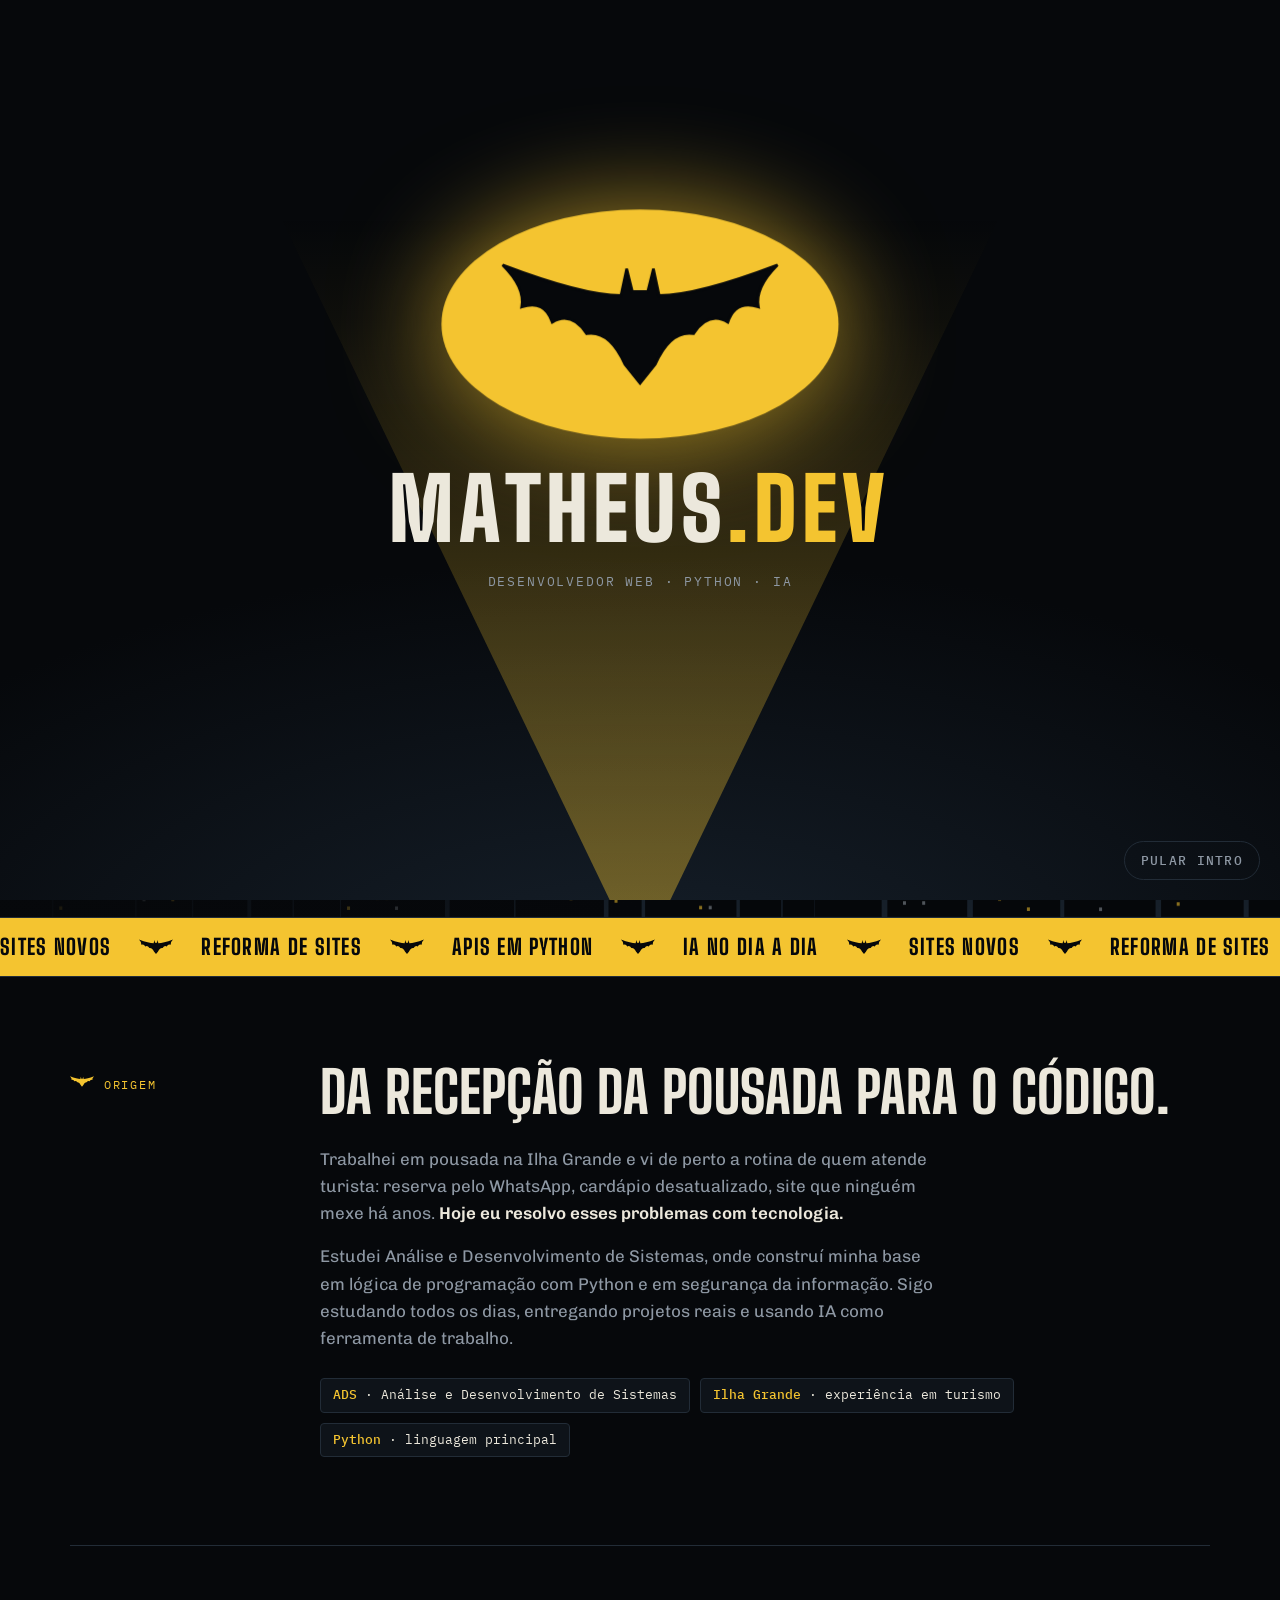
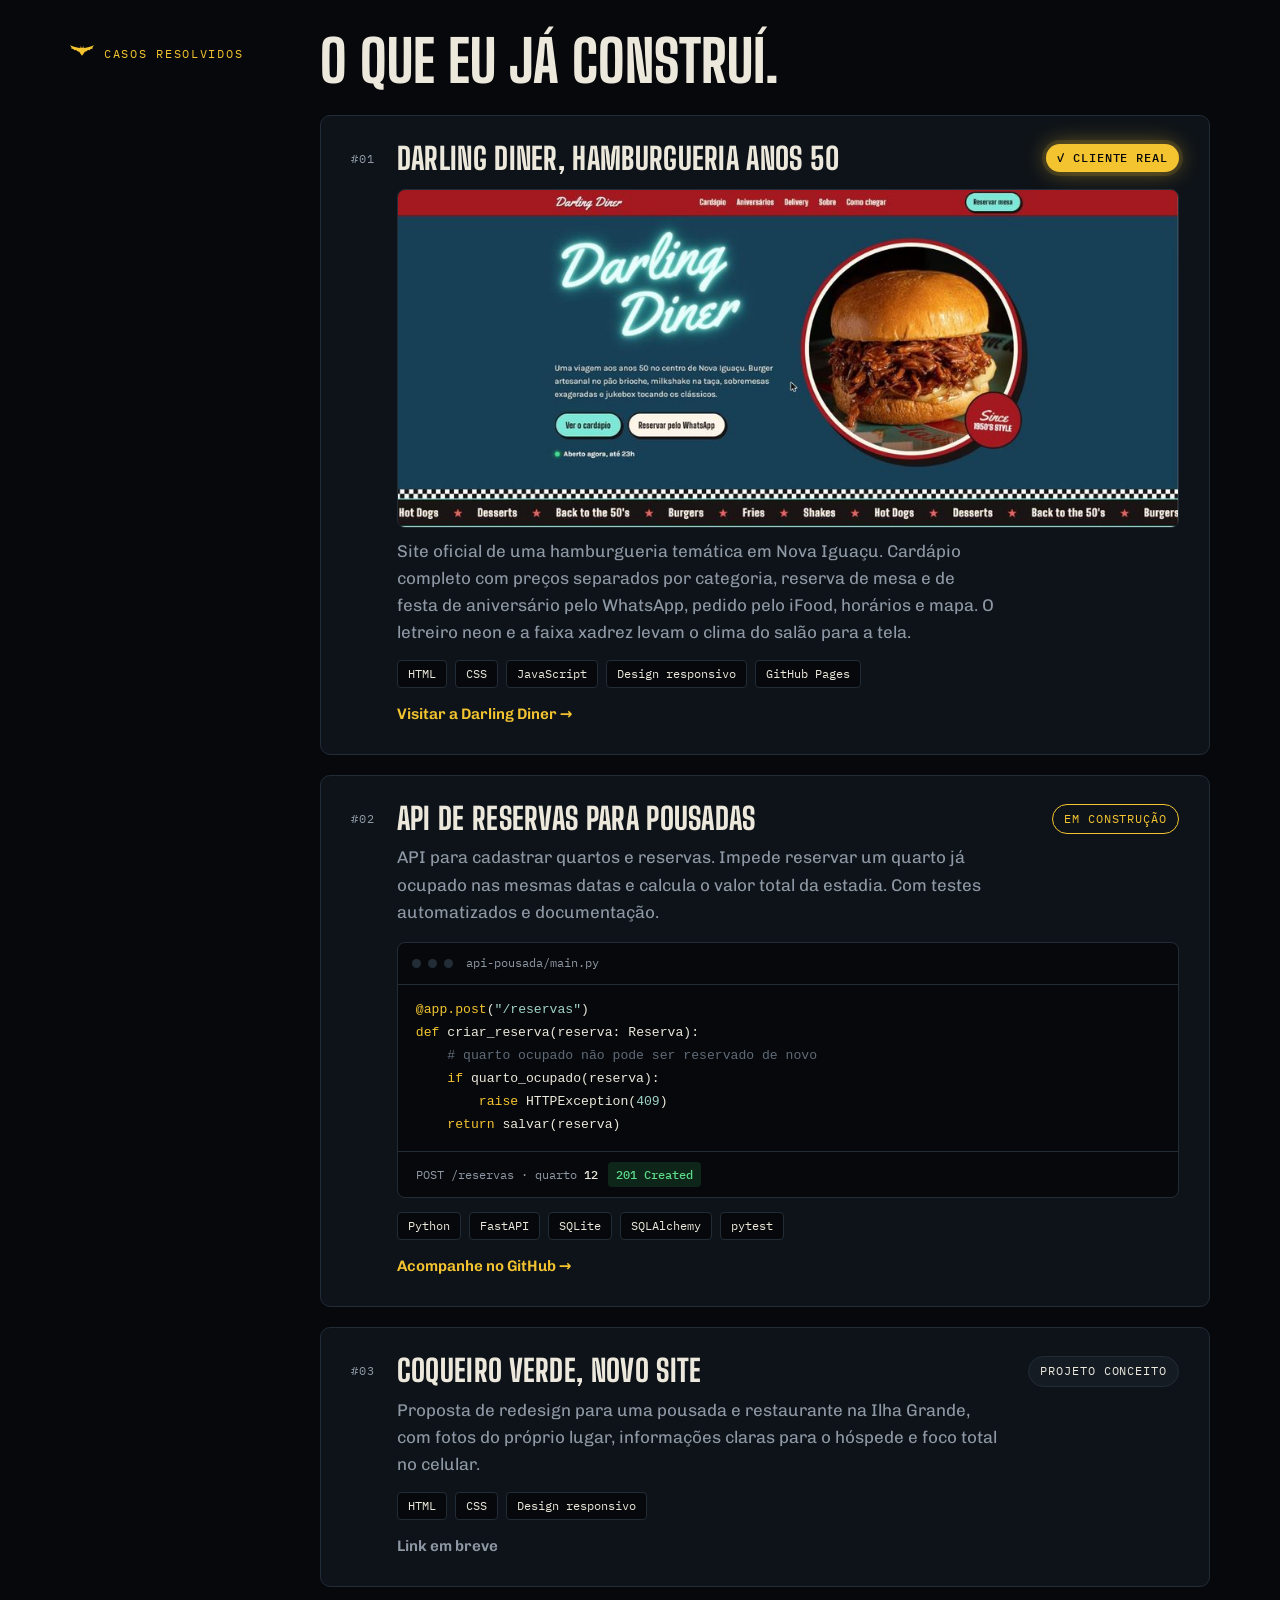
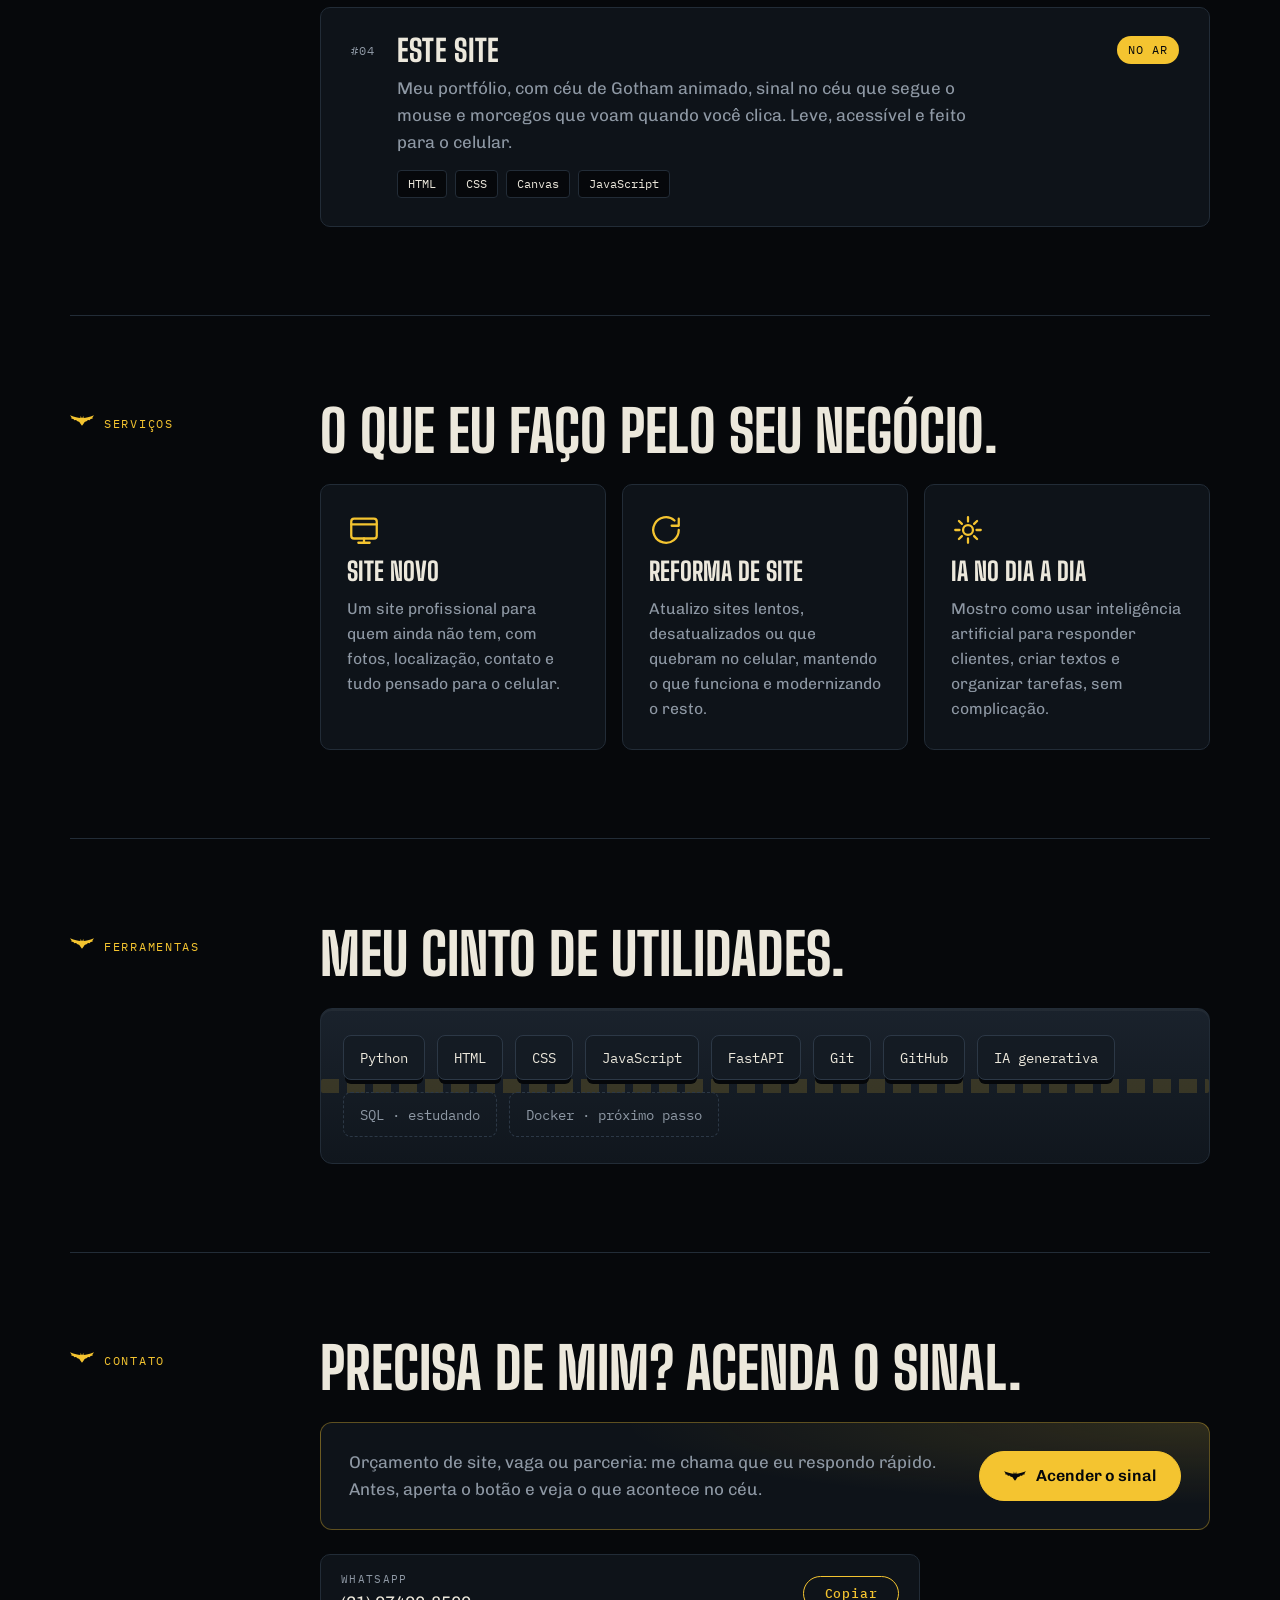
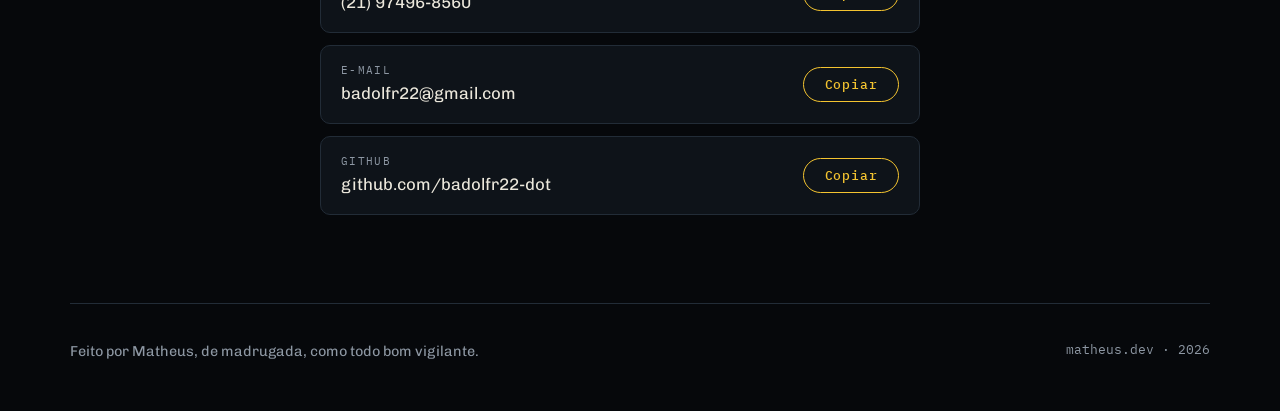
==== index.html @ 0fee5aeb "Novo caso no portfólio: Darling Diner (cliente real)" ====
<!doctype html>
<html lang="pt-BR">
<head>
<meta charset="utf-8">
<meta name="viewport" content="width=device-width,initial-scale=1,viewport-fit=cover">
<meta name="description" content="Matheus, desenvolvedor web: sites que trazem cliente, não só visita. Python, FastAPI e IA.">
<meta property="og:title" content="Matheus Dev">
<meta property="og:description" content="Gotham tem o Batman. Seu negócio tem o Matheus.">
<style>:root{padding-top:env(safe-area-inset-top,0px);padding-bottom:env(safe-area-inset-bottom,0px)}body{margin:0}img{max-width:100%}[hidden]{display:none!important}</style>
</head>
<body>
<title>Matheus Dev</title>
<meta name="claude:viewport-fit-sides" content="cover">
<link rel="preconnect" href="https://fonts.googleapis.com">
<link rel="preconnect" href="https://fonts.gstatic.com" crossorigin>
<link rel="stylesheet" href="https://fonts.googleapis.com/css2?family=Big+Shoulders+Display:wght@600;800;900&family=Chivo:wght@400;500;600&family=IBM+Plex+Mono:wght@400;500&display=swap">
<style>
/* Layout: noite de Gotham. Hero com céu vivo (skyline + sinal no céu) e dossiê com foto; seções com rótulo à esquerda; um único tema escuro, de propósito */
:root{
  --night:#06080B; --steel:#0E1319; --plate:#141B23; --line:#222C37;
  --ink:#ECE8DC; --muted:#8E98A4; --signal:#F4C430; --signal-deep:#B8891A; --signal-soft:rgba(244,196,48,.12);
  --display:"Big Shoulders Display","Oswald","Arial Narrow",Impact,sans-serif;
  --body:"Chivo","Segoe UI",system-ui,-apple-system,sans-serif;
  --mono:"IBM Plex Mono",ui-monospace,Menlo,Consolas,monospace;
  color-scheme:dark;
}
*{box-sizing:border-box}
html{scroll-behavior:smooth;background:var(--night)}
body{background:var(--night);color:var(--ink);font-family:var(--body);font-size:1.0625rem;line-height:1.6;overflow-x:hidden}
body::before{content:"";position:fixed;inset:0 0 auto;height:env(safe-area-inset-top,0px);z-index:60;background:var(--night)}
.gut{padding-left:max(16px,env(safe-area-inset-left,0px));padding-right:max(16px,env(safe-area-inset-right,0px))}
.wrap{max-width:1140px;margin:0 auto}
a{color:var(--signal)}
a:focus-visible,button:focus-visible{outline:2px solid var(--signal);outline-offset:3px;border-radius:6px}
h1,h2,h3{font-family:var(--display);line-height:.95;text-wrap:balance;margin:0;text-transform:uppercase}
p{margin:0}
::selection{background:var(--signal);color:var(--night)}

/* ---------- intro ---------- */
#intro{position:fixed;inset:0;z-index:100;background:radial-gradient(120% 80% at 50% 110%,#16202B 0%,var(--night) 60%);display:grid;place-items:center;overflow:hidden;cursor:pointer}
.no-intro #intro{display:none}
#intro .beam{position:absolute;left:50%;bottom:-2vh;width:min(70vw,720px);height:78vh;transform:translateX(-50%);clip-path:polygon(47% 100%,53% 100%,100% 0,0 0);background:linear-gradient(to top,rgba(244,196,48,.42),rgba(244,196,48,.04) 85%,transparent);opacity:0;animation:beamOn .9s .25s ease-out forwards}
#intro .stage{position:relative;display:grid;justify-items:center;gap:18px;transform:translateY(-6vh)}
#intro .sig{width:min(64vw,420px);height:auto;overflow:visible}
#intro .ring{fill:var(--signal);opacity:0;animation:flicker 1s 1.05s steps(1,end) forwards;filter:drop-shadow(0 0 28px rgba(244,196,48,.7))}
#intro .bat{fill:transparent;stroke:var(--signal);stroke-width:1.4;stroke-dasharray:900;stroke-dashoffset:900;animation:draw 1.1s .15s cubic-bezier(.6,.1,.3,1) forwards,batFill .3s 1.25s forwards}
.intro-name{font-family:var(--display);font-weight:900;font-size:clamp(2.6rem,9vw,5.4rem);letter-spacing:.06em;line-height:1;display:flex}
.intro-name span{display:inline-block;opacity:0;transform:translateY(.4em);animation:up .5s cubic-bezier(.2,.8,.2,1) forwards;animation-delay:calc(1.8s + var(--i)*45ms)}
.intro-name span.y{color:var(--signal)}
.intro-sub{font-family:var(--mono);font-size:.82rem;letter-spacing:.14em;text-transform:uppercase;color:var(--muted);opacity:0;animation:fade .6s 2.5s forwards;text-align:center;padding-inline:16px}
#skip{position:absolute;right:max(20px,env(safe-area-inset-right,0px));bottom:calc(20px + env(safe-area-inset-bottom,0px));font:500 .8rem var(--mono);letter-spacing:.1em;text-transform:uppercase;background:transparent;color:var(--muted);border:1px solid var(--line);border-radius:999px;padding:10px 16px;cursor:pointer}
#skip:hover{color:var(--ink);border-color:var(--muted)}
#intro.out{animation:introOut .8s cubic-bezier(.7,0,.3,1) forwards;pointer-events:none}
#intro.out .sig{animation:zoomIn .8s cubic-bezier(.7,0,.3,1) forwards}
@keyframes beamOn{to{opacity:1}}
@keyframes draw{to{stroke-dashoffset:0}}
@keyframes batFill{to{fill:var(--night);stroke:var(--night)}}
@keyframes flicker{0%{opacity:.85}12%{opacity:.1}24%{opacity:.9}36%{opacity:.25}50%{opacity:1}100%{opacity:1}}
@keyframes up{to{opacity:1;transform:none}}
@keyframes fade{to{opacity:1}}
@keyframes introOut{to{opacity:0;visibility:hidden}}
@keyframes zoomIn{to{transform:scale(9);opacity:0}}

/* ---------- efeitos globais ---------- */
#fx{position:fixed;inset:0;width:100%;height:100%;pointer-events:none;z-index:40}
#torch{position:fixed;inset:0;pointer-events:none;z-index:1;background:radial-gradient(520px circle at var(--tx,50%) var(--ty,-20%),rgba(244,196,48,.07),transparent 60%);display:none}
@media (pointer:fine){#torch{display:block}}

/* ---------- topo ---------- */
.top{position:sticky;top:env(safe-area-inset-top,0px);z-index:50;background:rgba(6,8,11,.78);backdrop-filter:blur(10px);-webkit-backdrop-filter:blur(10px);border-bottom:1px solid var(--line)}
.top .wrap{display:flex;justify-content:space-between;align-items:center;gap:16px;padding-block:12px}
.brand{display:flex;align-items:center;gap:10px;color:var(--ink);text-decoration:none;font-family:var(--mono);font-weight:500;font-size:.95rem}
.brand img{width:36px;height:36px;border-radius:50%;object-fit:cover;border:2px solid var(--signal);filter:grayscale(.3) contrast(1.05)}
.brand b{color:var(--signal);font-weight:500}
.nav{display:flex;gap:22px;align-items:center}
.nav a{color:var(--muted);text-decoration:none;font-size:.92rem;position:relative}
.nav a:not(.pill)::after{content:"";position:absolute;left:0;right:0;bottom:-4px;height:2px;background:var(--signal);transform:scaleX(0);transform-origin:left;transition:transform .25s}
.nav a:not(.pill):hover{color:var(--ink)}
.nav a:not(.pill):hover::after{transform:scaleX(1)}
.pill{display:inline-flex;align-items:center;gap:8px;min-height:38px;padding:0 16px;border-radius:999px;background:var(--signal);color:var(--night)!important;font-weight:600;font-size:.9rem;text-decoration:none}
.pill svg{width:20px;height:auto}
@media (max-width:720px){.nav a:not(.pill){display:none}}

/* ---------- hero ---------- */
.hero{position:relative;overflow:hidden;border-bottom:1px solid var(--line)}
#sky{position:absolute;inset:0;width:100%;height:100%;display:block}
.hero::after{content:"";position:absolute;inset:0;background:linear-gradient(90deg,rgba(6,8,11,.88) 0%,rgba(6,8,11,.5) 36%,rgba(6,8,11,0) 50%);pointer-events:none}
.hero .wrap{position:relative;z-index:2;display:grid;grid-template-columns:1.2fr .8fr;gap:48px;align-items:center;padding-block:84px 120px}
.hero .wrap > *{min-width:0}
.eyebrow{font-family:var(--mono);font-size:.78rem;letter-spacing:.14em;text-transform:uppercase;color:var(--muted);display:flex;align-items:center;gap:12px;margin-bottom:22px}
.eyebrow::before{content:"";width:30px;height:2px;background:var(--signal)}
.hero h1{font-size:clamp(2.8rem,6.6vw,5.4rem);font-weight:900;letter-spacing:.005em}
.hero .sub{margin-top:18px;font-family:var(--display);font-weight:600;font-size:clamp(1.5rem,2.8vw,2.1rem);line-height:1.1;text-transform:uppercase;letter-spacing:.02em;color:var(--ink);padding-left:14px;border-left:3px solid var(--signal)}
.hero h1 .hl{color:var(--signal);display:inline-block;text-shadow:0 0 38px rgba(244,196,48,.35)}
.role{margin-top:22px;font-family:var(--mono);font-size:1rem;color:var(--ink);min-height:1.6em}
.role .c{color:var(--signal)}
.role .caret{display:inline-block;width:.55em;height:1.05em;background:var(--signal);vertical-align:-.15em;margin-left:2px;animation:blink 1s steps(1) infinite}
@keyframes blink{50%{opacity:0}}
.lead{margin-top:16px;max-width:34em;color:var(--muted);font-size:1.12rem}
.ctas{display:flex;gap:12px;margin-top:32px;flex-wrap:wrap}
.btn{position:relative;display:inline-flex;align-items:center;gap:10px;min-height:50px;padding:0 24px;border-radius:999px;font-weight:600;text-decoration:none;font-size:1rem;border:1.5px solid var(--ink);color:var(--ink);background:transparent;cursor:pointer;font-family:var(--body);overflow:hidden;transition:transform .2s,box-shadow .2s,border-color .2s}
.btn.primary{background:var(--signal);border-color:var(--signal);color:var(--night)}
.btn.primary:hover{box-shadow:0 0 0 6px var(--signal-soft),0 10px 30px -8px rgba(244,196,48,.6)}
.btn:hover{transform:translateY(-2px)}
.btn:not(.primary):hover{border-color:var(--signal);color:var(--signal)}
.btn svg{width:22px;height:auto}

/* dossiê */
.dossier{position:relative;justify-self:end;width:min(100%,380px)}
.dossier figure{margin:0;position:relative;border-radius:6px;overflow:hidden;aspect-ratio:4/5;max-width:100%;background:var(--steel);box-shadow:0 40px 80px -30px #000}
.dossier img{width:100%;height:100%;object-fit:cover;display:block;filter:grayscale(.9) contrast(1.15) brightness(.9);transition:filter .6s,transform .8s}
.dossier:hover img{filter:grayscale(0) contrast(1.05) brightness(1);transform:scale(1.03)}
.dossier figure::after{content:"";position:absolute;inset:0;background:repeating-linear-gradient(0deg,rgba(0,0,0,.18) 0 1px,transparent 1px 3px);mix-blend-mode:multiply;pointer-events:none}
.dossier .scan{position:absolute;left:0;right:0;height:22%;top:-22%;background:linear-gradient(to bottom,transparent,rgba(244,196,48,.22),transparent);animation:scan 4.5s 1s ease-in-out infinite;pointer-events:none;z-index:2}
@keyframes scan{0%{top:-22%}60%,100%{top:100%}}
.corner{position:absolute;width:26px;height:26px;border:2px solid var(--signal);z-index:3}
.corner.tl{top:-8px;left:-8px;border-right:0;border-bottom:0}
.corner.tr{top:-8px;right:-8px;border-left:0;border-bottom:0}
.corner.bl{bottom:-8px;left:-8px;border-right:0;border-top:0}
.corner.br{bottom:-8px;right:-8px;border-left:0;border-top:0}
.tagline{position:absolute;left:14px;right:14px;bottom:14px;z-index:3;display:flex;justify-content:space-between;gap:10px;font-family:var(--mono);font-size:.72rem;letter-spacing:.08em;text-transform:uppercase;color:var(--ink);background:rgba(6,8,11,.72);backdrop-filter:blur(6px);padding:9px 12px;border-radius:4px;border-left:2px solid var(--signal)}
.tagline b{color:var(--signal);font-weight:500}
.dot{width:8px;height:8px;border-radius:50%;background:#3BD16F;box-shadow:0 0 0 4px rgba(59,209,111,.18);display:inline-block;margin-right:6px;animation:pulse 2s infinite}
@keyframes pulse{50%{box-shadow:0 0 0 7px rgba(59,209,111,0)}}

/* faixa */
.strip{border-bottom:1px solid var(--line);background:var(--signal);color:var(--night);overflow:hidden;white-space:nowrap}
.strip-track{display:inline-flex;gap:28px;padding-block:12px;animation:marq 32s linear infinite;font-family:var(--display);font-weight:800;font-size:1.35rem;letter-spacing:.06em;text-transform:uppercase}
.strip-track span{display:inline-flex;align-items:center;gap:28px}
.strip-track svg{width:34px;height:auto;fill:var(--night)}
@keyframes marq{to{transform:translateX(-50%)}}

/* ---------- seções ---------- */
section.block{position:relative;z-index:2}
section.block .wrap{display:grid;grid-template-columns:210px 1fr;gap:40px;padding-block:88px;border-bottom:1px solid var(--line)}
section.block .wrap > *{min-width:0}
.label{font-family:var(--mono);font-size:.76rem;letter-spacing:.14em;text-transform:uppercase;color:var(--signal);padding-top:10px;display:flex;align-items:flex-start;gap:10px}
.label svg{width:24px;height:auto;fill:var(--signal);flex:none;margin-top:1px}
.block h2{font-size:clamp(2.3rem,5vw,3.6rem);font-weight:800;margin-bottom:26px}
.prose{max-width:62ch;display:grid;gap:16px}
.prose p{color:var(--muted)}
.prose strong{color:var(--ink);font-weight:600}
.facts{display:flex;flex-wrap:wrap;gap:10px;margin-top:26px}
.facts span{font-family:var(--mono);font-size:.8rem;padding:6px 12px;border:1px solid var(--line);border-radius:4px;color:var(--ink);background:var(--steel)}
.facts span b{color:var(--signal);font-weight:500}

/* casos */
.projects{display:grid;gap:20px}
.proj{position:relative;display:grid;grid-template-columns:auto 1fr auto;gap:10px 22px;padding:28px 30px;background:var(--steel);border:1px solid var(--line);border-radius:10px;transform-style:preserve-3d;transition:border-color .3s,transform .25s ease-out;overflow:hidden;--mx:50%;--my:50%}
.proj::before{content:"";position:absolute;inset:0;background:radial-gradient(380px circle at var(--mx) var(--my),rgba(244,196,48,.1),transparent 60%);opacity:0;transition:opacity .3s;pointer-events:none}
.proj:hover{border-color:rgba(244,196,48,.45)}
.proj:hover::before{opacity:1}
.proj > *{min-width:0;position:relative}
.case{font-family:var(--mono);font-size:.74rem;color:var(--muted);letter-spacing:.08em;padding-top:6px}
.proj h3{font-size:1.9rem;font-weight:800;letter-spacing:.01em}
.proj p{color:var(--muted);grid-column:2/-1;max-width:60ch}
.status{font-family:var(--mono);font-size:.72rem;letter-spacing:.08em;text-transform:uppercase;padding:5px 11px;border-radius:999px;align-self:start;white-space:nowrap}
.status.live{background:var(--signal);color:var(--night)}
.status.wip{color:var(--signal);border:1px solid var(--signal)}
.status.concept{color:var(--ink);border:1px solid var(--line);background:var(--plate)}
.status.client{background:var(--signal);color:var(--night);box-shadow:0 0 0 4px var(--signal-soft),0 0 22px rgba(244,196,48,.45);font-weight:500}
.shot{grid-column:2/-1;position:relative;display:block;margin-top:6px;border-radius:8px;overflow:hidden;border:1px solid var(--line);aspect-ratio:960/416;max-width:100%;background:var(--night)}
.shot img{width:100%;height:100%;object-fit:cover;display:block;transition:transform .6s cubic-bezier(.2,.8,.2,1),filter .4s}
.shot:hover img{transform:scale(1.04);filter:brightness(.75)}
.shot-cta{position:absolute;right:12px;bottom:12px;font:500 .78rem var(--mono);letter-spacing:.06em;text-transform:uppercase;background:var(--signal);color:var(--night);padding:7px 12px;border-radius:999px;opacity:0;transform:translateY(6px);transition:opacity .3s,transform .3s}
.shot:hover .shot-cta,.shot:focus-visible .shot-cta{opacity:1;transform:none}
@media (hover:none){.shot-cta{opacity:1;transform:none}}
.tags{grid-column:2/-1;display:flex;flex-wrap:wrap;gap:8px;margin-top:4px}
.tags span{font-family:var(--mono);font-size:.76rem;color:var(--ink);border:1px solid var(--line);padding:3px 10px;border-radius:4px;background:var(--night)}
.proj .more{grid-column:2/-1;font-weight:600;font-size:.95rem;margin-top:4px;text-decoration:none;display:inline-flex;gap:8px;align-items:center;width:max-content;max-width:100%}
.proj a.more:hover{text-decoration:underline}

/* código */
.code{margin-top:6px;grid-column:2/-1;background:var(--night);border:1px solid var(--line);border-radius:8px;font-family:var(--mono);font-size:.82rem;line-height:1.75;overflow:hidden}
.code-bar{display:flex;align-items:center;gap:7px;padding:10px 14px;border-bottom:1px solid var(--line);color:var(--muted);font-size:.74rem}
.code-bar i{width:9px;height:9px;border-radius:50%;background:var(--line);display:block}
.code-bar span{margin-left:6px}
.code pre{margin:0;padding:14px 18px;overflow-x:auto;color:var(--ink)}
.k{color:var(--signal)} .s{color:#9FD3C7} .cm{color:#5F6B78}
.term{display:flex;gap:10px;align-items:center;flex-wrap:wrap;padding:10px 18px;border-top:1px solid var(--line);font-size:.78rem;color:var(--muted)}
.term .res{padding:2px 8px;border-radius:4px;font-weight:500;transition:background .3s,color .3s}
.term .res.ok{background:rgba(59,209,111,.15);color:#5EDB8A}
.term .res.no{background:rgba(240,90,70,.15);color:#FF8A73}

/* serviços */
.services{display:grid;grid-template-columns:repeat(3,1fr);gap:16px}
.svc{position:relative;padding:28px 26px;background:var(--steel);border:1px solid var(--line);border-radius:10px;display:grid;gap:12px;align-content:start;overflow:hidden;transition:transform .3s,border-color .3s}
.svc::after{content:"";position:absolute;left:0;bottom:0;height:3px;width:100%;background:var(--signal);transform:scaleX(0);transform-origin:left;transition:transform .4s cubic-bezier(.2,.8,.2,1)}
.svc:hover{transform:translateY(-4px);border-color:rgba(244,196,48,.35)}
.svc:hover::after{transform:scaleX(1)}
.svc h3{font-size:1.6rem;font-weight:800}
.svc p{color:var(--muted);font-size:.98rem}
.svc .ico{width:34px;height:34px;color:var(--signal)}

/* cinto */
.belt{position:relative;padding:26px 22px;border-radius:12px;background:linear-gradient(180deg,#1A222C,#10161D);border:1px solid var(--line);box-shadow:inset 0 2px 0 rgba(255,255,255,.04)}
.belt::before{content:"";position:absolute;left:0;right:0;top:50%;height:14px;transform:translateY(-50%);background:repeating-linear-gradient(90deg,rgba(244,196,48,.16) 0 18px,transparent 18px 26px);pointer-events:none;border-radius:2px}
.tools{position:relative;display:flex;flex-wrap:wrap;gap:12px}
.tools span{font-family:var(--mono);font-size:.9rem;padding:10px 16px;border-radius:8px;background:var(--plate);border:1px solid #2C3846;box-shadow:0 6px 0 -2px #05070A;transition:transform .2s,background .2s,color .2s;cursor:default}
.tools span:hover{transform:translateY(-3px);background:var(--signal);color:var(--night)}
.tools span.next{color:var(--muted);border-style:dashed;background:transparent;box-shadow:none}
.tools span.next:hover{background:transparent;color:var(--ink)}

/* contato */
.signal-box{display:grid;grid-template-columns:1fr auto;gap:24px;align-items:center;padding:26px 28px;margin-bottom:24px;border-radius:12px;border:1px solid rgba(244,196,48,.35);background:radial-gradient(120% 140% at 100% 0%,rgba(244,196,48,.14),transparent 55%),var(--steel)}
.signal-box > *{min-width:0}
.signal-box p{color:var(--muted)}
.contact-list{display:grid;gap:12px;max-width:600px}
.crow{display:flex;align-items:center;justify-content:space-between;gap:16px;padding:16px 20px;background:var(--steel);border:1px solid var(--line);border-radius:10px;flex-wrap:wrap;transition:border-color .25s}
.crow:hover{border-color:rgba(244,196,48,.4)}
.crow > div{min-width:0}
.crow small{display:block;font-family:var(--mono);font-size:.7rem;letter-spacing:.12em;text-transform:uppercase;color:var(--muted)}
.crow .val{font-size:1.05rem;color:var(--ink);text-decoration:none;word-break:break-word}
.crow a.val:hover{color:var(--signal)}
.copy{font:500 .8rem var(--mono);letter-spacing:.06em;background:transparent;color:var(--signal);border:1px solid var(--signal);border-radius:999px;padding:8px 14px;cursor:pointer;min-width:96px;transition:background .2s,color .2s}
.copy:hover{background:var(--signal);color:var(--night)}

footer .wrap{display:flex;justify-content:space-between;gap:16px;flex-wrap:wrap;padding-block:36px 48px;color:var(--muted);font-size:.9rem}
footer .wrap span{font-family:var(--mono);font-size:.8rem}

#toast{position:fixed;left:50%;bottom:calc(24px + env(safe-area-inset-bottom,0px));transform:translate(-50%,20px);opacity:0;z-index:70;background:var(--signal);color:var(--night);font-weight:600;padding:12px 20px;border-radius:999px;box-shadow:0 14px 40px -10px rgba(244,196,48,.6);transition:opacity .3s,transform .3s;pointer-events:none;max-width:calc(100vw - 32px);text-align:center}
#toast.show{opacity:1;transform:translate(-50%,0)}

/* revelação ao rolar (só para o que começa fora da tela) */
.rv{transition:opacity .8s cubic-bezier(.2,.8,.2,1),transform .8s cubic-bezier(.2,.8,.2,1);transition-delay:var(--d,0ms)}
.rv.wait{opacity:0;transform:translateY(34px)}

@media (max-width:900px){
  .hero .wrap{grid-template-columns:1fr;padding-block:56px 140px;gap:44px}
  .hero::after{background:linear-gradient(180deg,rgba(6,8,11,.82) 0%,rgba(6,8,11,.55) 55%,rgba(6,8,11,.2) 100%)}
  .dossier{justify-self:start;width:min(100%,340px)}
  section.block .wrap{grid-template-columns:1fr;gap:18px;padding-block:64px}
  .services{grid-template-columns:1fr}
}
@media (max-width:560px){
  .proj{grid-template-columns:1fr;padding:22px}
  .case,.proj p,.tags,.proj .more,.code,.shot{grid-column:1/-1}
  .status{justify-self:start}
  .signal-box{grid-template-columns:1fr}
  .brand span{display:none}
}
@media (prefers-reduced-motion:reduce){
  *,*::before,*::after{animation-duration:.01ms!important;animation-iteration-count:1!important;transition-duration:.01ms!important}
  html{scroll-behavior:auto}
  .strip-track{animation:none}
}
</style>

<div id="intro" aria-hidden="true">
  <div class="beam"></div>
  <div class="stage">
    <svg class="sig" viewBox="0 0 220 130"><ellipse class="ring" cx="110" cy="65" rx="104" ry="60"/><path class="bat" transform="translate(10 12)" d="M100 36 L104 36 L107 24 L110 38 Q130 38 172 22 Q160 34 162 44 Q150 40 146 52 Q136 46 128 58 Q116 56 108 74 L100 84 L92 74 Q84 56 72 58 Q64 46 54 52 Q50 40 38 44 Q40 34 28 22 Q70 38 90 38 L93 24 L96 36 Z"/></svg>
    <p class="intro-name"></p>
    <p class="intro-sub">Desenvolvedor web · Python · IA</p>
  </div>
  <button id="skip" type="button">Pular intro</button>
</div>
<script>
(function(){
  var skip = false;
  try { skip = matchMedia('(prefers-reduced-motion: reduce)').matches || sessionStorage.getItem('intro-visto') === '1'; } catch(e){}
  if (skip) document.documentElement.classList.add('no-intro');
  var name = document.querySelector('.intro-name'), txt = 'MATHEUS.DEV';
  for (var i = 0; i < txt.length; i++){ var s = document.createElement('span'); s.textContent = txt[i]; s.style.setProperty('--i', i); if (i >= 7) s.className = 'y'; name.appendChild(s); }
})();
</script>

<canvas id="fx" aria-hidden="true"></canvas>
<div id="torch" aria-hidden="true"></div>

<header class="top gut">
  <div class="wrap">
    <a class="brand" href="#inicio"><img src="[data-uri]" alt="Foto de perfil do Matheus"><span>matheus<b>.dev</b></span></a>
    <nav class="nav" aria-label="Seções">
      <a href="#sobre">Sobre</a>
      <a href="#projetos">Projetos</a>
      <a href="#servicos">Serviços</a>
      <a class="pill" href="#contato"><svg viewBox="28 20 144 66" aria-hidden="true"><path d="M100 36 L104 36 L107 24 L110 38 Q130 38 172 22 Q160 34 162 44 Q150 40 146 52 Q136 46 128 58 Q116 56 108 74 L100 84 L92 74 Q84 56 72 58 Q64 46 54 52 Q50 40 38 44 Q40 34 28 22 Q70 38 90 38 L93 24 L96 36 Z" fill="currentColor"/></svg>Contato</a>
    </nav>
  </div>
</header>

<main id="inicio">
  <div class="hero gut">
    <canvas id="sky" aria-hidden="true"></canvas>
    <div class="wrap">
      <div>
        <p class="eyebrow">Desenvolvedor web · Python · IA</p>
        <h1>Gotham tem o Batman. Seu negócio tem o <span class="hl">Matheus.</span></h1>
        <p class="sub">Sites que trazem cliente, não só visita.</p>
        <p class="role" aria-live="off"><span class="c">&gt;</span> <span id="role">sites para pousadas e restaurantes</span><span class="caret" aria-hidden="true"></span></p>
        <p class="lead">Sou o Matheus. Crio sites rápidos e marcantes para pousadas, restaurantes e comércios locais, e uso inteligência artificial para tirar do seu caminho o trabalho que toma seu tempo.</p>
        <div class="ctas">
          <a class="btn primary" href="#contato"><svg viewBox="28 20 144 66" aria-hidden="true"><path d="M100 36 L104 36 L107 24 L110 38 Q130 38 172 22 Q160 34 162 44 Q150 40 146 52 Q136 46 128 58 Q116 56 108 74 L100 84 L92 74 Q84 56 72 58 Q64 46 54 52 Q50 40 38 44 Q40 34 28 22 Q70 38 90 38 L93 24 L96 36 Z" fill="currentColor"/></svg>Quero um site</a>
          <a class="btn" href="#projetos">Ver projetos</a>
        </div>
      </div>
      <div class="dossier">
        <span class="corner tl"></span><span class="corner tr"></span><span class="corner bl"></span><span class="corner br"></span>
        <figure>
          <img src="[data-uri]" alt="Matheus sorrindo, de camisa branca da seleção brasileira, em pé na rua">
          <span class="scan" aria-hidden="true"></span>
          <figcaption class="tagline"><span><i class="dot" aria-hidden="true"></i>Disponível</span><b>Rio de Janeiro</b></figcaption>
        </figure>
      </div>
    </div>
  </div>

  <div class="strip" aria-hidden="true">
    <div class="strip-track">
      <span>Sites novos <svg viewBox="28 20 144 66"><path d="M100 36 L104 36 L107 24 L110 38 Q130 38 172 22 Q160 34 162 44 Q150 40 146 52 Q136 46 128 58 Q116 56 108 74 L100 84 L92 74 Q84 56 72 58 Q64 46 54 52 Q50 40 38 44 Q40 34 28 22 Q70 38 90 38 L93 24 L96 36 Z"/></svg> Reforma de sites <svg viewBox="28 20 144 66"><path d="M100 36 L104 36 L107 24 L110 38 Q130 38 172 22 Q160 34 162 44 Q150 40 146 52 Q136 46 128 58 Q116 56 108 74 L100 84 L92 74 Q84 56 72 58 Q64 46 54 52 Q50 40 38 44 Q40 34 28 22 Q70 38 90 38 L93 24 L96 36 Z"/></svg> APIs em Python <svg viewBox="28 20 144 66"><path d="M100 36 L104 36 L107 24 L110 38 Q130 38 172 22 Q160 34 162 44 Q150 40 146 52 Q136 46 128 58 Q116 56 108 74 L100 84 L92 74 Q84 56 72 58 Q64 46 54 52 Q50 40 38 44 Q40 34 28 22 Q70 38 90 38 L93 24 L96 36 Z"/></svg> IA no dia a dia <svg viewBox="28 20 144 66"><path d="M100 36 L104 36 L107 24 L110 38 Q130 38 172 22 Q160 34 162 44 Q150 40 146 52 Q136 46 128 58 Q116 56 108 74 L100 84 L92 74 Q84 56 72 58 Q64 46 54 52 Q50 40 38 44 Q40 34 28 22 Q70 38 90 38 L93 24 L96 36 Z"/></svg></span>
      <span>Sites novos <svg viewBox="28 20 144 66"><path d="M100 36 L104 36 L107 24 L110 38 Q130 38 172 22 Q160 34 162 44 Q150 40 146 52 Q136 46 128 58 Q116 56 108 74 L100 84 L92 74 Q84 56 72 58 Q64 46 54 52 Q50 40 38 44 Q40 34 28 22 Q70 38 90 38 L93 24 L96 36 Z"/></svg> Reforma de sites <svg viewBox="28 20 144 66"><path d="M100 36 L104 36 L107 24 L110 38 Q130 38 172 22 Q160 34 162 44 Q150 40 146 52 Q136 46 128 58 Q116 56 108 74 L100 84 L92 74 Q84 56 72 58 Q64 46 54 52 Q50 40 38 44 Q40 34 28 22 Q70 38 90 38 L93 24 L96 36 Z"/></svg> APIs em Python <svg viewBox="28 20 144 66"><path d="M100 36 L104 36 L107 24 L110 38 Q130 38 172 22 Q160 34 162 44 Q150 40 146 52 Q136 46 128 58 Q116 56 108 74 L100 84 L92 74 Q84 56 72 58 Q64 46 54 52 Q50 40 38 44 Q40 34 28 22 Q70 38 90 38 L93 24 L96 36 Z"/></svg> IA no dia a dia <svg viewBox="28 20 144 66"><path d="M100 36 L104 36 L107 24 L110 38 Q130 38 172 22 Q160 34 162 44 Q150 40 146 52 Q136 46 128 58 Q116 56 108 74 L100 84 L92 74 Q84 56 72 58 Q64 46 54 52 Q50 40 38 44 Q40 34 28 22 Q70 38 90 38 L93 24 L96 36 Z"/></svg></span>
    </div>
  </div>

  <section class="block gut" id="sobre">
    <div class="wrap">
      <p class="label"><svg viewBox="28 20 144 66" aria-hidden="true"><path d="M100 36 L104 36 L107 24 L110 38 Q130 38 172 22 Q160 34 162 44 Q150 40 146 52 Q136 46 128 58 Q116 56 108 74 L100 84 L92 74 Q84 56 72 58 Q64 46 54 52 Q50 40 38 44 Q40 34 28 22 Q70 38 90 38 L93 24 L96 36 Z"/></svg>Origem</p>
      <div>
        <h2 class="rv">Da recepção da pousada para o código.</h2>
        <div class="prose rv">
          <p>Trabalhei em pousada na Ilha Grande e vi de perto a rotina de quem atende turista: reserva pelo WhatsApp, cardápio desatualizado, site que ninguém mexe há anos. <strong>Hoje eu resolvo esses problemas com tecnologia.</strong></p>
          <p>Estudei Análise e Desenvolvimento de Sistemas, onde construí minha base em lógica de programação com Python e em segurança da informação. Sigo estudando todos os dias, entregando projetos reais e usando IA como ferramenta de trabalho.</p>
        </div>
        <div class="facts rv">
          <span><b>ADS</b> · Análise e Desenvolvimento de Sistemas</span>
          <span><b>Ilha Grande</b> · experiência em turismo</span>
          <span><b>Python</b> · linguagem principal</span>
        </div>
      </div>
    </div>
  </section>

  <section class="block gut" id="projetos">
    <div class="wrap">
      <p class="label"><svg viewBox="28 20 144 66" aria-hidden="true"><path d="M100 36 L104 36 L107 24 L110 38 Q130 38 172 22 Q160 34 162 44 Q150 40 146 52 Q136 46 128 58 Q116 56 108 74 L100 84 L92 74 Q84 56 72 58 Q64 46 54 52 Q50 40 38 44 Q40 34 28 22 Q70 38 90 38 L93 24 L96 36 Z"/></svg>Casos resolvidos</p>
      <div>
        <h2 class="rv">O que eu já construí.</h2>
        <div class="projects">
          <article class="proj rv">
            <span class="case">#01</span>
            <h3>Darling Diner, hamburgueria anos 50</h3>
            <span class="status client">✓ Cliente real</span>
            <a class="shot" href="https://badolfr22-dot.github.io/darling-diner/" target="_blank" rel="noopener" aria-label="Abrir o site da Darling Diner">
              <img src="[data-uri]" alt="Topo do site da Darling Diner, com o nome em letreiro neon e um hambúrguer artesanal" loading="lazy">
              <span class="shot-cta">Ver site no ar →</span>
            </a>
            <p>Site oficial de uma hamburgueria temática em Nova Iguaçu. Cardápio completo com preços separados por categoria, reserva de mesa e de festa de aniversário pelo WhatsApp, pedido pelo iFood, horários e mapa. O letreiro neon e a faixa xadrez levam o clima do salão para a tela.</p>
            <div class="tags"><span>HTML</span><span>CSS</span><span>JavaScript</span><span>Design responsivo</span><span>GitHub Pages</span></div>
            <a class="more" href="https://badolfr22-dot.github.io/darling-diner/" target="_blank" rel="noopener">Visitar a Darling Diner →</a>
          </article>

          <article class="proj rv">
            <span class="case">#02</span>
            <h3>API de Reservas para pousadas</h3>
            <span class="status wip">Em construção</span>
            <p>API para cadastrar quartos e reservas. Impede reservar um quarto já ocupado nas mesmas datas e calcula o valor total da estadia. Com testes automatizados e documentação.</p>
            <div class="code" role="img" aria-label="Trecho de código Python da API de reservas: se o quarto estiver ocupado, a API responde com erro 409">
              <div class="code-bar"><i></i><i></i><i></i><span>api-pousada/main.py</span></div>
<pre><span class="k">@app.post</span>(<span class="s">"/reservas"</span>)
<span class="k">def</span> criar_reserva(reserva: Reserva):
    <span class="cm"># quarto ocupado não pode ser reservado de novo</span>
    <span class="k">if</span> quarto_ocupado(reserva):
        <span class="k">raise</span> HTTPException(<span class="s">409</span>)
    <span class="k">return</span> salvar(reserva)</pre>
              <div class="term" aria-hidden="true"><span>POST /reservas · quarto <b id="q-num" style="color:var(--ink);font-weight:500">12</b></span><span class="res ok" id="q-res">201 Created</span></div>
            </div>
            <div class="tags"><span>Python</span><span>FastAPI</span><span>SQLite</span><span>SQLAlchemy</span><span>pytest</span></div>
            <a class="more" href="https://github.com/badolfr22-dot" target="_blank" rel="noopener">Acompanhe no GitHub →</a>
          </article>

          <article class="proj rv">
            <span class="case">#03</span>
            <h3>Coqueiro Verde, novo site</h3>
            <span class="status concept">Projeto conceito</span>
            <p>Proposta de redesign para uma pousada e restaurante na Ilha Grande, com fotos do próprio lugar, informações claras para o hóspede e foco total no celular.</p>
            <div class="tags"><span>HTML</span><span>CSS</span><span>Design responsivo</span></div>
            <span class="more" style="color:var(--muted)">Link em breve</span>
          </article>

          <article class="proj rv">
            <span class="case">#04</span>
            <h3>Este site</h3>
            <span class="status live">No ar</span>
            <p>Meu portfólio, com céu de Gotham animado, sinal no céu que segue o mouse e morcegos que voam quando você clica. Leve, acessível e feito para o celular.</p>
            <div class="tags"><span>HTML</span><span>CSS</span><span>Canvas</span><span>JavaScript</span></div>
          </article>
        </div>
      </div>
    </div>
  </section>

  <section class="block gut" id="servicos">
    <div class="wrap">
      <p class="label"><svg viewBox="28 20 144 66" aria-hidden="true"><path d="M100 36 L104 36 L107 24 L110 38 Q130 38 172 22 Q160 34 162 44 Q150 40 146 52 Q136 46 128 58 Q116 56 108 74 L100 84 L92 74 Q84 56 72 58 Q64 46 54 52 Q50 40 38 44 Q40 34 28 22 Q70 38 90 38 L93 24 L96 36 Z"/></svg>Serviços</p>
      <div>
        <h2 class="rv">O que eu faço pelo seu negócio.</h2>
        <div class="services">
          <div class="svc rv">
            <svg class="ico" viewBox="0 0 24 24" fill="none" stroke="currentColor" stroke-width="1.6" stroke-linecap="round" stroke-linejoin="round" aria-hidden="true"><rect x="3" y="4" width="18" height="14" rx="2"/><path d="M3 8h18M8 21h8M12 18v3"/></svg>
            <h3>Site novo</h3>
            <p>Um site profissional para quem ainda não tem, com fotos, localização, contato e tudo pensado para o celular.</p>
          </div>
          <div class="svc rv" style="--d:90ms">
            <svg class="ico" viewBox="0 0 24 24" fill="none" stroke="currentColor" stroke-width="1.6" stroke-linecap="round" stroke-linejoin="round" aria-hidden="true"><path d="M21 12a9 9 0 1 1-3-6.7"/><path d="M21 4v5h-5"/></svg>
            <h3>Reforma de site</h3>
            <p>Atualizo sites lentos, desatualizados ou que quebram no celular, mantendo o que funciona e modernizando o resto.</p>
          </div>
          <div class="svc rv" style="--d:180ms">
            <svg class="ico" viewBox="0 0 24 24" fill="none" stroke="currentColor" stroke-width="1.6" stroke-linecap="round" stroke-linejoin="round" aria-hidden="true"><path d="M12 3v3M12 18v3M3 12h3M18 12h3M5.6 5.6l2.1 2.1M16.3 16.3l2.1 2.1M5.6 18.4l2.1-2.1M16.3 7.7l2.1-2.1"/><circle cx="12" cy="12" r="3.5"/></svg>
            <h3>IA no dia a dia</h3>
            <p>Mostro como usar inteligência artificial para responder clientes, criar textos e organizar tarefas, sem complicação.</p>
          </div>
        </div>
      </div>
    </div>
  </section>

  <section class="block gut" id="ferramentas">
    <div class="wrap">
      <p class="label"><svg viewBox="28 20 144 66" aria-hidden="true"><path d="M100 36 L104 36 L107 24 L110 38 Q130 38 172 22 Q160 34 162 44 Q150 40 146 52 Q136 46 128 58 Q116 56 108 74 L100 84 L92 74 Q84 56 72 58 Q64 46 54 52 Q50 40 38 44 Q40 34 28 22 Q70 38 90 38 L93 24 L96 36 Z"/></svg>Ferramentas</p>
      <div>
        <h2 class="rv">Meu cinto de utilidades.</h2>
        <div class="belt rv">
          <div class="tools">
            <span>Python</span><span>HTML</span><span>CSS</span><span>JavaScript</span><span>FastAPI</span><span>Git</span><span>GitHub</span><span>IA generativa</span>
            <span class="next">SQL · estudando</span><span class="next">Docker · próximo passo</span>
          </div>
        </div>
      </div>
    </div>
  </section>

  <section class="block gut" id="contato">
    <div class="wrap">
      <p class="label"><svg viewBox="28 20 144 66" aria-hidden="true"><path d="M100 36 L104 36 L107 24 L110 38 Q130 38 172 22 Q160 34 162 44 Q150 40 146 52 Q136 46 128 58 Q116 56 108 74 L100 84 L92 74 Q84 56 72 58 Q64 46 54 52 Q50 40 38 44 Q40 34 28 22 Q70 38 90 38 L93 24 L96 36 Z"/></svg>Contato</p>
      <div>
        <h2 class="rv">Precisa de mim? Acenda o sinal.</h2>
        <div class="signal-box rv">
          <p>Orçamento de site, vaga ou parceria: me chama que eu respondo rápido. Antes, aperta o botão e veja o que acontece no céu.</p>
          <button class="btn primary" id="call" type="button"><svg viewBox="28 20 144 66" aria-hidden="true"><path d="M100 36 L104 36 L107 24 L110 38 Q130 38 172 22 Q160 34 162 44 Q150 40 146 52 Q136 46 128 58 Q116 56 108 74 L100 84 L92 74 Q84 56 72 58 Q64 46 54 52 Q50 40 38 44 Q40 34 28 22 Q70 38 90 38 L93 24 L96 36 Z" fill="currentColor"/></svg>Acender o sinal</button>
        </div>
        <div class="contact-list rv">
          <div class="crow">
            <div><small>WhatsApp</small><span class="val" id="c-whats">(21) 97496-8560</span></div>
            <button class="copy" type="button" data-target="c-whats">Copiar</button>
          </div>
          <div class="crow">
            <div><small>E-mail</small><span class="val" id="c-mail">badolfr22@gmail.com</span></div>
            <button class="copy" type="button" data-target="c-mail">Copiar</button>
          </div>
          <div class="crow">
            <div><small>GitHub</small><a class="val" id="c-gh" href="https://github.com/badolfr22-dot" target="_blank" rel="noopener">github.com/badolfr22-dot</a></div>
            <button class="copy" type="button" data-target="c-gh">Copiar</button>
          </div>
        </div>
      </div>
    </div>
  </section>
</main>

<footer class="gut">
  <div class="wrap">
    <p>Feito por Matheus, de madrugada, como todo bom vigilante.</p>
    <span>matheus.dev · 2026</span>
  </div>
</footer>

<div id="toast" role="status" aria-live="polite"></div>

<script>
(function(){
  var BAT = new Path2D('M100 36 L104 36 L107 24 L110 38 Q130 38 172 22 Q160 34 162 44 Q150 40 146 52 Q136 46 128 58 Q116 56 108 74 L100 84 L92 74 Q84 56 72 58 Q64 46 54 52 Q50 40 38 44 Q40 34 28 22 Q70 38 90 38 L93 24 L96 36 Z');
  var reduce = false;
  try { reduce = matchMedia('(prefers-reduced-motion: reduce)').matches; } catch(e){}
  var fine = false;
  try { fine = matchMedia('(pointer: fine)').matches; } catch(e){}
  var DPR = Math.min(window.devicePixelRatio || 1, 2);

  /* ---------- intro ---------- */
  var intro = document.getElementById('intro');
  var root = document.documentElement;
  var introDone = root.classList.contains('no-intro');
  function endIntro(){
    if (introDone) return;
    introDone = true;
    try { sessionStorage.setItem('intro-visto', '1'); } catch(e){}
    intro.classList.add('out');
    setTimeout(function(){ root.classList.add('no-intro'); flock(9); }, 800);
  }
  if (!introDone){
    var t = setTimeout(endIntro, 3500);
    intro.addEventListener('click', function(){ clearTimeout(t); endIntro(); });
    addEventListener('keydown', function(e){ if (e.key === 'Escape' || e.key === 'Enter' || e.key === ' ') { clearTimeout(t); endIntro(); } });
  }

  /* ---------- céu de Gotham ---------- */
  var hero = document.querySelector('.hero');
  var sky = document.getElementById('sky'), sc = sky.getContext('2d');
  var W = 0, H = 0, city = [], clouds = [], drops = [], beamFrom = {x:0,y:0};
  var sig = {x:0,y:0,tx:0,ty:0,r:80,boost:0};
  var mouse = {x:null,y:null};

  function rng(seed){ return function(){ seed |= 0; seed = seed + 0x6D2B79F5 | 0; var t = Math.imul(seed ^ seed >>> 15, 1 | seed); t = t + Math.imul(t ^ t >>> 7, 61 | t) ^ t; return ((t ^ t >>> 14) >>> 0) / 4294967296; }; }

  function buildSky(){
    var r = hero.getBoundingClientRect();
    W = r.width; H = r.height;
    sky.width = Math.round(W * DPR); sky.height = Math.round(H * DPR);
    sc.setTransform(DPR, 0, 0, DPR, 0, 0);
    var rand = rng(21), x = -10, k = Math.max(.65, Math.min(1.25, W / 1200));
    city = [];
    while (x < W + 20){
      var bw = (28 + rand() * 70) * k, bh = (50 + rand() * 190) * k * (H > 700 ? 1.1 : .85);
      var b = {x:x, w:bw, h:bh, spire: rand() < .22 ? (10 + rand() * 40) * k : 0, win:[]};
      for (var wy = 10; wy < bh - 8; wy += 11 * k) for (var wx = 6; wx < bw - 6; wx += 9 * k) if (rand() < .16) b.win.push({x:wx, y:wy, on: rand() < .85, f: rand()});
      city.push(b); x += bw + rand() * 6;
    }
    // prédio de onde sai o holofote
    var pick = city[Math.floor(city.length * (W < 700 ? .82 : .64))] || city[0];
    beamFrom = {x: pick.x + pick.w / 2, y: H - pick.h - pick.spire};
    // no desktop o sinal fica no vão entre o título e a foto; no celular, no alto à direita
    sig.r = W < 900 ? Math.max(40, Math.min(60, W * .11)) : Math.max(50, Math.min(68, W * .05));
    var bx = W < 900 ? W * .78 : W * .535, by = W < 900 ? sig.r * 1.1 : H * .13;
    sig.bx = bx; sig.by = by;
    if (!sig.x){ sig.x = sig.tx = bx; sig.y = sig.ty = by; }
    clouds = []; for (var c = 0; c < 6; c++) clouds.push({x: rand() * W, y: rand() * H * .45, r: (120 + rand() * 220) * k, v: (.05 + rand() * .12)});
    drops = []; var nd = reduce ? 0 : Math.round(W / 14); for (var d = 0; d < nd; d++) drops.push({x: rand() * W, y: rand() * H, l: 8 + rand() * 14, v: 6 + rand() * 6});
  }

  function drawSky(time){
    var g = sc.createLinearGradient(0, 0, 0, H);
    g.addColorStop(0, '#04060A'); g.addColorStop(.6, '#0C121A'); g.addColorStop(1, '#17202A');
    sc.fillStyle = g; sc.fillRect(0, 0, W, H);

    // nuvens
    for (var i = 0; i < clouds.length; i++){
      var c = clouds[i]; if (!reduce) { c.x += c.v; if (c.x - c.r > W) c.x = -c.r; }
      var cg = sc.createRadialGradient(c.x, c.y, 0, c.x, c.y, c.r);
      cg.addColorStop(0, 'rgba(70,84,100,.16)'); cg.addColorStop(1, 'rgba(70,84,100,0)');
      sc.fillStyle = cg; sc.fillRect(c.x - c.r, c.y - c.r, c.r * 2, c.r * 2);
    }

    // sinal segue o mouse
    if (mouse.x !== null){ sig.tx = sig.bx + (mouse.x - W / 2) * .12; sig.ty = sig.by + (mouse.y - H / 2) * .08; }
    else if (!reduce){ sig.tx = sig.bx + Math.sin(time / 2400) * 14; sig.ty = sig.by + Math.cos(time / 3100) * 8; }
    sig.x += (sig.tx - sig.x) * .06; sig.y += (sig.ty - sig.y) * .06;
    sig.boost *= .985;
    var flick = reduce ? 1 : (.9 + Math.sin(time / 90) * .03 + (Math.random() < .015 ? -.25 : 0));
    var power = Math.min(1, (.82 + sig.boost * .5) * flick);
    var rx = sig.r * (1 + sig.boost * .35), ry = rx * .58;

    // feixe
    var dx = sig.x - beamFrom.x, dy = sig.y - beamFrom.y, len = Math.hypot(dx, dy), nx = -dy / len, ny = dx / len;
    var bg = sc.createLinearGradient(beamFrom.x, beamFrom.y, sig.x, sig.y);
    bg.addColorStop(0, 'rgba(244,196,48,' + (.30 * power) + ')'); bg.addColorStop(1, 'rgba(244,196,48,' + (.06 * power) + ')');
    sc.fillStyle = bg; sc.beginPath();
    sc.moveTo(beamFrom.x - nx * 3, beamFrom.y - ny * 3); sc.lineTo(beamFrom.x + nx * 3, beamFrom.y + ny * 3);
    sc.lineTo(sig.x + nx * ry, sig.y + ny * ry); sc.lineTo(sig.x - nx * ry, sig.y - ny * ry); sc.closePath(); sc.fill();

    // halo + elipse
    var halo = sc.createRadialGradient(sig.x, sig.y, rx * .3, sig.x, sig.y, rx * 2.4);
    halo.addColorStop(0, 'rgba(244,196,48,' + (.22 * power) + ')'); halo.addColorStop(1, 'rgba(244,196,48,0)');
    sc.fillStyle = halo; sc.fillRect(sig.x - rx * 2.5, sig.y - rx * 2.5, rx * 5, rx * 5);
    var eg = sc.createRadialGradient(sig.x, sig.y, 0, sig.x, sig.y, rx);
    eg.addColorStop(0, 'rgba(255,214,90,' + (.85 * power) + ')'); eg.addColorStop(1, 'rgba(244,196,48,' + (.45 * power) + ')');
    sc.fillStyle = eg; sc.beginPath(); sc.ellipse(sig.x, sig.y, rx, ry, 0, 0, Math.PI * 2); sc.fill();
    var s = rx * 1.55 / 144;
    sc.save(); sc.translate(sig.x - 100 * s, sig.y - 53 * s); sc.scale(s, s);
    sc.fillStyle = 'rgba(6,8,11,' + (.55 + .4 * power) + ')'; sc.fill(BAT); sc.restore();

    // chuva
    if (drops.length){
      sc.strokeStyle = 'rgba(160,180,200,.16)'; sc.lineWidth = 1; sc.beginPath();
      for (var d = 0; d < drops.length; d++){ var p = drops[d]; p.y += p.v; p.x -= p.v * .25; if (p.y > H){ p.y = -p.l; p.x = Math.random() * (W + 60); } sc.moveTo(p.x, p.y); sc.lineTo(p.x - p.l * .25, p.y - p.l); }
      sc.stroke();
    }

    // cidade
    for (var b = 0; b < city.length; b++){
      var B = city[b], top = H - B.h;
      sc.fillStyle = '#05070A'; sc.fillRect(B.x, top, B.w, B.h);
      if (B.spire){ sc.beginPath(); sc.moveTo(B.x + B.w * .42, top); sc.lineTo(B.x + B.w / 2, top - B.spire); sc.lineTo(B.x + B.w * .58, top); sc.fill(); }
      for (var w = 0; w < B.win.length; w++){
        var wn = B.win[w];
        if (!reduce && Math.random() < .0006) wn.on = !wn.on;
        if (!wn.on) continue;
        sc.fillStyle = wn.f < .7 ? 'rgba(244,196,48,.55)' : 'rgba(220,230,240,.35)';
        sc.fillRect(B.x + wn.x, top + wn.y, 3, 4);
      }
    }
  }

  hero.addEventListener('pointermove', function(e){ var r = hero.getBoundingClientRect(); mouse.x = e.clientX - r.left; mouse.y = e.clientY - r.top; });
  hero.addEventListener('pointerleave', function(){ mouse.x = mouse.y = null; });

  /* ---------- morcegos ---------- */
  var fx = document.getElementById('fx'), fc = fx.getContext('2d'), FW = 0, FH = 0, bats = [];
  function sizeFx(){ FW = innerWidth; FH = innerHeight; fx.width = Math.round(FW * DPR); fx.height = Math.round(FH * DPR); fc.setTransform(DPR, 0, 0, DPR, 0, 0); }
  function drawFlyer(x, y, s, flap, a){
    var f = Math.sin(flap);
    fc.globalAlpha = a; fc.fillStyle = '#020305';
    fc.beginPath();
    fc.moveTo(x, y - s * .15);
    fc.quadraticCurveTo(x - s * .5, y - s * (.2 + .55 * f), x - s, y - s * .55 * f);
    fc.lineTo(x - s * .72, y + s * .1 - s * .2 * f); fc.lineTo(x - s * .5, y + s * .02);
    fc.lineTo(x - s * .28, y + s * .22); fc.lineTo(x, y + s * .3);
    fc.lineTo(x + s * .28, y + s * .22); fc.lineTo(x + s * .5, y + s * .02);
    fc.lineTo(x + s * .72, y + s * .1 - s * .2 * f);
    fc.lineTo(x + s, y - s * .55 * f);
    fc.quadraticCurveTo(x + s * .5, y - s * (.2 + .55 * f), x, y - s * .15);
    fc.fill();
    fc.strokeStyle = 'rgba(244,196,48,' + (.35 * a) + ')'; fc.lineWidth = 1; fc.stroke();
    fc.globalAlpha = 1;
  }
  function flock(n){
    if (reduce) return;
    var ltr = Math.random() < .5, y0 = FH * (.12 + Math.random() * .3);
    for (var i = 0; i < n; i++) bats.push({x: ltr ? -40 - i * 34 * Math.random() - i * 10 : FW + 40 + i * 30 * Math.random() + i * 10, y: y0 + (Math.random() - .5) * 120, vx: (ltr ? 1 : -1) * (2.6 + Math.random() * 2.2), vy: (Math.random() - .5) * .6, s: 9 + Math.random() * 10, p: Math.random() * 6, ps: .32 + Math.random() * .12, life: 1e9, a: .9});
  }
  function burst(x, y, n){
    if (reduce) return;
    for (var i = 0; i < n; i++){ var ang = -Math.PI / 2 + (Math.random() - .5) * 2.4, sp = 2.5 + Math.random() * 3.5;
      bats.push({x: x, y: y, vx: Math.cos(ang) * sp, vy: Math.sin(ang) * sp, s: 6 + Math.random() * 8, p: Math.random() * 6, ps: .4 + Math.random() * .15, life: 80 + Math.random() * 40, a: 1}); }
  }
  function drawFx(){
    fc.clearRect(0, 0, FW, FH);
    for (var i = bats.length - 1; i >= 0; i--){
      var b = bats[i]; b.x += b.vx; b.y += b.vy + Math.sin(b.p * .5) * .4; b.p += b.ps; b.life--;
      if (b.life < 40) b.a = Math.max(0, b.life / 40);
      if (b.life <= 0 || b.x < -120 || b.x > FW + 120 || b.y < -80 || b.y > FH + 80){ bats.splice(i, 1); continue; }
      drawFlyer(b.x, b.y, b.s, b.p, b.a);
    }
  }
  document.addEventListener('click', function(e){
    if (e.target.closest('a,button,#intro,input,.crow')) return;
    burst(e.clientX, e.clientY, 6);
  });

  /* ---------- laço ---------- */
  var heroVisible = true;
  try { new IntersectionObserver(function(en){ heroVisible = en[0].isIntersecting; }).observe(hero); } catch(e){}
  function loop(t){
    if (!document.hidden){ if (heroVisible) drawSky(t); if (bats.length) drawFx(); else if (fx._dirty !== false){ fc.clearRect(0, 0, FW, FH); } }
    requestAnimationFrame(loop);
  }
  buildSky(); sizeFx(); drawSky(0);
  if (!reduce) requestAnimationFrame(loop);
  var rz; addEventListener('resize', function(){ clearTimeout(rz); rz = setTimeout(function(){ buildSky(); sizeFx(); if (reduce) drawSky(0); }, 120); });
  if (!reduce) setInterval(function(){ if (!document.hidden && Math.random() < .6) flock(4 + Math.floor(Math.random() * 5)); }, 11000);

  /* ---------- lanterna ---------- */
  if (fine && !reduce){ var torch = document.getElementById('torch'); addEventListener('pointermove', function(e){ torch.style.setProperty('--tx', e.clientX + 'px'); torch.style.setProperty('--ty', e.clientY + 'px'); }, {passive:true}); }

  /* ---------- digitação do papel ---------- */
  var roles = ['sites para pousadas e restaurantes', 'APIs em Python com FastAPI', 'reforma de sites antigos', 'IA para ganhar tempo no dia a dia'];
  var roleEl = document.getElementById('role'), ri = 0;
  function typeNext(){
    var target = roles[ri = (ri + 1) % roles.length], cur = roleEl.textContent;
    var del = setInterval(function(){
      cur = cur.slice(0, -1); roleEl.textContent = cur;
      if (!cur){ clearInterval(del); var n = 0; var add = setInterval(function(){ roleEl.textContent = target.slice(0, ++n); if (n >= target.length){ clearInterval(add); setTimeout(typeNext, 2400); } }, 45); }
    }, 22);
  }
  if (!reduce) setTimeout(typeNext, 3000);

  /* ---------- terminal da API ---------- */
  var qn = document.getElementById('q-num'), qr = document.getElementById('q-res'), busy = false;
  if (!reduce) setInterval(function(){
    busy = !busy;
    qr.className = 'res ' + (busy ? 'no' : 'ok');
    qr.textContent = busy ? '409 Conflict · quarto ocupado' : '201 Created';
    if (!busy) qn.textContent = String(10 + Math.floor(Math.random() * 12));
  }, 2600);

  /* ---------- revelação ---------- */
  var rvs = document.querySelectorAll('.rv');
  if (!reduce && 'IntersectionObserver' in window){
    var io = new IntersectionObserver(function(en){ en.forEach(function(x){ if (x.isIntersecting){ x.target.classList.remove('wait'); io.unobserve(x.target); } }); }, {rootMargin: '0px 0px -8% 0px'});
    rvs.forEach(function(el){ if (el.getBoundingClientRect().top > innerHeight){ el.classList.add('wait'); io.observe(el); } });
  }

  /* ---------- cartões com inclinação ---------- */
  if (fine && !reduce) document.querySelectorAll('.proj').forEach(function(card){
    card.addEventListener('pointermove', function(e){
      var r = card.getBoundingClientRect(), px = (e.clientX - r.left) / r.width, py = (e.clientY - r.top) / r.height;
      card.style.transform = 'perspective(1000px) rotateX(' + ((.5 - py) * 4) + 'deg) rotateY(' + ((px - .5) * 5) + 'deg)';
      card.style.setProperty('--mx', px * 100 + '%'); card.style.setProperty('--my', py * 100 + '%');
    });
    card.addEventListener('pointerleave', function(){ card.style.transform = ''; });
  });

  /* ---------- acender o sinal ---------- */
  var toast = document.getElementById('toast'), tt;
  function say(msg){ toast.textContent = msg; toast.classList.add('show'); clearTimeout(tt); tt = setTimeout(function(){ toast.classList.remove('show'); }, 3200); }
  document.getElementById('call').addEventListener('click', function(e){
    sig.boost = 1.4;
    var r = e.currentTarget.getBoundingClientRect();
    burst(r.left + r.width / 2, r.top, 14); flock(12);
    say('Sinal aceso. Agora me chama no WhatsApp ou no e-mail.');
    if (reduce) drawSky(0);
  });

  /* ---------- copiar ---------- */
  document.querySelectorAll('.copy').forEach(function(btn){
    btn.addEventListener('click', function(){
      var el = document.getElementById(btn.dataset.target), text = el.textContent.trim();
      var done = function(){ btn.textContent = 'Copiado'; say('Copiado: ' + text); setTimeout(function(){ btn.textContent = 'Copiar'; }, 1500); };
      var fallback = function(){ var rg = document.createRange(); rg.selectNodeContents(el); var s = getSelection(); s.removeAllRanges(); s.addRange(rg); btn.textContent = 'Selecionado'; setTimeout(function(){ btn.textContent = 'Copiar'; }, 1500); };
      try { navigator.clipboard.writeText(text).then(done, fallback); } catch(e){ fallback(); }
    });
  });
})();
</script>

</body>
</html>
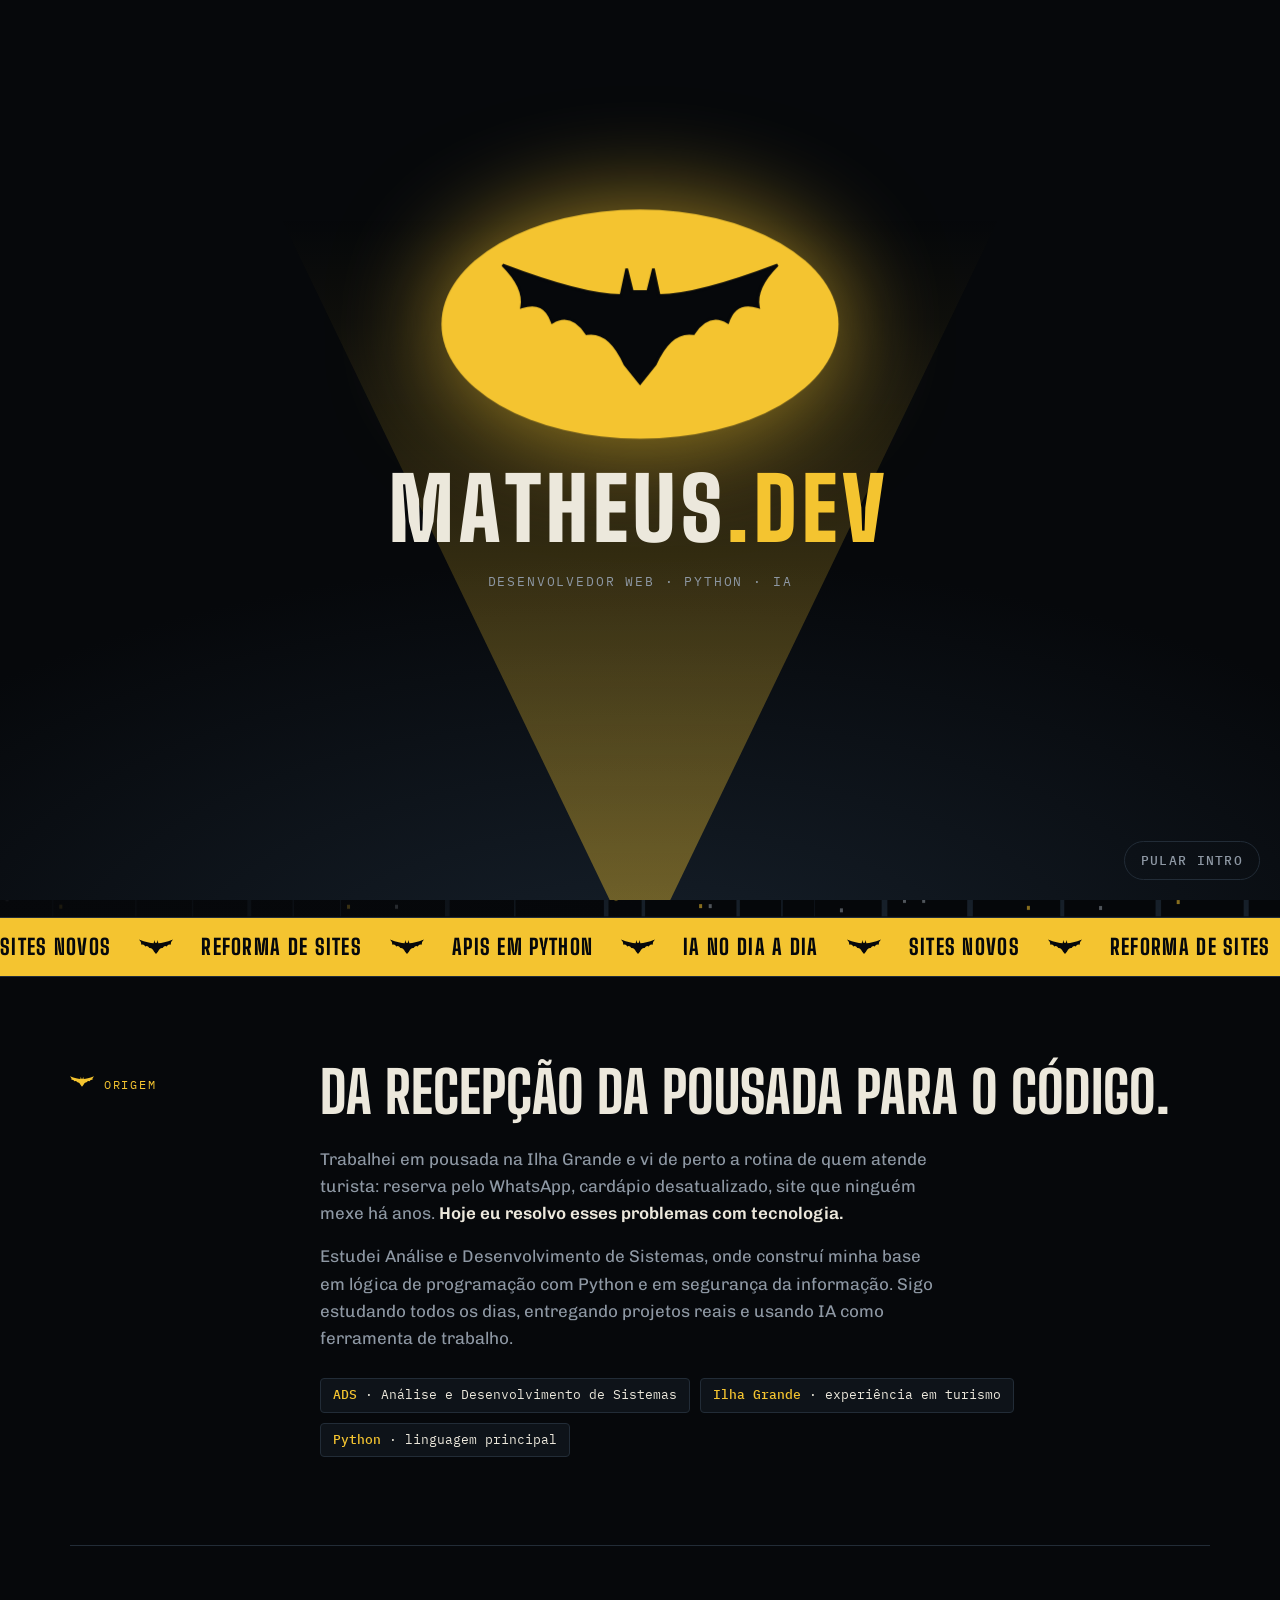
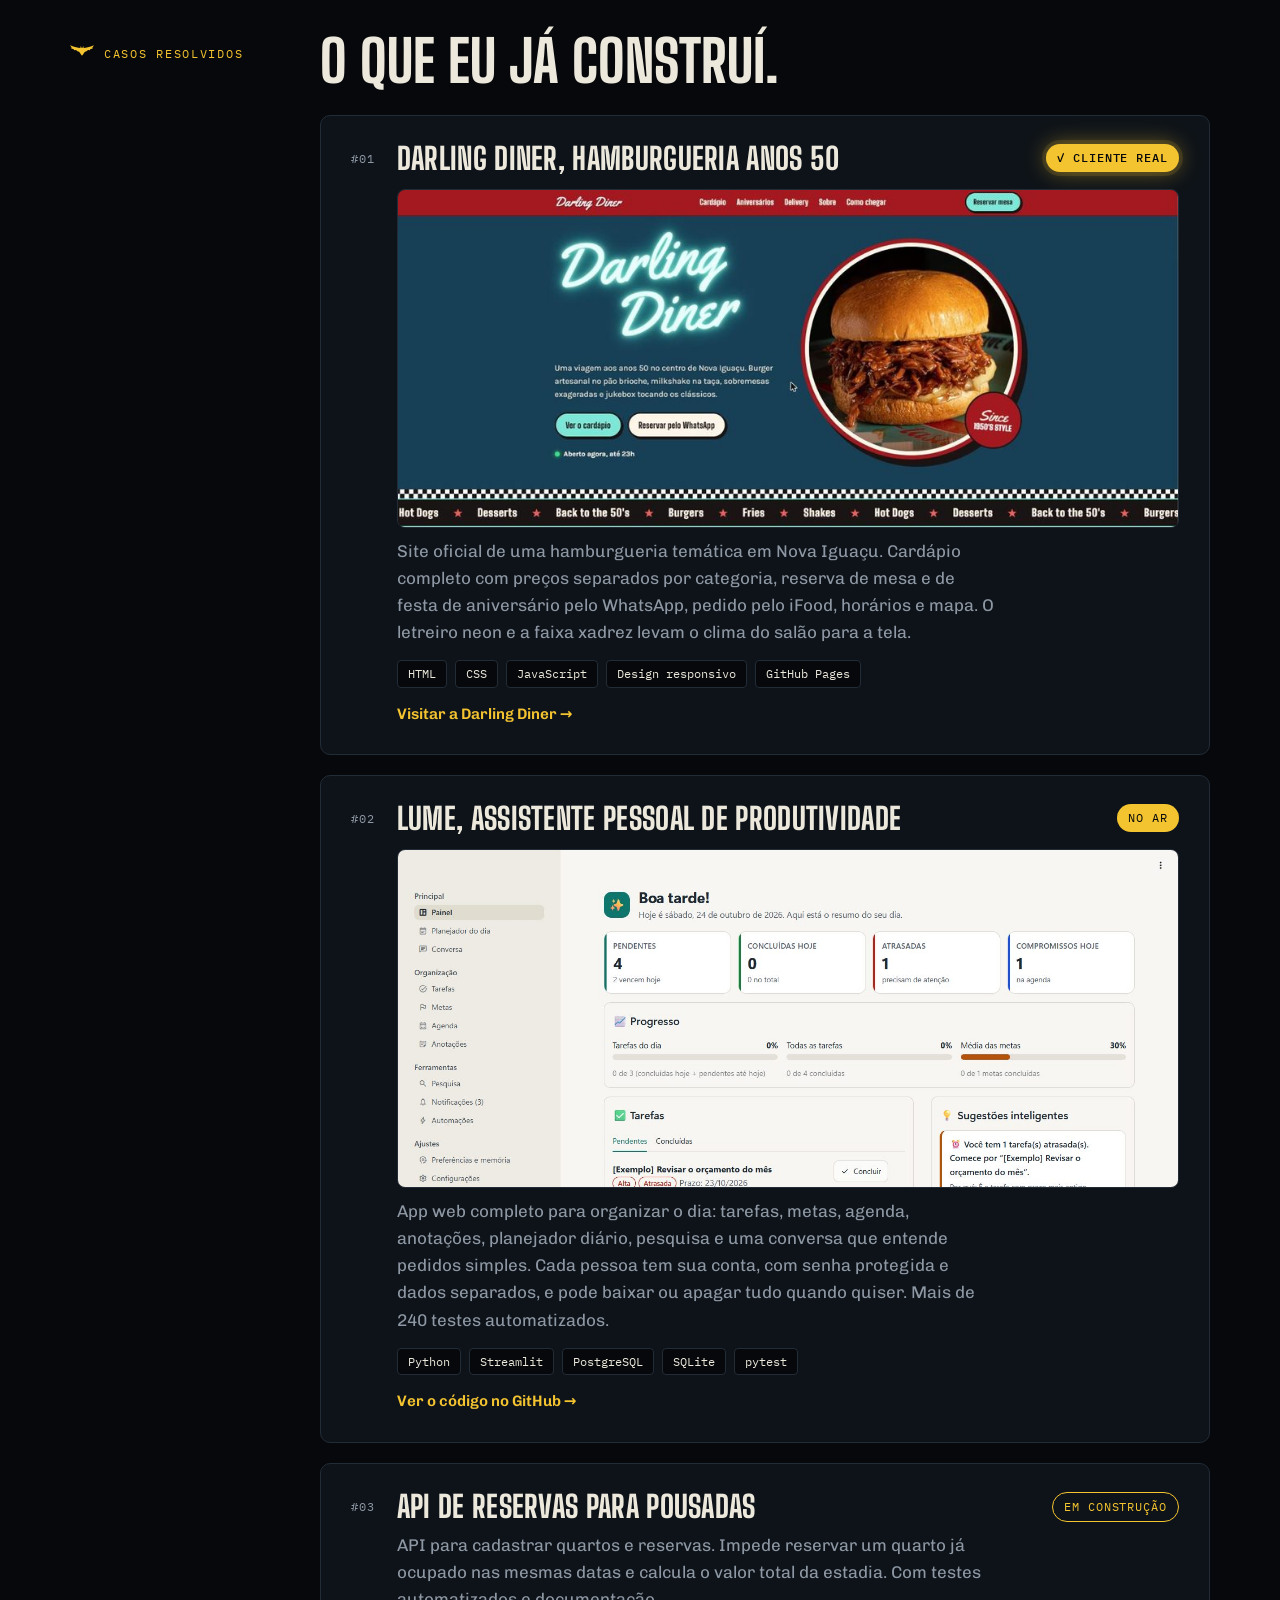
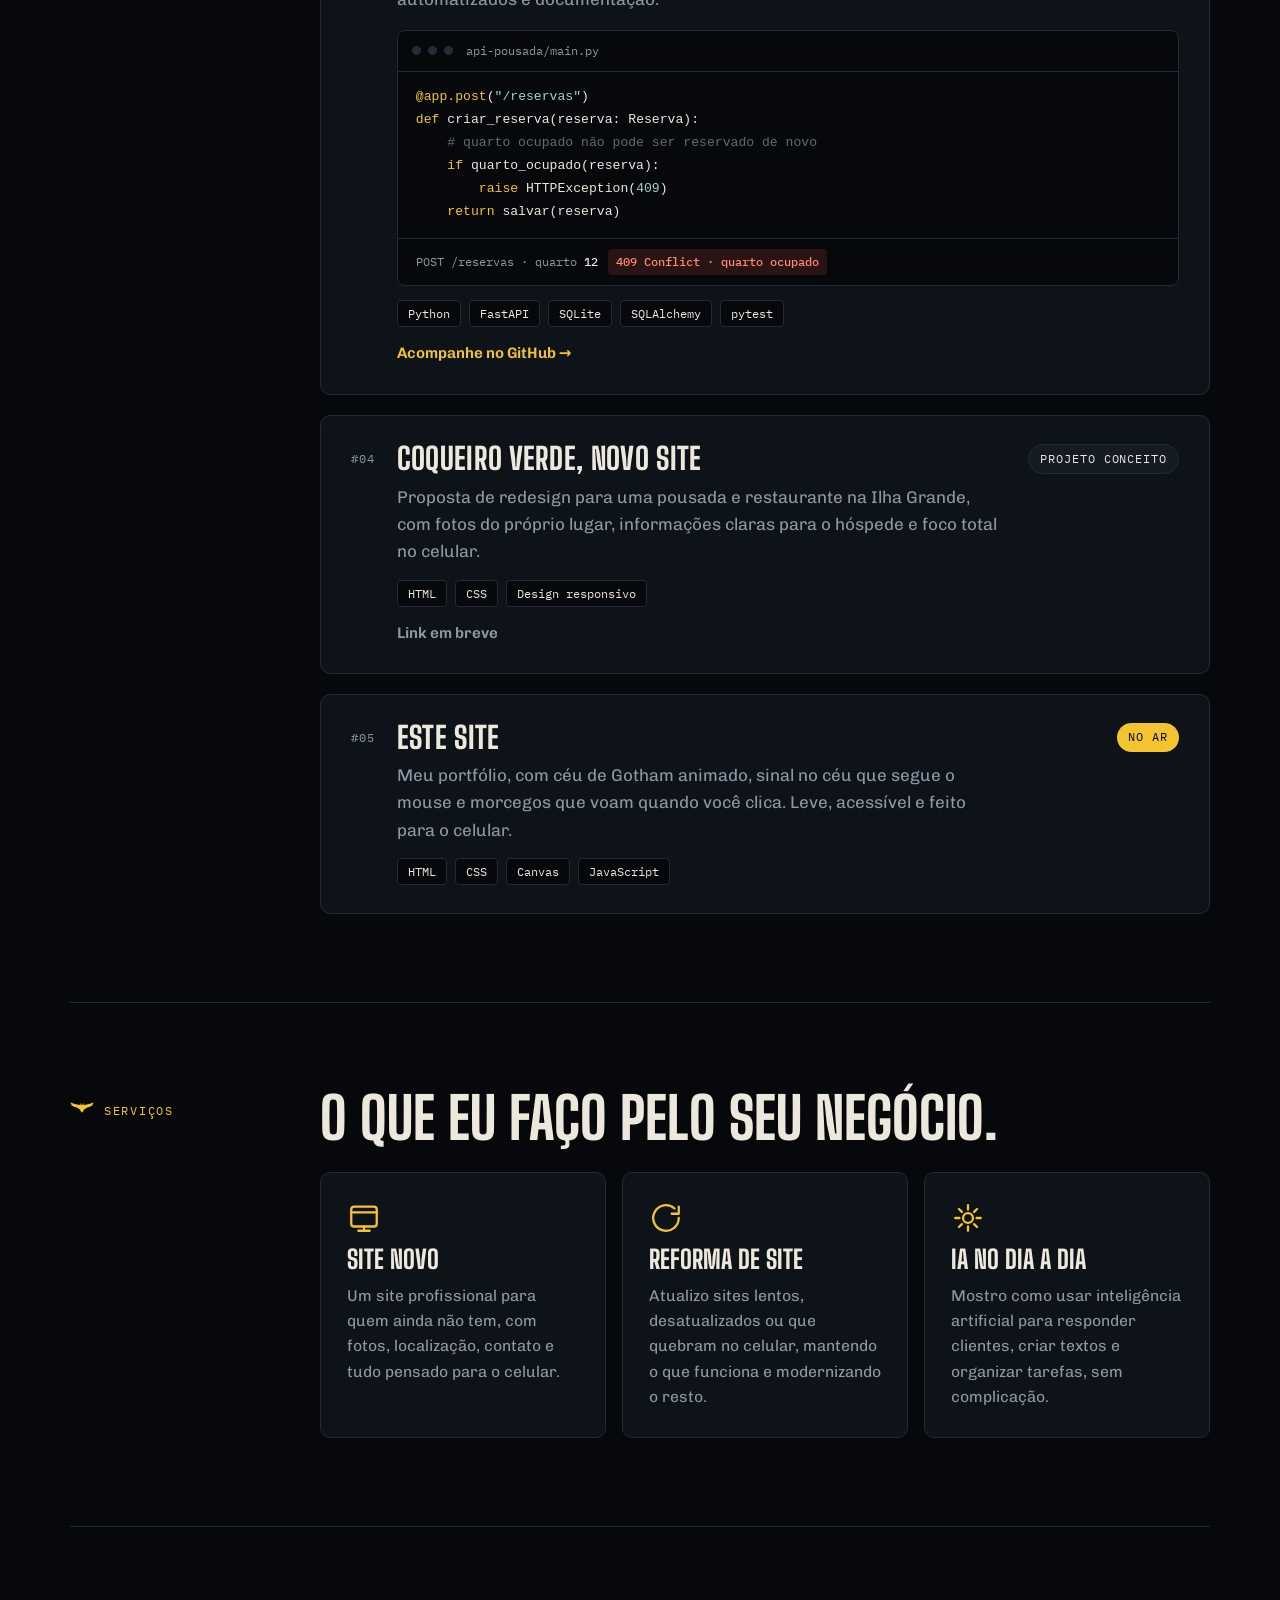
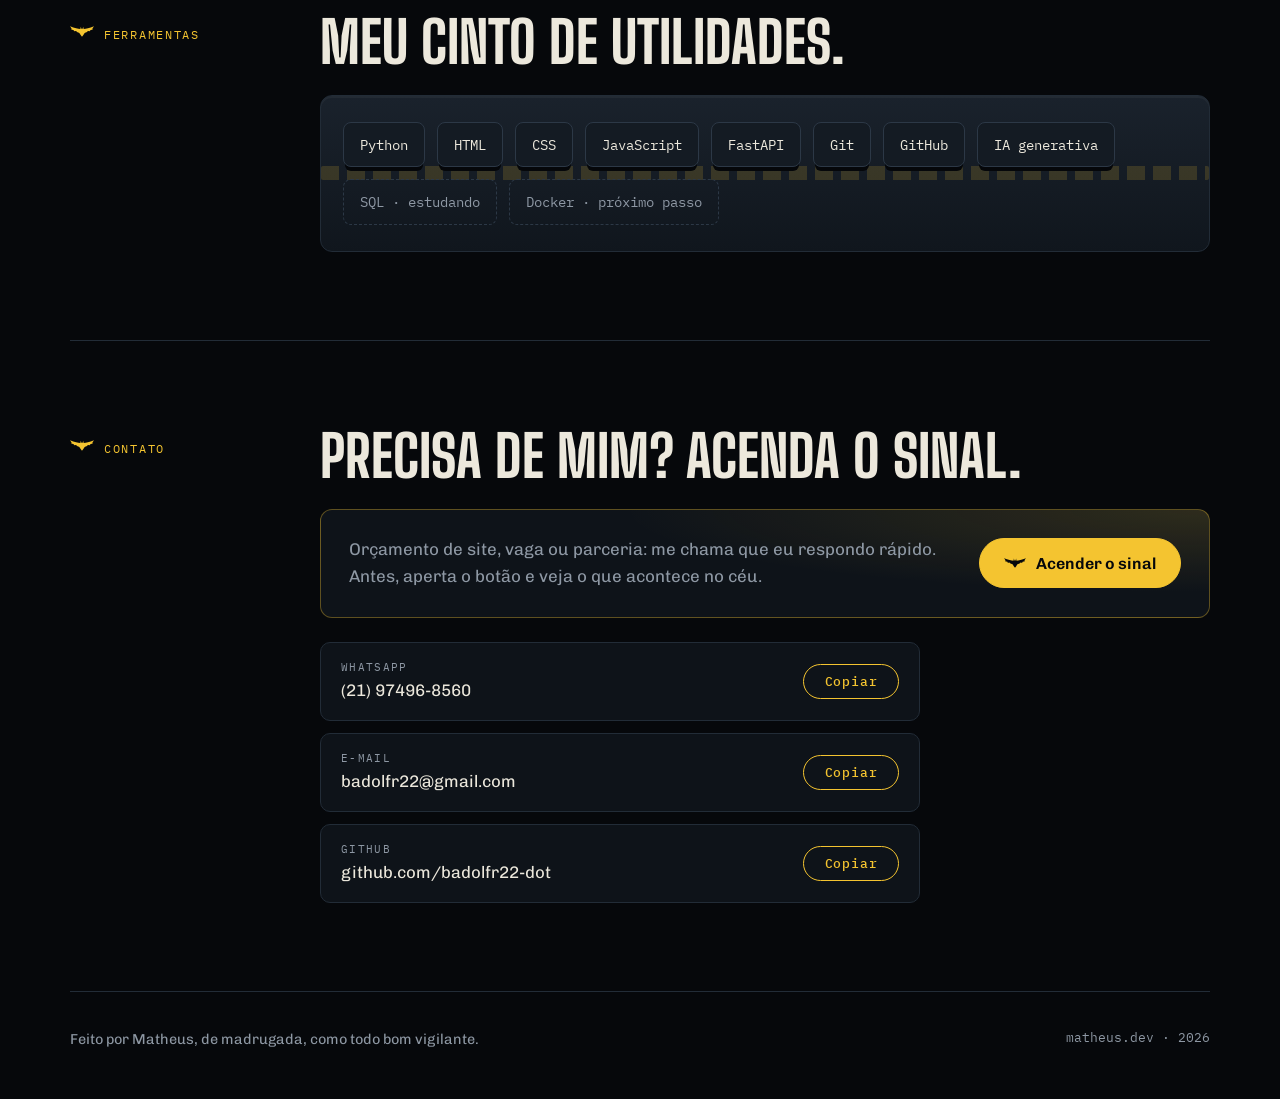
==== commit e7121990: "Adiciona o projeto Lume ao portfolio" ====
--- a/index.html
+++ b/index.html
@@ -352,6 +352,19 @@
 
           <article class="proj rv">
             <span class="case">#02</span>
+            <h3>Lume, assistente pessoal de produtividade</h3>
+            <span class="status live">No ar</span>
+            <a class="shot" href="https://lume-assistente.streamlit.app" target="_blank" rel="noopener" aria-label="Abrir o Lume">
+              <img src="[data-uri]" alt="Painel do Lume com tarefas pendentes, progresso do dia e sugestões" loading="lazy">
+              <span class="shot-cta">Ver app no ar →</span>
+            </a>
+            <p>App web completo para organizar o dia: tarefas, metas, agenda, anotações, planejador diário, pesquisa e uma conversa que entende pedidos simples. Cada pessoa tem sua conta, com senha protegida e dados separados, e pode baixar ou apagar tudo quando quiser. Mais de 240 testes automatizados.</p>
+            <div class="tags"><span>Python</span><span>Streamlit</span><span>PostgreSQL</span><span>SQLite</span><span>pytest</span></div>
+            <a class="more" href="https://github.com/badolfr22-dot/lume-assistente" target="_blank" rel="noopener">Ver o código no GitHub →</a>
+          </article>
+
+          <article class="proj rv">
+            <span class="case">#03</span>
             <h3>API de Reservas para pousadas</h3>
             <span class="status wip">Em construção</span>
             <p>API para cadastrar quartos e reservas. Impede reservar um quarto já ocupado nas mesmas datas e calcula o valor total da estadia. Com testes automatizados e documentação.</p>
@@ -370,7 +383,7 @@
           </article>
 
           <article class="proj rv">
-            <span class="case">#03</span>
+            <span class="case">#04</span>
             <h3>Coqueiro Verde, novo site</h3>
             <span class="status concept">Projeto conceito</span>
             <p>Proposta de redesign para uma pousada e restaurante na Ilha Grande, com fotos do próprio lugar, informações claras para o hóspede e foco total no celular.</p>
@@ -379,7 +392,7 @@
           </article>
 
           <article class="proj rv">
-            <span class="case">#04</span>
+            <span class="case">#05</span>
             <h3>Este site</h3>
             <span class="status live">No ar</span>
             <p>Meu portfólio, com céu de Gotham animado, sinal no céu que segue o mouse e morcegos que voam quando você clica. Leve, acessível e feito para o celular.</p>
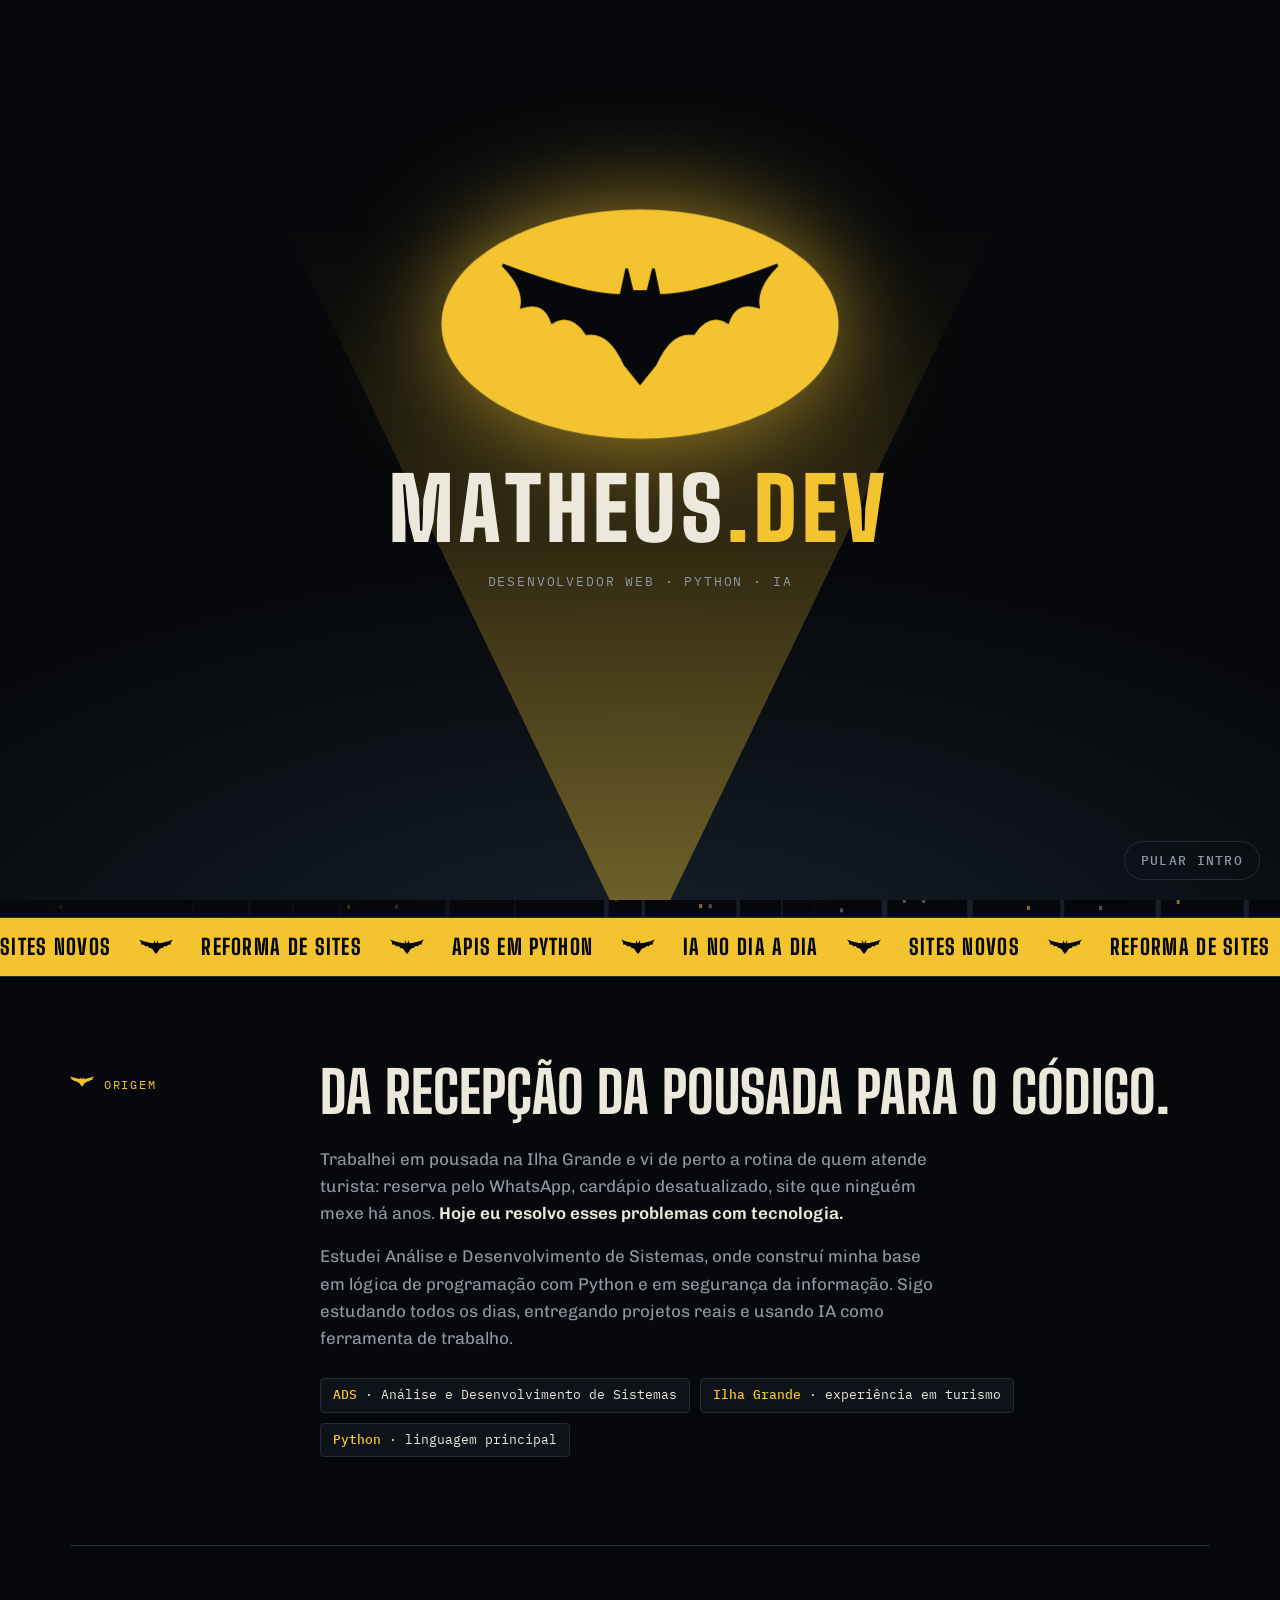
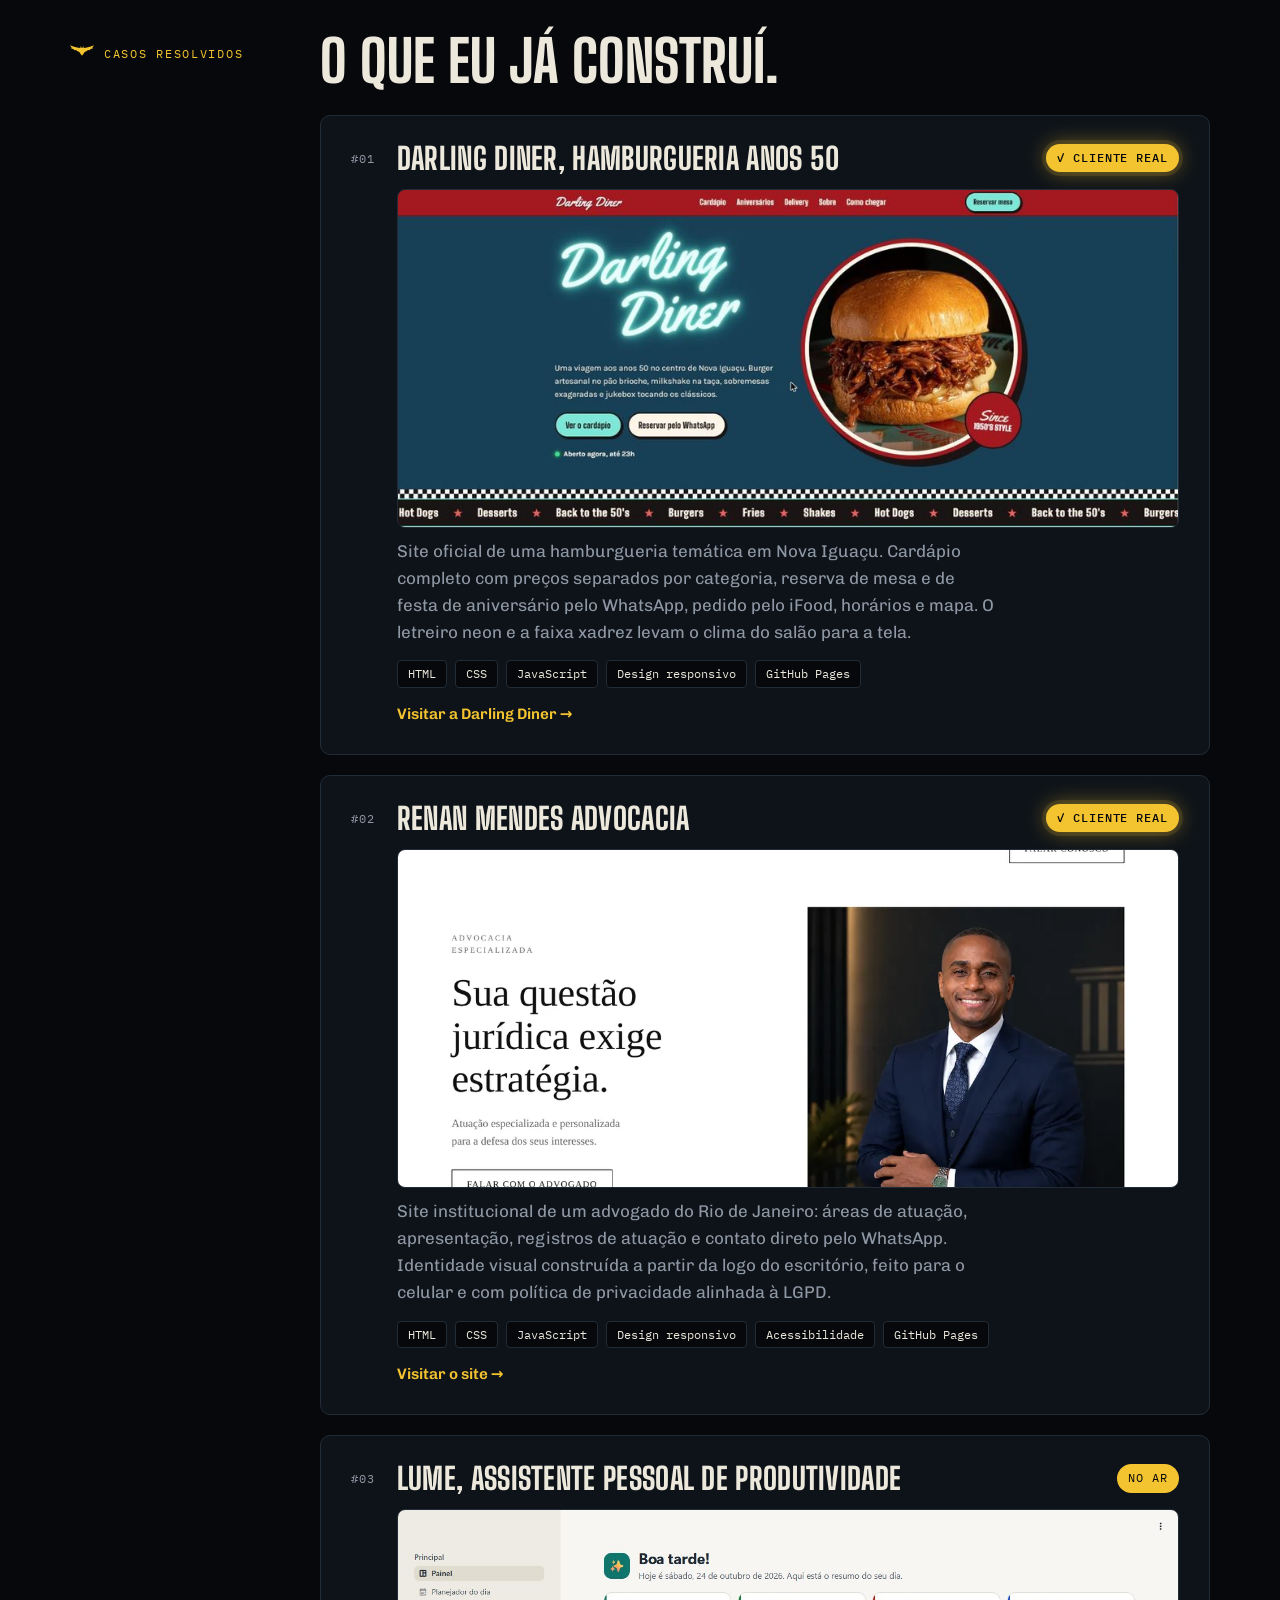
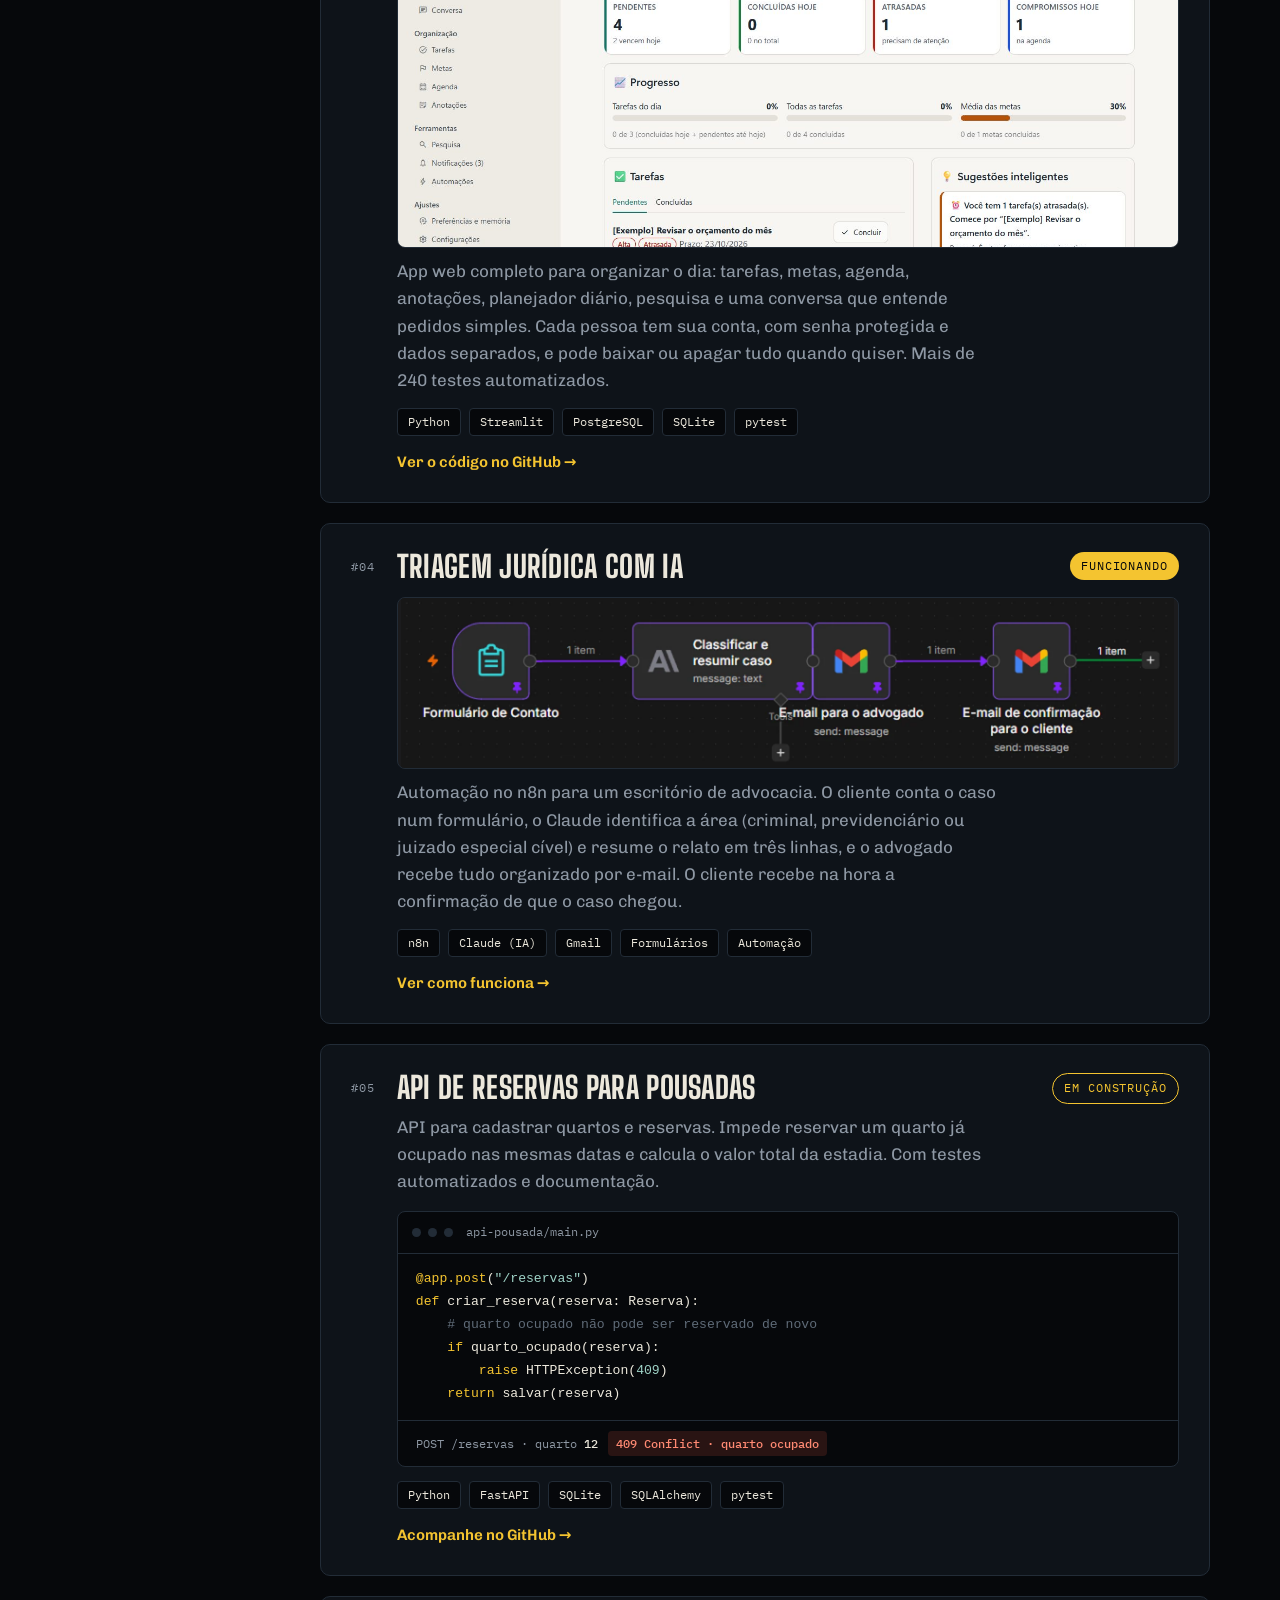
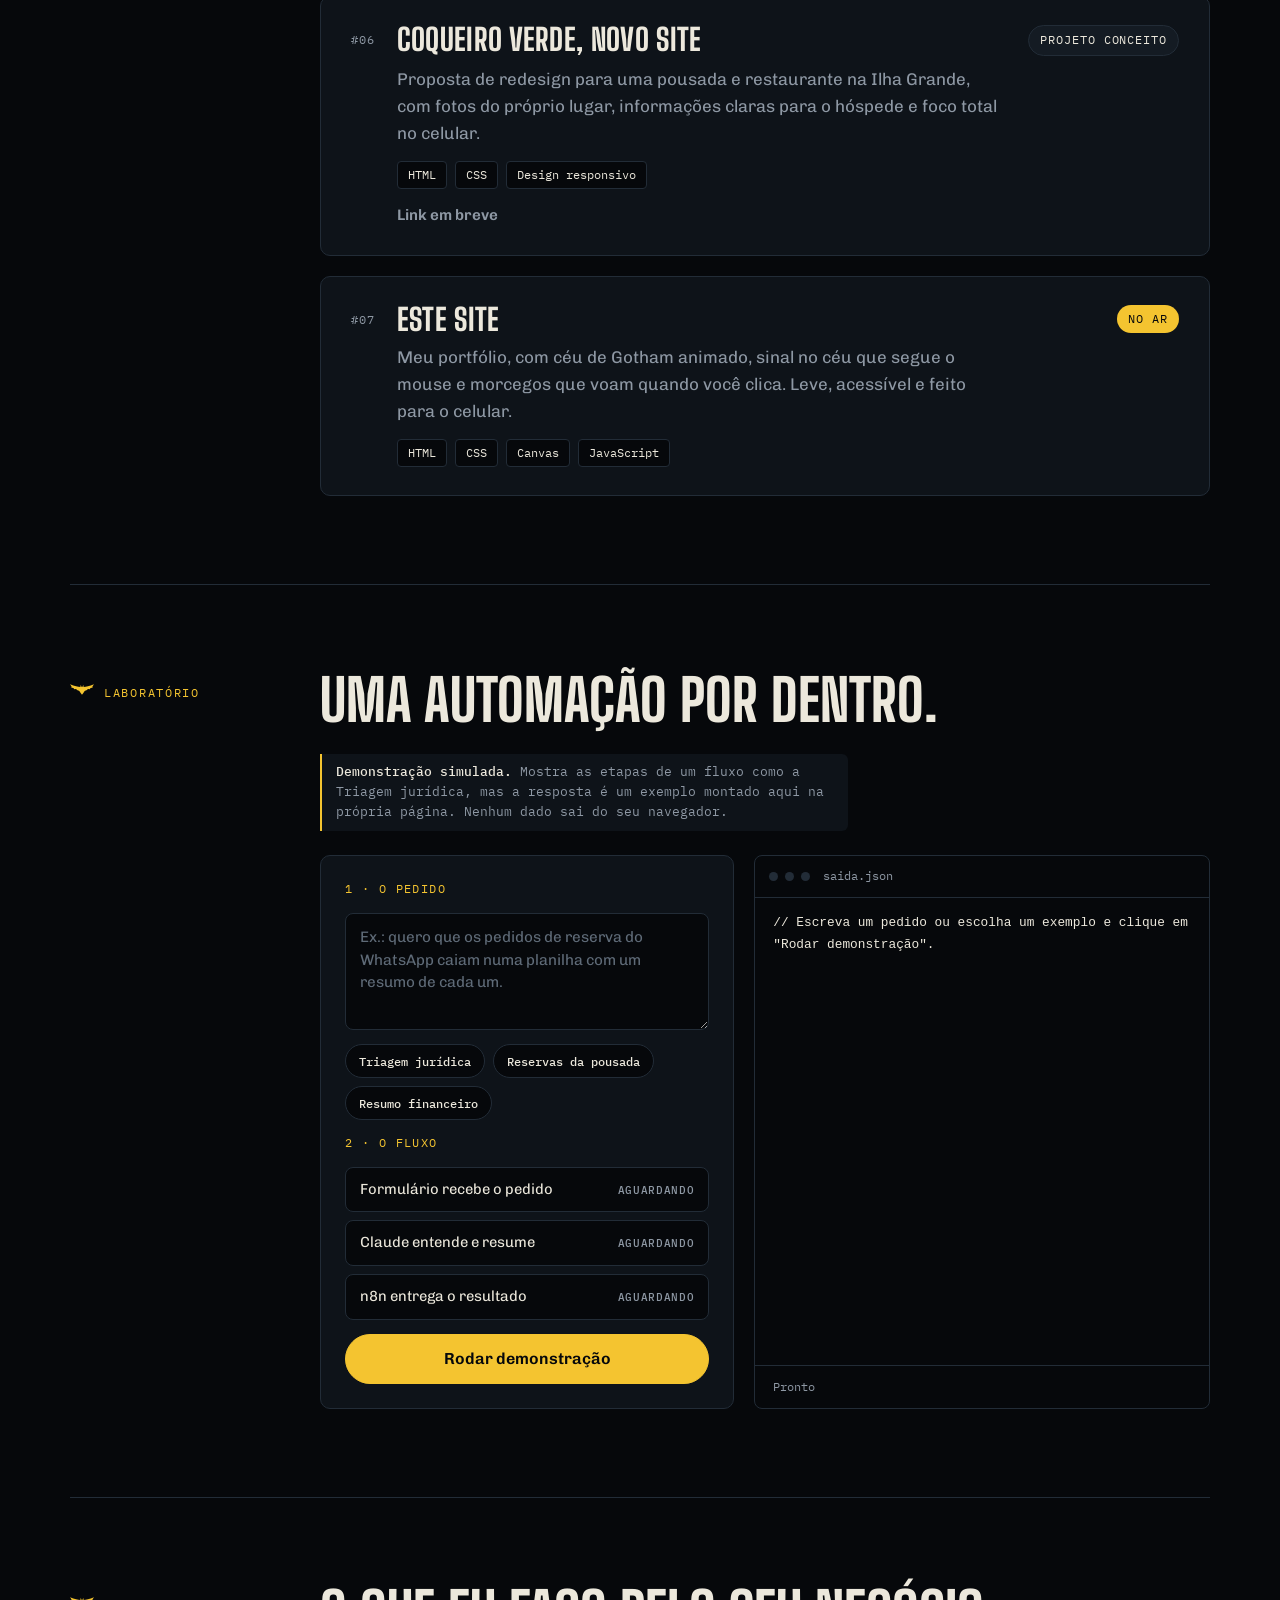
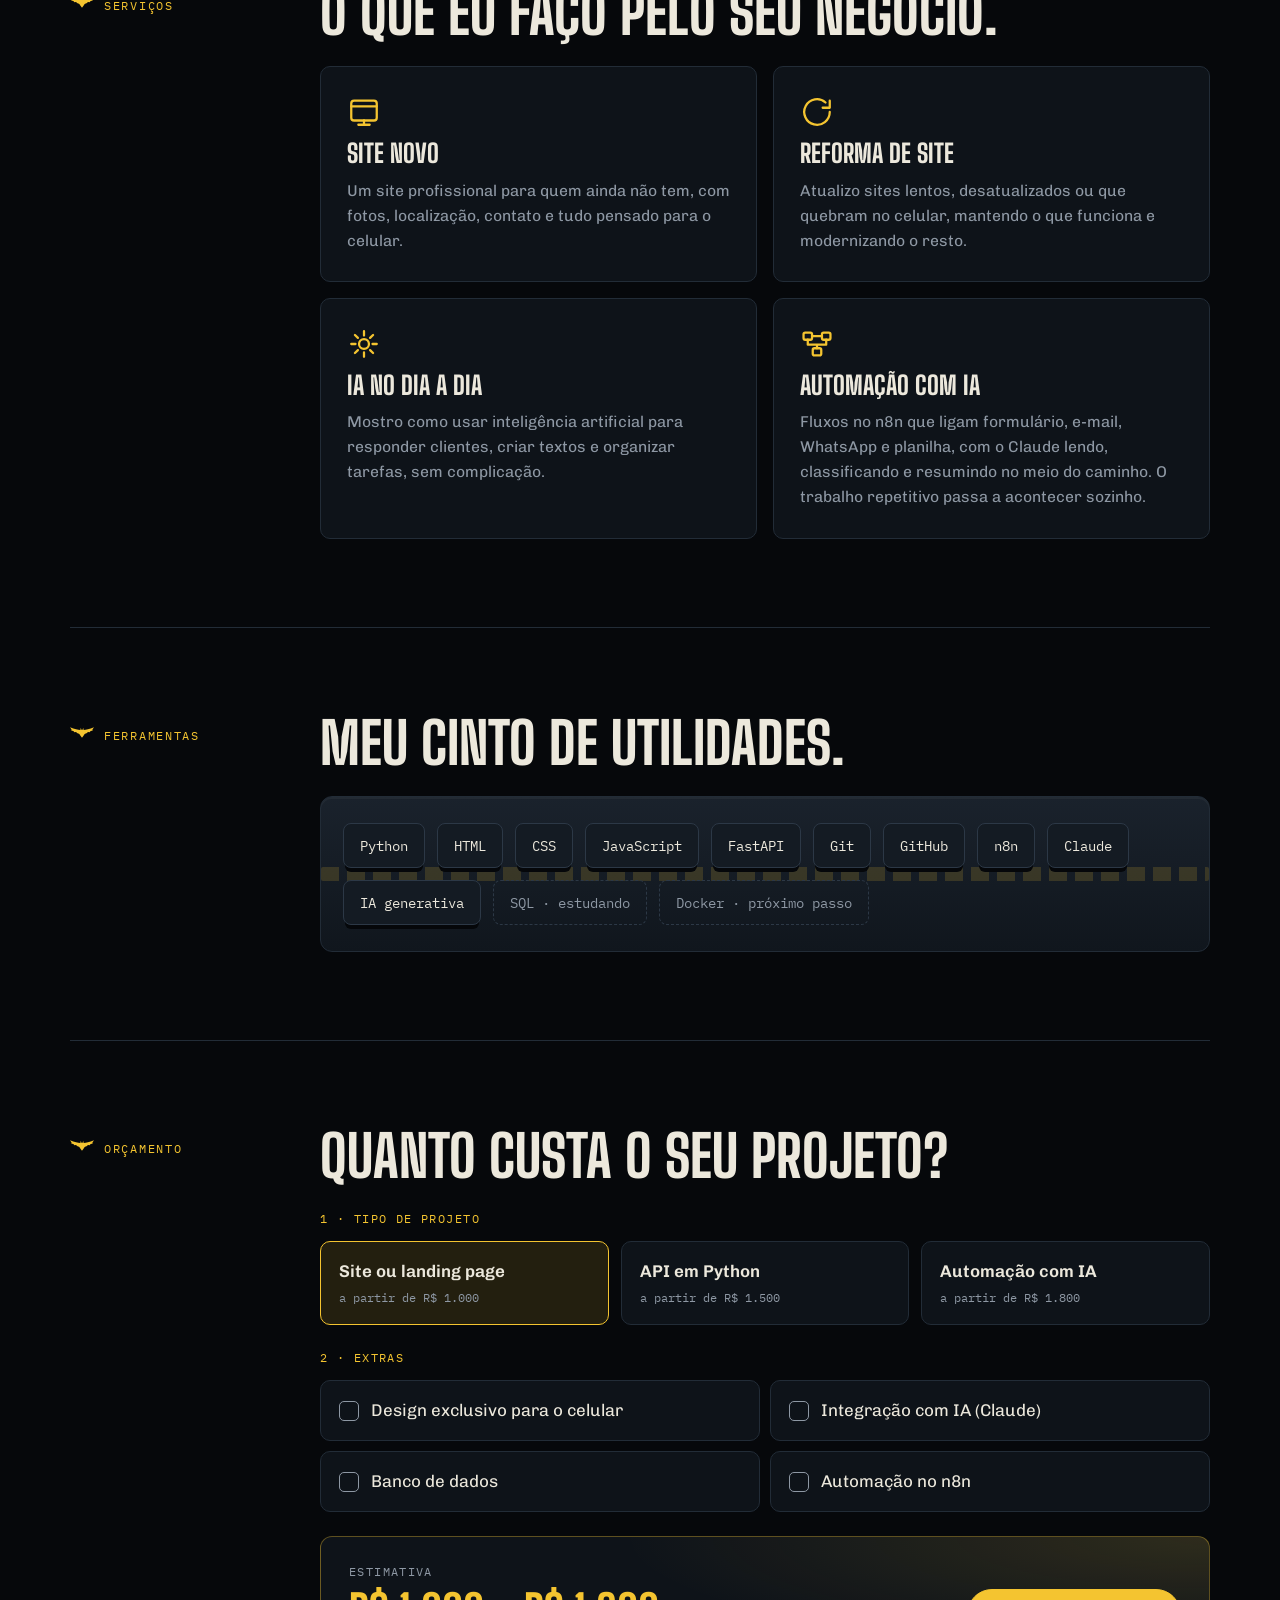
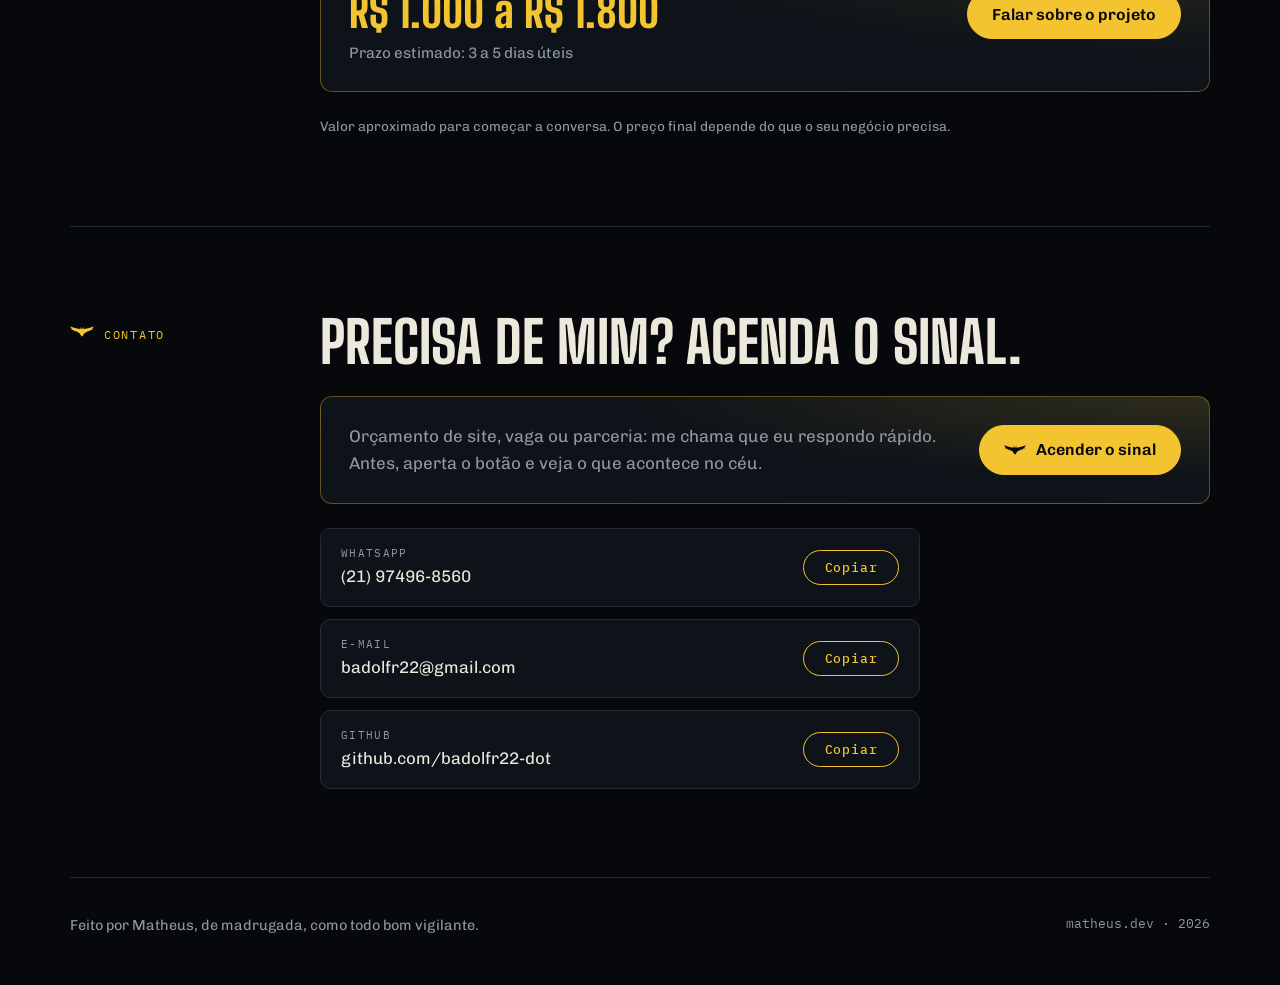
==== commit 85408462: "Portfólio: traz do Google Sites o laboratório de automação, o simulador de orçamento e o serviço de " ====
--- a/index.html
+++ b/index.html
@@ -183,7 +183,7 @@
 .term .res.no{background:rgba(240,90,70,.15);color:#FF8A73}
 
 /* serviços */
-.services{display:grid;grid-template-columns:repeat(3,1fr);gap:16px}
+.services{display:grid;grid-template-columns:repeat(2,1fr);gap:16px}
 .svc{position:relative;padding:28px 26px;background:var(--steel);border:1px solid var(--line);border-radius:10px;display:grid;gap:12px;align-content:start;overflow:hidden;transition:transform .3s,border-color .3s}
 .svc::after{content:"";position:absolute;left:0;bottom:0;height:3px;width:100%;background:var(--signal);transform:scaleX(0);transform-origin:left;transition:transform .4s cubic-bezier(.2,.8,.2,1)}
 .svc:hover{transform:translateY(-4px);border-color:rgba(244,196,48,.35)}
@@ -225,18 +225,74 @@
 .rv{transition:opacity .8s cubic-bezier(.2,.8,.2,1),transform .8s cubic-bezier(.2,.8,.2,1);transition-delay:var(--d,0ms)}
 .rv.wait{opacity:0;transform:translateY(34px)}
 
+/* laboratório */
+.note{font-family:var(--mono);font-size:.8rem;line-height:1.6;color:var(--muted);border-left:2px solid var(--signal);padding:8px 14px;margin-bottom:24px;max-width:66ch;background:var(--steel);border-radius:0 6px 6px 0}
+.note b{color:var(--ink);font-weight:500}
+.lab{display:grid;grid-template-columns:1fr 1.1fr;gap:20px;align-items:stretch}
+.lab > *{min-width:0}
+.panel{padding:24px;background:var(--steel);border:1px solid var(--line);border-radius:10px;display:grid;gap:14px;align-content:start}
+.mini{font-family:var(--mono);font-size:.74rem;letter-spacing:.12em;text-transform:uppercase;color:var(--signal);display:block}
+.panel textarea{width:100%;font:inherit;font-size:.95rem;line-height:1.5;color:var(--ink);background:var(--night);border:1px solid var(--line);border-radius:8px;padding:12px 14px;resize:vertical;min-height:110px}
+.panel textarea::placeholder{color:#5F6B78}
+.panel textarea:focus-visible{outline:2px solid var(--signal);outline-offset:2px}
+.chips{display:flex;flex-wrap:wrap;gap:8px}
+.chip{font:500 .78rem var(--mono);color:var(--ink);background:var(--night);border:1px solid var(--line);border-radius:999px;padding:8px 13px;cursor:pointer;transition:border-color .2s,color .2s}
+.chip:hover{border-color:var(--signal);color:var(--signal)}
+.steps{list-style:none;margin:0;padding:0;display:grid;gap:8px}
+.steps li{display:flex;justify-content:space-between;align-items:center;gap:10px;padding:10px 14px;border:1px solid var(--line);border-radius:8px;background:var(--night);font-size:.92rem;transition:border-color .3s,background .3s}
+.steps li b{font:500 .7rem var(--mono);letter-spacing:.06em;text-transform:uppercase;color:var(--muted);white-space:nowrap}
+.steps li.on{border-color:var(--signal);background:var(--signal-soft)}
+.steps li.on b{color:var(--signal)}
+.steps li.done b{color:#5EDB8A}
+.panel .btn{justify-content:center}
+.btn[disabled]{opacity:.55;cursor:wait;transform:none}
+.lab .code{margin-top:0;display:flex;flex-direction:column}
+.lab .code pre{flex:1;min-height:280px;white-space:pre-wrap;word-break:break-word;font-size:.8rem}
+
+/* orçamento */
+.calc{display:grid;gap:24px}
+.calc fieldset{border:0;margin:0;padding:0;display:grid;gap:12px;min-width:0}
+.calc legend{padding:0;margin-bottom:12px}
+.opts{display:grid;grid-template-columns:repeat(3,1fr);gap:12px}
+.extras{display:grid;grid-template-columns:repeat(2,1fr);gap:10px}
+.opt{position:relative;display:grid;gap:4px;padding:16px 18px;background:var(--steel);border:1px solid var(--line);border-radius:10px;cursor:pointer;transition:border-color .2s,background .2s}
+.opt > *{min-width:0}
+.opt input{position:absolute;opacity:0;pointer-events:none}
+.opt strong{font-weight:600}
+.opt small{font-family:var(--mono);font-size:.74rem;color:var(--muted)}
+.opt:hover{border-color:rgba(244,196,48,.45)}
+.opt:has(input:checked){border-color:var(--signal);background:var(--signal-soft)}
+.opt:has(input:focus-visible){outline:2px solid var(--signal);outline-offset:3px}
+.extras .opt{grid-template-columns:auto 1fr;align-items:center;gap:12px}
+.box{width:20px;height:20px;border:1.5px solid var(--muted);border-radius:5px;display:grid;place-items:center;transition:background .2s,border-color .2s}
+.opt:has(input:checked) .box{background:var(--signal);border-color:var(--signal)}
+.opt:has(input:checked) .box::after{content:"";width:9px;height:5px;border:2px solid var(--night);border-top:0;border-right:0;transform:translate(0,-1px) rotate(-45deg)}
+.est small{display:block;font-family:var(--mono);font-size:.72rem;letter-spacing:.12em;text-transform:uppercase;color:var(--muted)}
+.est strong{display:block;font-family:var(--display);font-weight:800;font-size:clamp(2rem,5vw,2.8rem);line-height:1.05;color:var(--signal);margin-top:6px}
+.est span{display:block;color:var(--muted);font-size:.95rem;margin-top:6px}
+.calc .signal-box{margin-bottom:0}
+.calc-foot{font-size:.85rem;color:var(--muted)}
+
+/* imagem do fluxo n8n */
+.shot--fluxo{aspect-ratio:1630/360;background:#1b1b1d}
+.shot--fluxo img{object-fit:contain}
+.shot--fluxo:hover img{transform:none;filter:none}
+
 @media (max-width:900px){
   .hero .wrap{grid-template-columns:1fr;padding-block:56px 140px;gap:44px}
   .hero::after{background:linear-gradient(180deg,rgba(6,8,11,.82) 0%,rgba(6,8,11,.55) 55%,rgba(6,8,11,.2) 100%)}
   .dossier{justify-self:start;width:min(100%,340px)}
   section.block .wrap{grid-template-columns:1fr;gap:18px;padding-block:64px}
   .services{grid-template-columns:1fr}
+  .lab{grid-template-columns:1fr}
+  .opts{grid-template-columns:1fr}
 }
 @media (max-width:560px){
   .proj{grid-template-columns:1fr;padding:22px}
   .case,.proj p,.tags,.proj .more,.code,.shot{grid-column:1/-1}
   .status{justify-self:start}
   .signal-box{grid-template-columns:1fr}
+  .extras{grid-template-columns:1fr}
   .brand span{display:none}
 }
 @media (prefers-reduced-motion:reduce){
@@ -274,7 +330,9 @@
     <nav class="nav" aria-label="Seções">
       <a href="#sobre">Sobre</a>
       <a href="#projetos">Projetos</a>
+      <a href="#laboratorio">Laboratório</a>
       <a href="#servicos">Serviços</a>
+      <a href="#orcamento">Orçamento</a>
       <a class="pill" href="#contato"><svg viewBox="28 20 144 66" aria-hidden="true"><path d="M100 36 L104 36 L107 24 L110 38 Q130 38 172 22 Q160 34 162 44 Q150 40 146 52 Q136 46 128 58 Q116 56 108 74 L100 84 L92 74 Q84 56 72 58 Q64 46 54 52 Q50 40 38 44 Q40 34 28 22 Q70 38 90 38 L93 24 L96 36 Z" fill="currentColor"/></svg>Contato</a>
     </nav>
   </div>
@@ -352,6 +410,22 @@
 
           <article class="proj rv">
             <span class="case">#02</span>
+            <h3>Renan Mendes Advocacia</h3>
+            <span class="status client">✓ Cliente real</span>
+            <a class="shot" href="renan-mendes-advocacia/" target="_blank" rel="noopener" aria-label="Abrir o site Renan Mendes Advocacia">
+              <picture>
+                <source srcset="img/renan-mendes-advocacia.webp" type="image/webp">
+                <img src="img/renan-mendes-advocacia.jpg" width="1200" height="712" alt="Página inicial do site Renan Mendes Advocacia" loading="lazy">
+              </picture>
+              <span class="shot-cta">Ver site no ar →</span>
+            </a>
+            <p>Site institucional de um advogado do Rio de Janeiro: áreas de atuação, apresentação, registros de atuação e contato direto pelo WhatsApp. Identidade visual construída a partir da logo do escritório, feito para o celular e com política de privacidade alinhada à LGPD.</p>
+            <div class="tags"><span>HTML</span><span>CSS</span><span>JavaScript</span><span>Design responsivo</span><span>Acessibilidade</span><span>GitHub Pages</span></div>
+            <a class="more" href="renan-mendes-advocacia/" target="_blank" rel="noopener">Visitar o site →</a>
+          </article>
+
+          <article class="proj rv">
+            <span class="case">#03</span>
             <h3>Lume, assistente pessoal de produtividade</h3>
             <span class="status live">No ar</span>
             <a class="shot" href="https://lume-assistente.streamlit.app" target="_blank" rel="noopener" aria-label="Abrir o Lume">
@@ -364,7 +438,22 @@
           </article>
 
           <article class="proj rv">
-            <span class="case">#03</span>
+            <span class="case">#04</span>
+            <h3>Triagem jurídica com IA</h3>
+            <span class="status live">Funcionando</span>
+            <a class="shot shot--fluxo" href="https://github.com/badolfr22-dot/badolfr22-dot.github.io/tree/main/projetos/triagem-juridica-n8n" target="_blank" rel="noopener" aria-label="Ver a documentação do fluxo de triagem jurídica no GitHub">
+              <picture>
+                <source srcset="img/triagem-juridica-n8n.webp" type="image/webp">
+                <img src="img/triagem-juridica-n8n.jpg" width="1630" height="360" alt="Fluxo no n8n: formulário de contato, classificação com o Claude e dois e-mails" loading="lazy">
+              </picture>
+            </a>
+            <p>Automação no n8n para um escritório de advocacia. O cliente conta o caso num formulário, o Claude identifica a área (criminal, previdenciário ou juizado especial cível) e resume o relato em três linhas, e o advogado recebe tudo organizado por e-mail. O cliente recebe na hora a confirmação de que o caso chegou.</p>
+            <div class="tags"><span>n8n</span><span>Claude (IA)</span><span>Gmail</span><span>Formulários</span><span>Automação</span></div>
+            <a class="more" href="https://github.com/badolfr22-dot/badolfr22-dot.github.io/tree/main/projetos/triagem-juridica-n8n" target="_blank" rel="noopener">Ver como funciona →</a>
+          </article>
+
+          <article class="proj rv">
+            <span class="case">#05</span>
             <h3>API de Reservas para pousadas</h3>
             <span class="status wip">Em construção</span>
             <p>API para cadastrar quartos e reservas. Impede reservar um quarto já ocupado nas mesmas datas e calcula o valor total da estadia. Com testes automatizados e documentação.</p>
@@ -383,7 +472,7 @@
           </article>
 
           <article class="proj rv">
-            <span class="case">#04</span>
+            <span class="case">#06</span>
             <h3>Coqueiro Verde, novo site</h3>
             <span class="status concept">Projeto conceito</span>
             <p>Proposta de redesign para uma pousada e restaurante na Ilha Grande, com fotos do próprio lugar, informações claras para o hóspede e foco total no celular.</p>
@@ -392,12 +481,45 @@
           </article>
 
           <article class="proj rv">
-            <span class="case">#05</span>
+            <span class="case">#07</span>
             <h3>Este site</h3>
             <span class="status live">No ar</span>
             <p>Meu portfólio, com céu de Gotham animado, sinal no céu que segue o mouse e morcegos que voam quando você clica. Leve, acessível e feito para o celular.</p>
             <div class="tags"><span>HTML</span><span>CSS</span><span>Canvas</span><span>JavaScript</span></div>
           </article>
+        </div>
+      </div>
+    </div>
+  </section>
+
+  <section class="block gut" id="laboratorio">
+    <div class="wrap">
+      <p class="label"><svg viewBox="28 20 144 66" aria-hidden="true"><path d="M100 36 L104 36 L107 24 L110 38 Q130 38 172 22 Q160 34 162 44 Q150 40 146 52 Q136 46 128 58 Q116 56 108 74 L100 84 L92 74 Q84 56 72 58 Q64 46 54 52 Q50 40 38 44 Q40 34 28 22 Q70 38 90 38 L93 24 L96 36 Z"/></svg>Laboratório</p>
+      <div>
+        <h2 class="rv">Uma automação por dentro.</h2>
+        <p class="note rv"><b>Demonstração simulada.</b> Mostra as etapas de um fluxo como a Triagem jurídica, mas a resposta é um exemplo montado aqui na própria página. Nenhum dado sai do seu navegador.</p>
+        <div class="lab rv">
+          <div class="panel">
+            <label class="mini" for="lab-text">1 · O pedido</label>
+            <textarea id="lab-text" rows="4" placeholder="Ex.: quero que os pedidos de reserva do WhatsApp caiam numa planilha com um resumo de cada um."></textarea>
+            <div class="chips">
+              <button class="chip" type="button" data-p="Quero que os casos que chegam pelo site do escritório sejam classificados por área e cheguem resumidos no meu e-mail.">Triagem jurídica</button>
+              <button class="chip" type="button" data-p="Quero que os pedidos de reserva da pousada que chegam pelo WhatsApp caiam numa planilha com datas e número de hóspedes.">Reservas da pousada</button>
+              <button class="chip" type="button" data-p="Quero receber toda segunda um resumo das vendas e pagamentos da semana, tirado da planilha financeira.">Resumo financeiro</button>
+            </div>
+            <p class="mini">2 · O fluxo</p>
+            <ol class="steps" aria-live="polite">
+              <li id="st1"><span>Formulário recebe o pedido</span><b>aguardando</b></li>
+              <li id="st2"><span>Claude entende e resume</span><b>aguardando</b></li>
+              <li id="st3"><span>n8n entrega o resultado</span><b>aguardando</b></li>
+            </ol>
+            <button class="btn primary" id="lab-run" type="button">Rodar demonstração</button>
+          </div>
+          <div class="code">
+            <div class="code-bar"><i></i><i></i><i></i><span>saida.json</span></div>
+<pre id="lab-json">// Escreva um pedido ou escolha um exemplo e clique em "Rodar demonstração".</pre>
+            <div class="term"><span id="lab-status">Pronto</span></div>
+          </div>
         </div>
       </div>
     </div>
@@ -424,6 +546,11 @@
             <h3>IA no dia a dia</h3>
             <p>Mostro como usar inteligência artificial para responder clientes, criar textos e organizar tarefas, sem complicação.</p>
           </div>
+          <div class="svc rv" style="--d:270ms">
+            <svg class="ico" viewBox="0 0 24 24" fill="none" stroke="currentColor" stroke-width="1.6" stroke-linecap="round" stroke-linejoin="round" aria-hidden="true"><rect x="2.5" y="4" width="6" height="5" rx="1.2"/><rect x="15.5" y="4" width="6" height="5" rx="1.2"/><rect x="9" y="15" width="6" height="5" rx="1.2"/><path d="M8.5 6.5h7M5.5 9v3.5h6.5V15M18.5 9v3.5H12"/></svg>
+            <h3>Automação com IA</h3>
+            <p>Fluxos no n8n que ligam formulário, e-mail, WhatsApp e planilha, com o Claude lendo, classificando e resumindo no meio do caminho. O trabalho repetitivo passa a acontecer sozinho.</p>
+          </div>
         </div>
       </div>
     </div>
@@ -436,10 +563,47 @@
         <h2 class="rv">Meu cinto de utilidades.</h2>
         <div class="belt rv">
           <div class="tools">
-            <span>Python</span><span>HTML</span><span>CSS</span><span>JavaScript</span><span>FastAPI</span><span>Git</span><span>GitHub</span><span>IA generativa</span>
+            <span>Python</span><span>HTML</span><span>CSS</span><span>JavaScript</span><span>FastAPI</span><span>Git</span><span>GitHub</span><span>n8n</span><span>Claude</span><span>IA generativa</span>
             <span class="next">SQL · estudando</span><span class="next">Docker · próximo passo</span>
           </div>
         </div>
+      </div>
+    </div>
+  </section>
+
+  <section class="block gut" id="orcamento">
+    <div class="wrap">
+      <p class="label"><svg viewBox="28 20 144 66" aria-hidden="true"><path d="M100 36 L104 36 L107 24 L110 38 Q130 38 172 22 Q160 34 162 44 Q150 40 146 52 Q136 46 128 58 Q116 56 108 74 L100 84 L92 74 Q84 56 72 58 Q64 46 54 52 Q50 40 38 44 Q40 34 28 22 Q70 38 90 38 L93 24 L96 36 Z"/></svg>Orçamento</p>
+      <div>
+        <h2 class="rv">Quanto custa o seu projeto?</h2>
+        <form class="calc rv" id="calc" onsubmit="return false">
+          <fieldset>
+            <legend class="mini">1 · Tipo de projeto</legend>
+            <div class="opts">
+              <label class="opt"><input type="radio" name="tipo" value="site" checked><strong>Site ou landing page</strong><small>a partir de R$ 1.000</small></label>
+              <label class="opt"><input type="radio" name="tipo" value="api"><strong>API em Python</strong><small>a partir de R$ 1.500</small></label>
+              <label class="opt"><input type="radio" name="tipo" value="auto"><strong>Automação com IA</strong><small>a partir de R$ 1.800</small></label>
+            </div>
+          </fieldset>
+          <fieldset>
+            <legend class="mini">2 · Extras</legend>
+            <div class="extras">
+              <label class="opt"><input type="checkbox" name="extra" value="design"><span class="box" aria-hidden="true"></span><span>Design exclusivo para o celular</span></label>
+              <label class="opt"><input type="checkbox" name="extra" value="ia"><span class="box" aria-hidden="true"></span><span>Integração com IA (Claude)</span></label>
+              <label class="opt"><input type="checkbox" name="extra" value="banco"><span class="box" aria-hidden="true"></span><span>Banco de dados</span></label>
+              <label class="opt"><input type="checkbox" name="extra" value="n8n"><span class="box" aria-hidden="true"></span><span>Automação no n8n</span></label>
+            </div>
+          </fieldset>
+          <div class="signal-box">
+            <div class="est" aria-live="polite">
+              <small>Estimativa</small>
+              <strong id="calc-price">R$ 1.000 a R$ 1.800</strong>
+              <span id="calc-time">Prazo estimado: 3 a 5 dias úteis</span>
+            </div>
+            <a class="btn primary" id="calc-wa" href="https://wa.me/5521974968560" target="_blank" rel="noopener">Falar sobre o projeto</a>
+          </div>
+          <p class="calc-foot">Valor aproximado para começar a conversa. O preço final depende do que o seu negócio precisa.</p>
+        </form>
       </div>
     </div>
   </section>
@@ -646,7 +810,7 @@
     }
   }
   document.addEventListener('click', function(e){
-    if (e.target.closest('a,button,#intro,input,.crow')) return;
+    if (e.target.closest('a,button,#intro,input,textarea,label,.crow')) return;
     burst(e.clientX, e.clientY, 6);
   });
 
@@ -713,6 +877,60 @@
     say('Sinal aceso. Agora me chama no WhatsApp ou no e-mail.');
     if (reduce) drawSky(0);
   });
+
+  /* ---------- laboratório (demonstração simulada) ---------- */
+  var labText = document.getElementById('lab-text'), labRun = document.getElementById('lab-run'), labOut = document.getElementById('lab-json'), labStatus = document.getElementById('lab-status');
+  document.querySelectorAll('.chip').forEach(function(c){ c.addEventListener('click', function(){ labText.value = c.dataset.p; }); });
+  var KINDS = [
+    {re:/advog|jur[ií]d|processo|inss|escrit[oó]rio/i, cat:'Jurídico', etapas:['Formulário recebe o relato do cliente','Claude classifica a área do direito e resume em 3 linhas','Advogado recebe o caso organizado por e-mail','Cliente recebe a confirmação na hora'], ferr:['n8n','Claude','Gmail']},
+    {re:/reserva|pousada|quarto|h[oó]spede|mesa/i, cat:'Reservas', etapas:['Mensagem do WhatsApp chega ao fluxo','Claude separa datas, nome e número de hóspedes','Pedido vira uma linha na planilha','Dono recebe um aviso com o resumo'], ferr:['n8n','Claude','WhatsApp','Google Sheets']},
+    {re:/financ|venda|pagamento|planilha|relat[oó]rio/i, cat:'Financeiro', etapas:['Agendamento dispara toda segunda','n8n lê a planilha da semana','Claude escreve o resumo em linguagem simples','Resumo chega por e-mail'], ferr:['n8n','Claude','Google Sheets','Gmail']}
+  ];
+  var OUTRO = {cat:'Atendimento', etapas:['Pedido chega por formulário ou mensagem','Claude entende o pedido e resume','Responsável recebe tudo organizado','Cliente recebe resposta automática'], ferr:['n8n','Claude','E-mail']};
+  function wait(ms){ return new Promise(function(r){ setTimeout(r, reduce ? 60 : ms); }); }
+  function step(i, st){ var li = document.getElementById('st' + i); li.className = st; li.querySelector('b').textContent = st === 'on' ? 'rodando' : st === 'done' ? 'ok' : 'aguardando'; }
+  labRun.addEventListener('click', function(){
+    var txt = labText.value.trim();
+    if (!txt){ labOut.textContent = '// Escreva um pedido ou escolha um exemplo acima.'; labText.focus(); return; }
+    var k = OUTRO; for (var i = 0; i < KINDS.length; i++) if (KINDS[i].re.test(txt)){ k = KINDS[i]; break; }
+    labRun.disabled = true; labStatus.textContent = 'Rodando...'; labOut.textContent = '// processando...';
+    step(1, ''); step(2, ''); step(3, '');
+    var t0 = Date.now();
+    step(1, 'on');
+    wait(700).then(function(){ step(1, 'done'); step(2, 'on'); return wait(1100); })
+    .then(function(){ step(2, 'done'); step(3, 'on'); return wait(600); })
+    .then(function(){
+      step(3, 'done');
+      labOut.textContent = JSON.stringify({
+        simulacao: true,
+        categoria: k.cat,
+        pedido: txt.length > 140 ? txt.slice(0, 137).trim() + '...' : txt,
+        etapas: k.etapas,
+        ferramentas: k.ferr,
+        observacao: 'Exemplo montado na página. Num projeto real, o Claude escreve o resumo e o n8n executa cada etapa.'
+      }, null, 2);
+      labStatus.textContent = 'Concluído em ' + ((Date.now() - t0) / 1000).toFixed(1).replace('.', ',') + ' s';
+      labRun.disabled = false;
+    });
+  });
+
+  /* ---------- orçamento ---------- */
+  var calc = document.getElementById('calc');
+  var BASE = {site:[1000,1800,3,5], api:[1500,2500,4,7], auto:[1800,3200,5,9]};
+  var EXTRA = {design:[400,700,1,2], ia:[600,1000,2,3], banco:[500,800,1,2], n8n:[400,700,1,2]};
+  var NOME = {site:'um site ou landing page', api:'uma API em Python', auto:'uma automação com IA'};
+  var EXN = {design:'design exclusivo', ia:'integração com IA', banco:'banco de dados', n8n:'automação no n8n'};
+  function brl(n){ return 'R$ ' + n.toLocaleString('pt-BR'); }
+  function calcUpdate(){
+    var tipo = calc.querySelector('input[name="tipo"]:checked').value, v = BASE[tipo].slice(), ex = [];
+    calc.querySelectorAll('input[name="extra"]:checked').forEach(function(el){ var e = EXTRA[el.value]; for (var j = 0; j < 4; j++) v[j] += e[j]; ex.push(EXN[el.value]); });
+    document.getElementById('calc-price').textContent = brl(v[0]) + ' a ' + brl(v[1]);
+    document.getElementById('calc-time').textContent = 'Prazo estimado: ' + v[2] + ' a ' + v[3] + ' dias úteis';
+    var msg = 'Olá, Matheus! Fiz a simulação no seu site: ' + NOME[tipo] + (ex.length ? ', com ' + ex.join(', ') : '') + '. Deu entre ' + brl(v[0]) + ' e ' + brl(v[1]) + '. Podemos conversar?';
+    document.getElementById('calc-wa').href = 'https://wa.me/5521974968560?text=' + encodeURIComponent(msg);
+  }
+  calc.addEventListener('change', calcUpdate);
+  calcUpdate();
 
   /* ---------- copiar ---------- */
   document.querySelectorAll('.copy').forEach(function(btn){
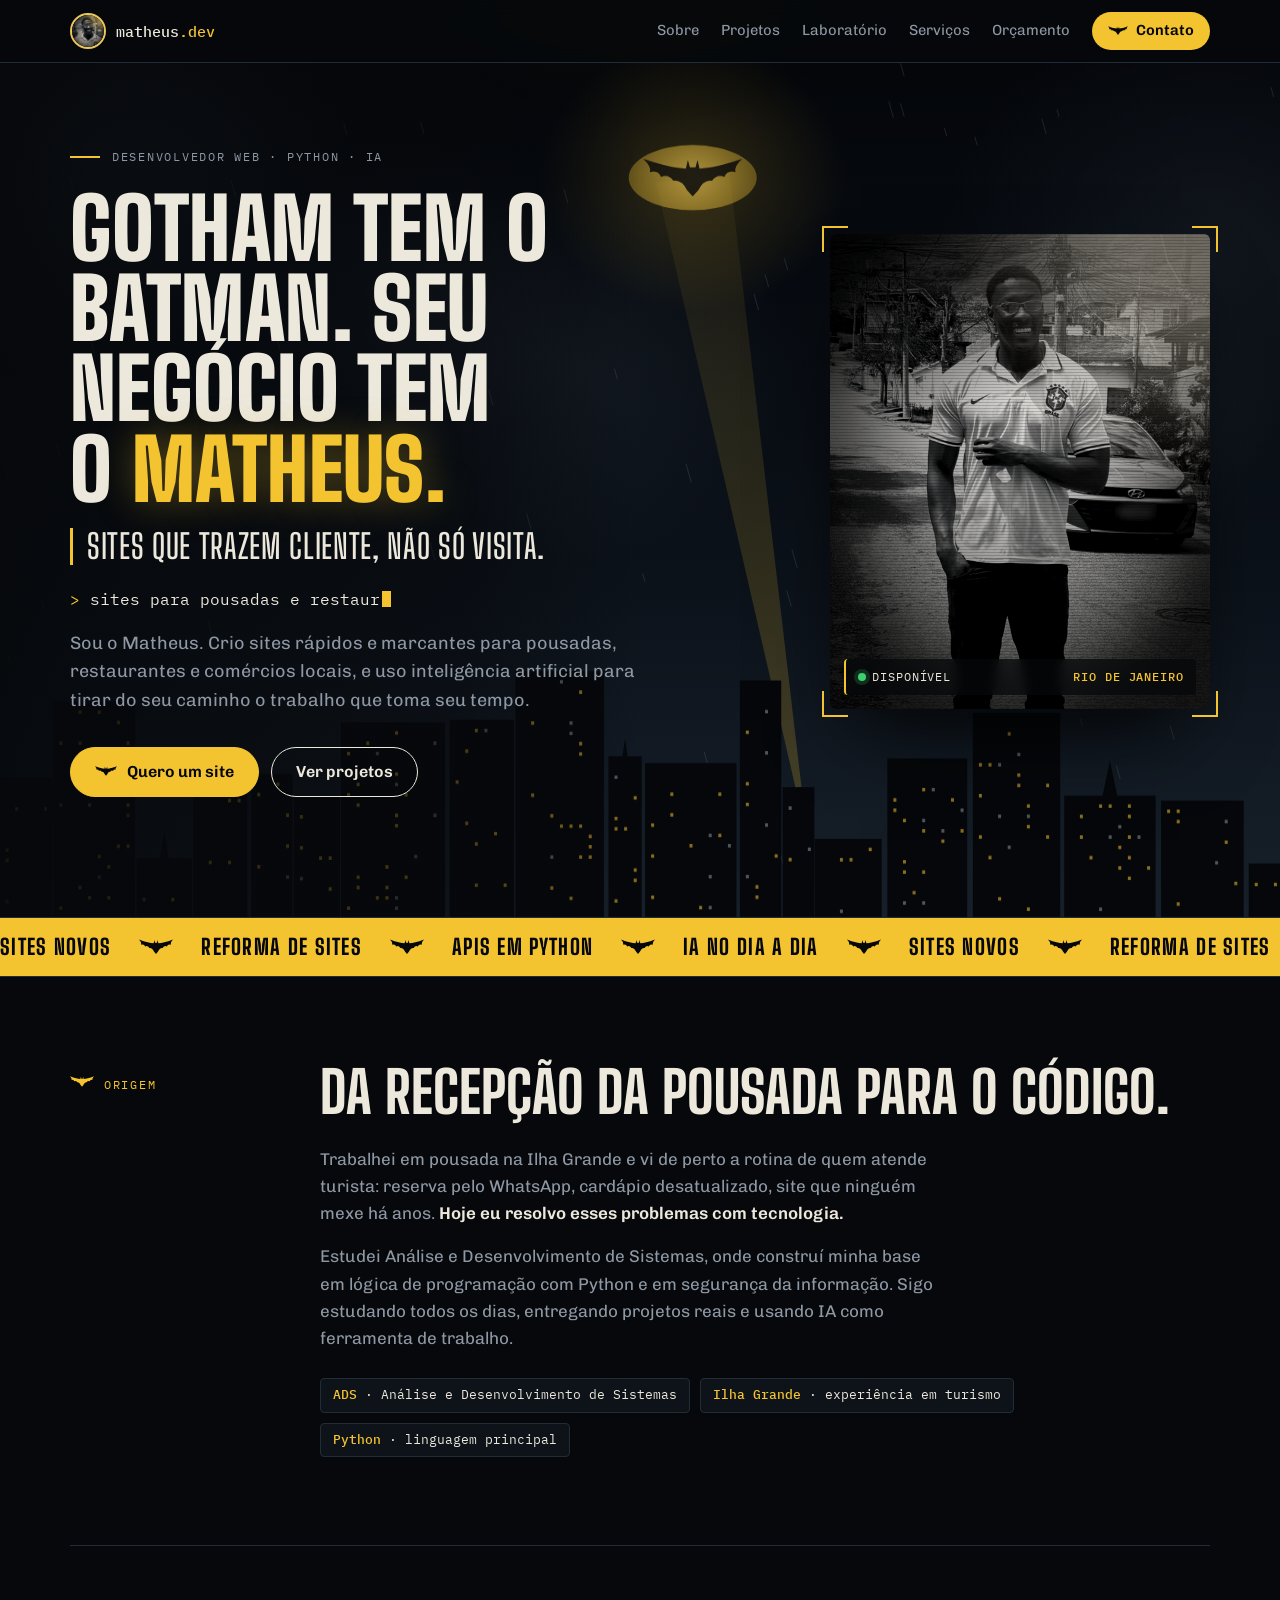
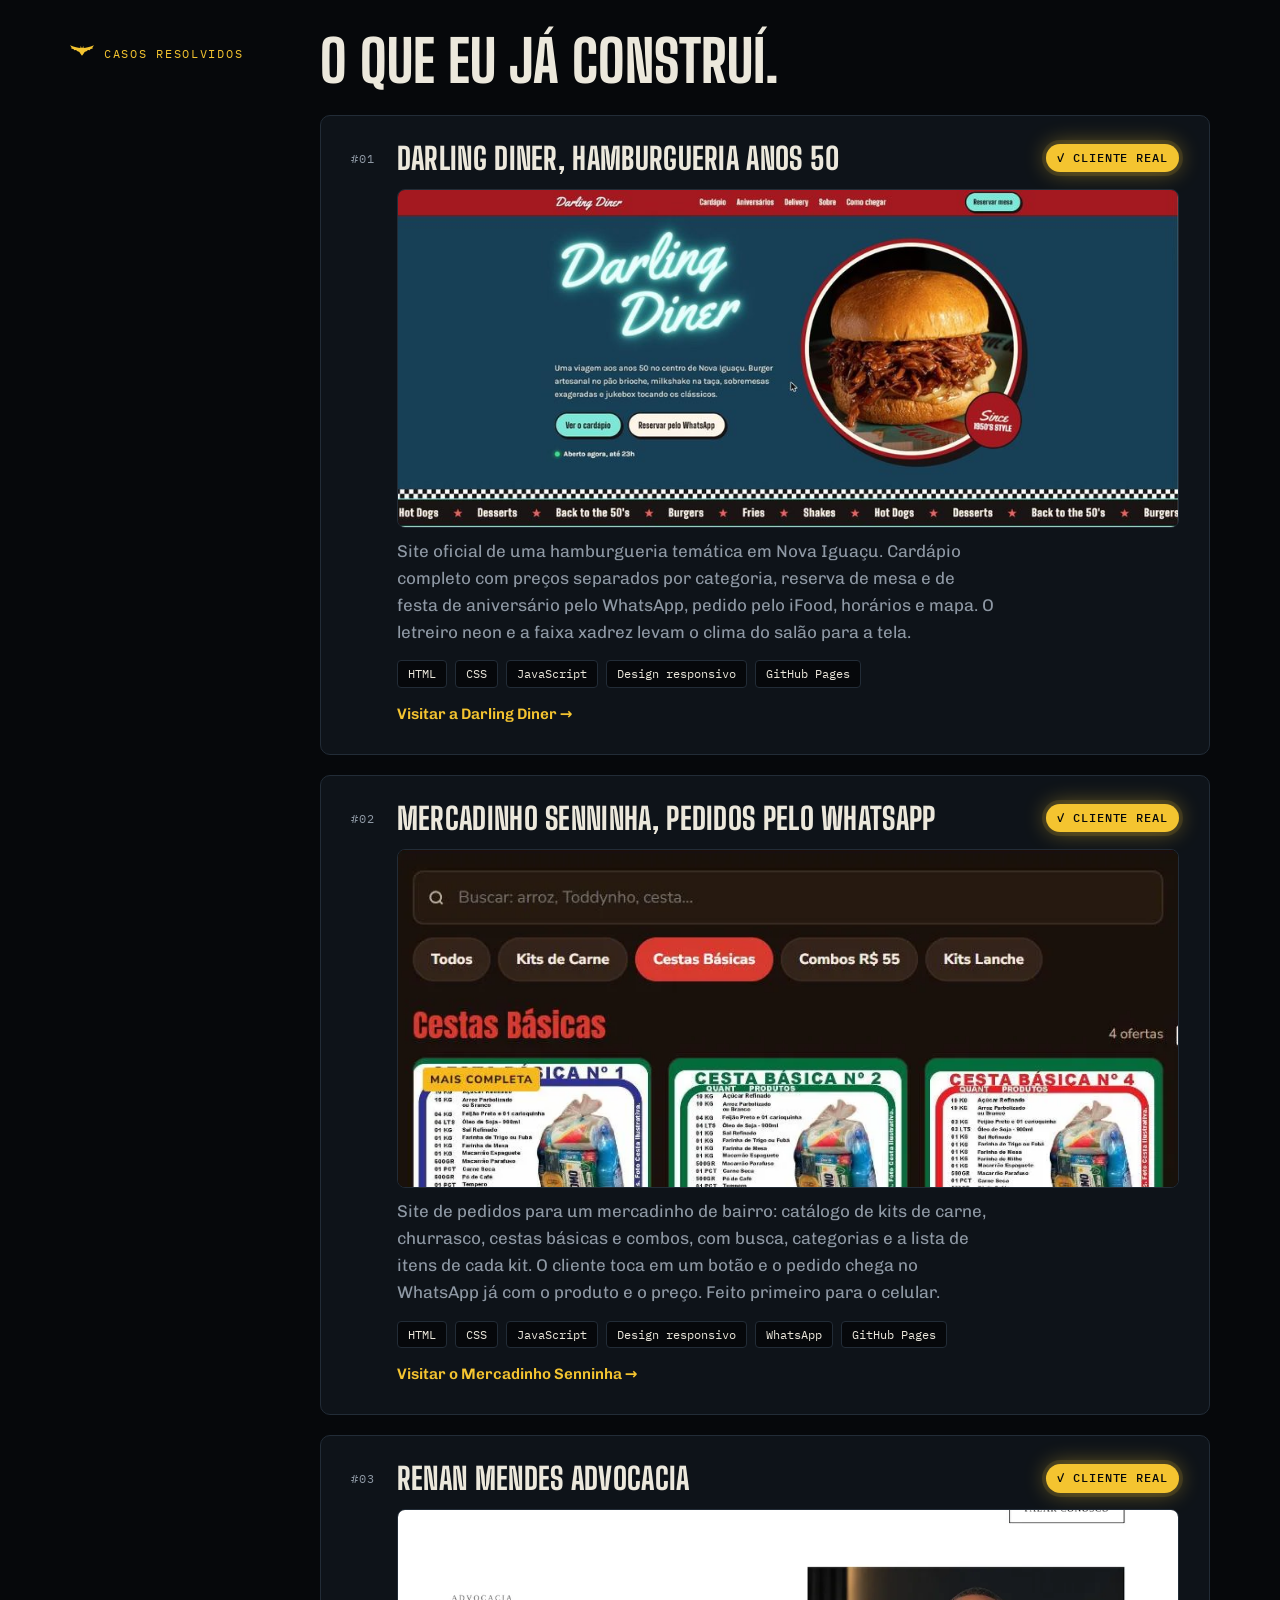
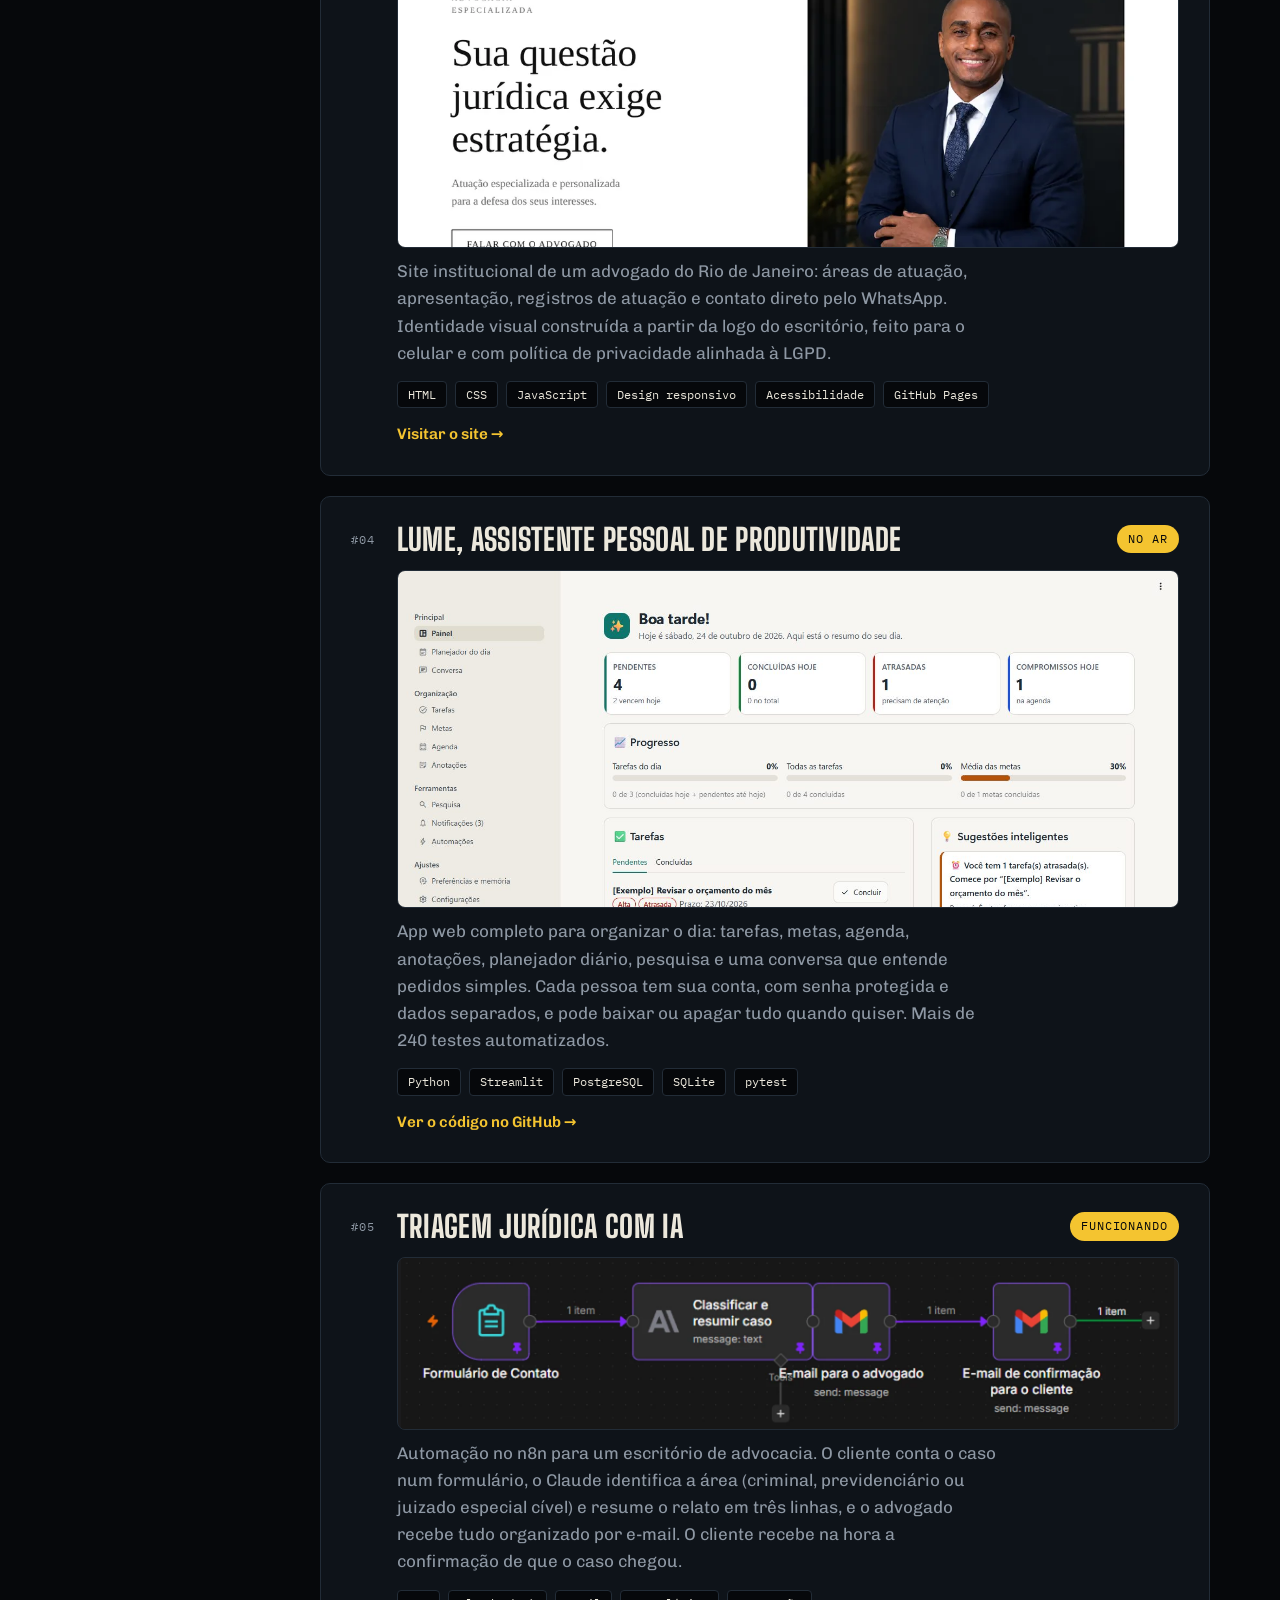
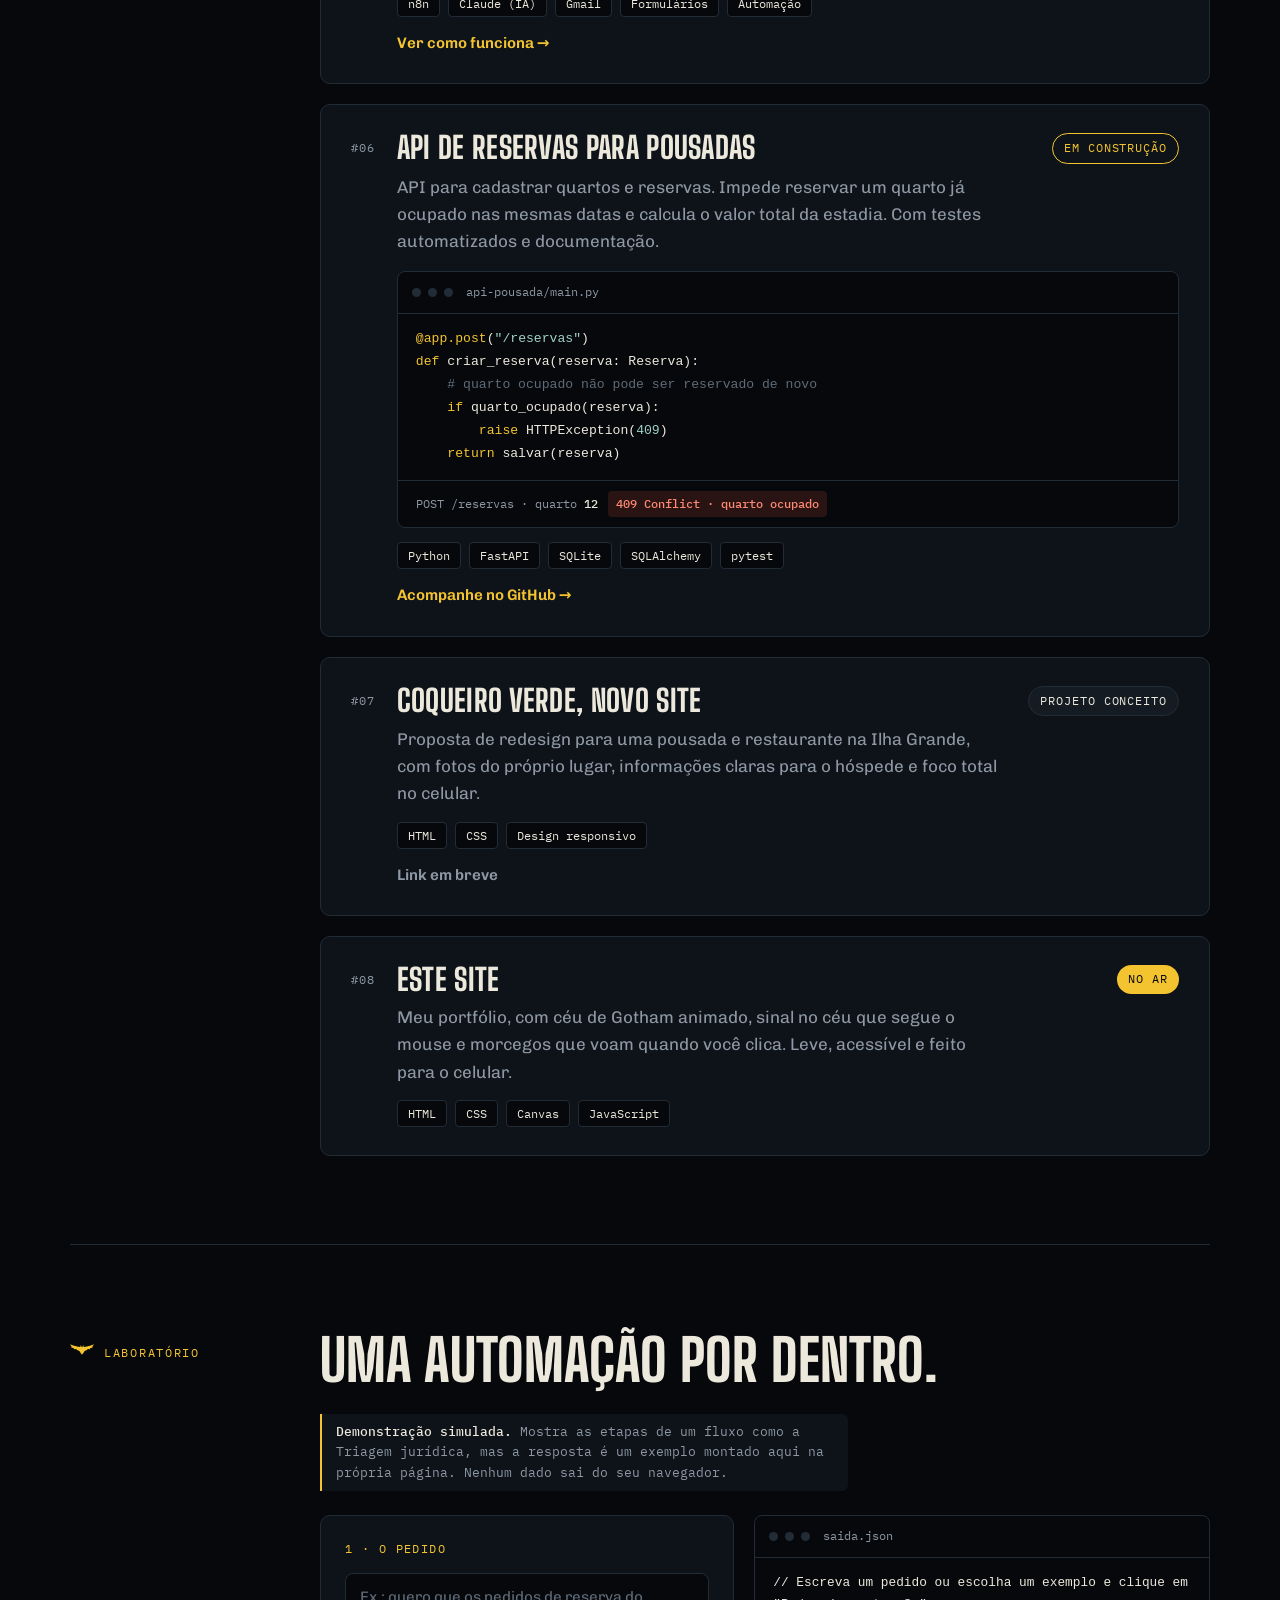
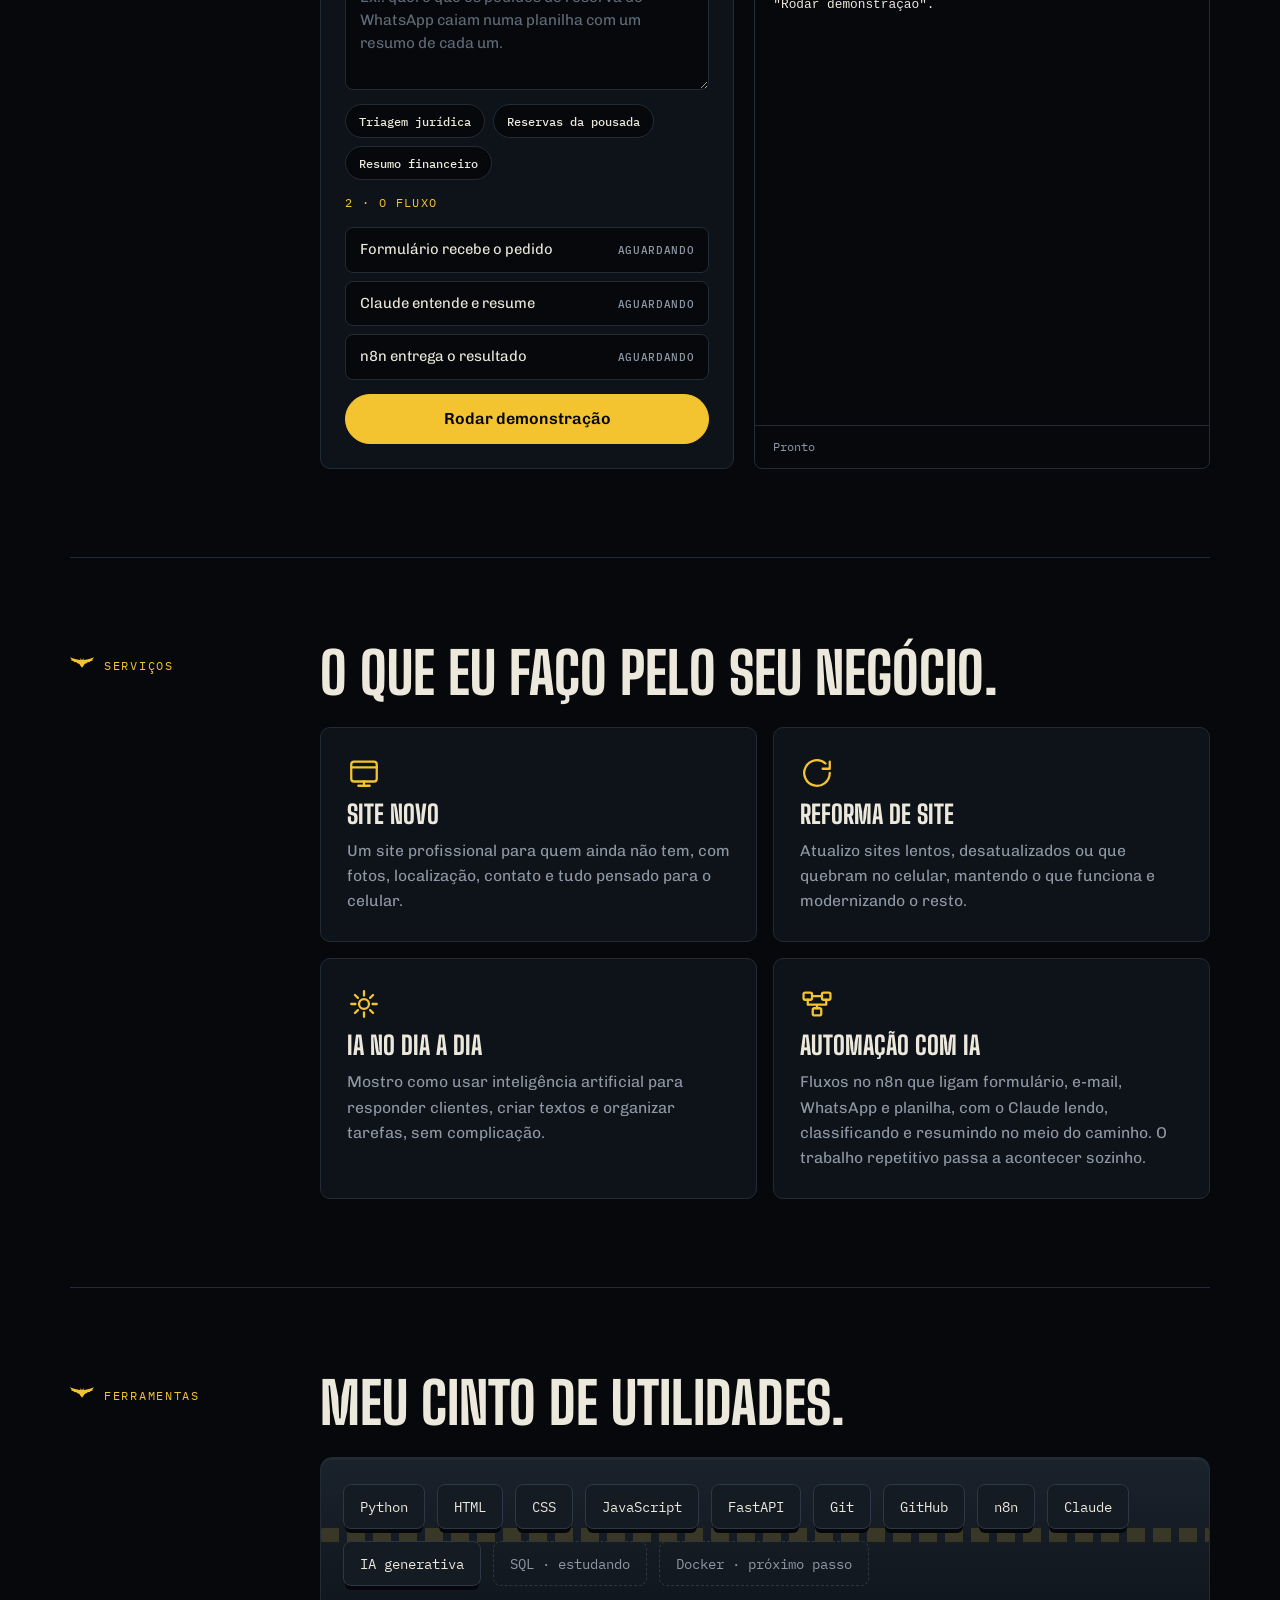
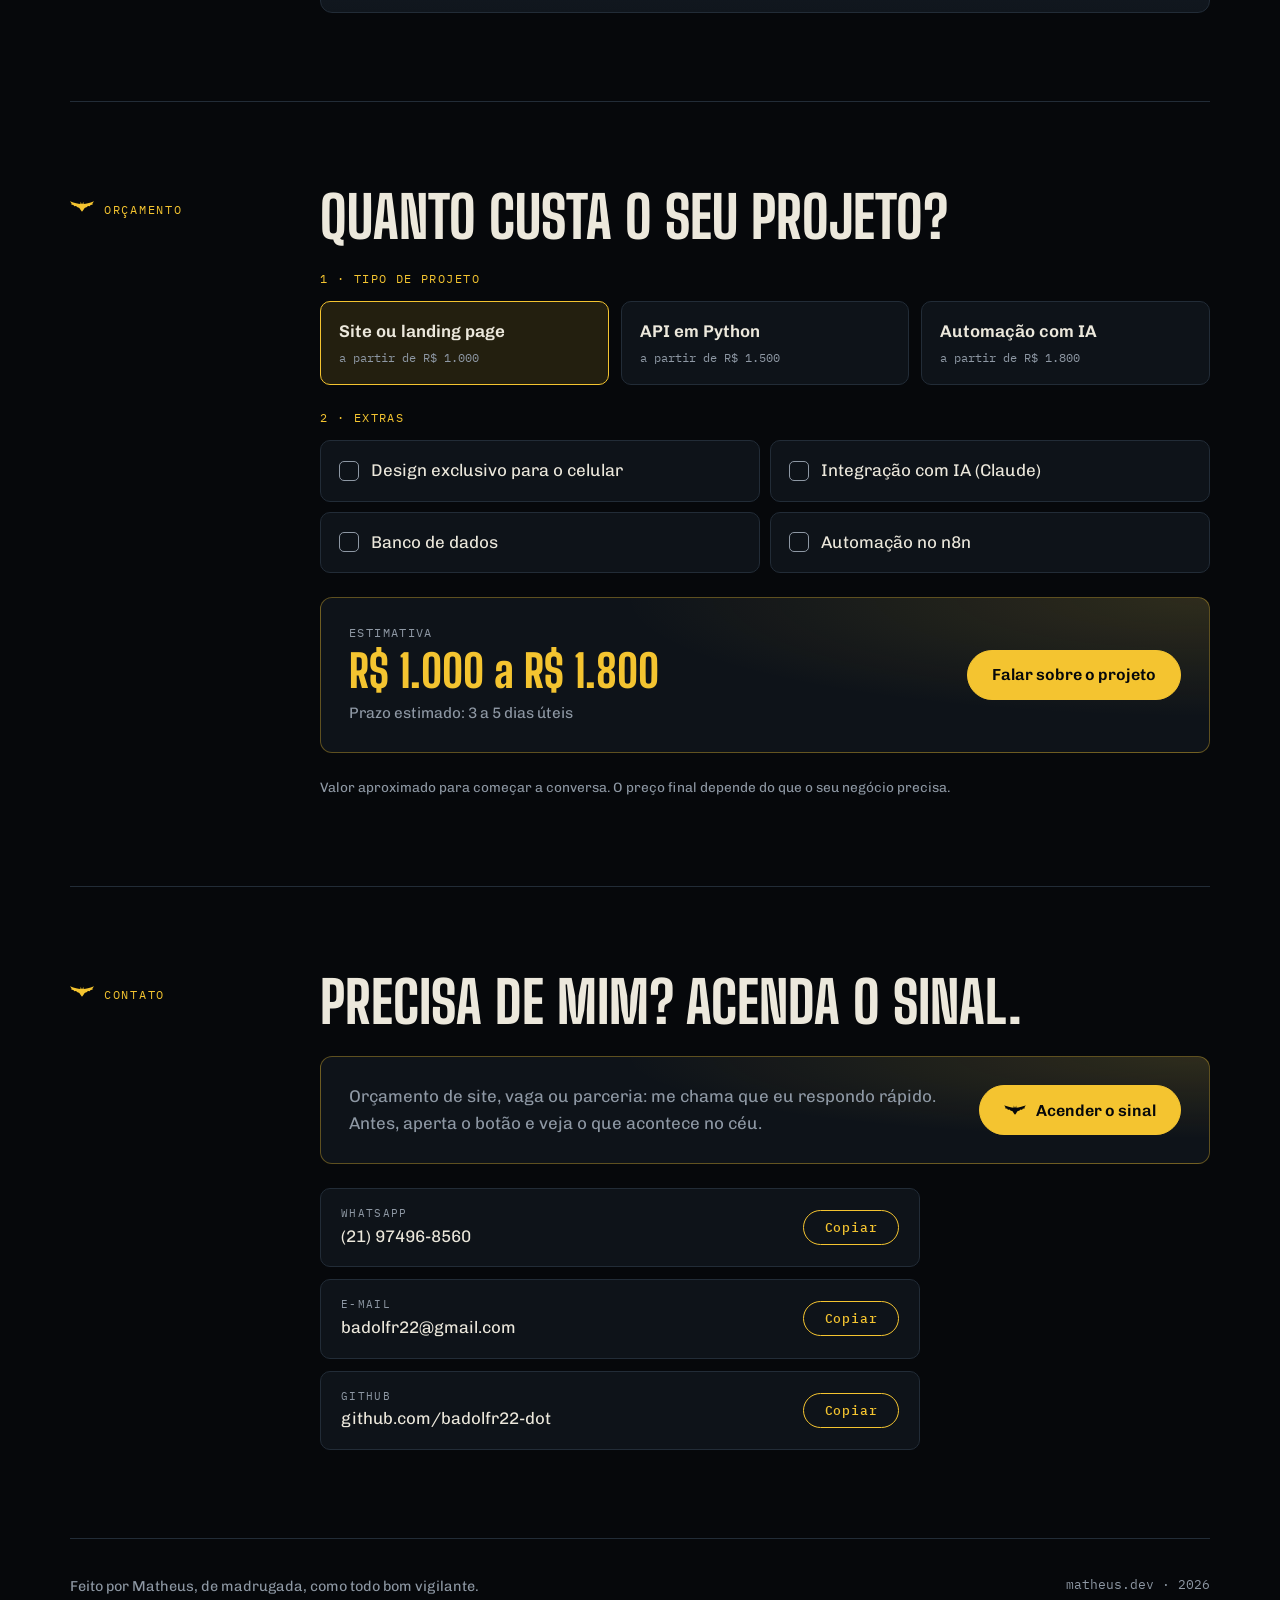
==== commit b1b28fce: "Novo caso no portfólio: Mercadinho Senninha (cliente real)" ====
--- a/index.html
+++ b/index.html
@@ -410,6 +410,22 @@
 
           <article class="proj rv">
             <span class="case">#02</span>
+            <h3>Mercadinho Senninha, pedidos pelo WhatsApp</h3>
+            <span class="status client">✓ Cliente real</span>
+            <a class="shot" href="https://badolfr22-dot.github.io/mercadinho-senninha/" target="_blank" rel="noopener" aria-label="Abrir o site do Mercadinho Senninha">
+              <picture>
+                <source srcset="img/mercadinho-senninha.webp" type="image/webp">
+                <img src="img/mercadinho-senninha.jpg" width="852" height="505" alt="Vitrine de cestas básicas no site do Mercadinho Senninha" loading="lazy">
+              </picture>
+              <span class="shot-cta">Ver site no ar →</span>
+            </a>
+            <p>Site de pedidos para um mercadinho de bairro: catálogo de kits de carne, churrasco, cestas básicas e combos, com busca, categorias e a lista de itens de cada kit. O cliente toca em um botão e o pedido chega no WhatsApp já com o produto e o preço. Feito primeiro para o celular.</p>
+            <div class="tags"><span>HTML</span><span>CSS</span><span>JavaScript</span><span>Design responsivo</span><span>WhatsApp</span><span>GitHub Pages</span></div>
+            <a class="more" href="https://badolfr22-dot.github.io/mercadinho-senninha/" target="_blank" rel="noopener">Visitar o Mercadinho Senninha →</a>
+          </article>
+
+          <article class="proj rv">
+            <span class="case">#03</span>
             <h3>Renan Mendes Advocacia</h3>
             <span class="status client">✓ Cliente real</span>
             <a class="shot" href="renan-mendes-advocacia/" target="_blank" rel="noopener" aria-label="Abrir o site Renan Mendes Advocacia">
@@ -425,7 +441,7 @@
           </article>
 
           <article class="proj rv">
-            <span class="case">#03</span>
+            <span class="case">#04</span>
             <h3>Lume, assistente pessoal de produtividade</h3>
             <span class="status live">No ar</span>
             <a class="shot" href="https://lume-assistente.streamlit.app" target="_blank" rel="noopener" aria-label="Abrir o Lume">
@@ -438,7 +454,7 @@
           </article>
 
           <article class="proj rv">
-            <span class="case">#04</span>
+            <span class="case">#05</span>
             <h3>Triagem jurídica com IA</h3>
             <span class="status live">Funcionando</span>
             <a class="shot shot--fluxo" href="https://github.com/badolfr22-dot/badolfr22-dot.github.io/tree/main/projetos/triagem-juridica-n8n" target="_blank" rel="noopener" aria-label="Ver a documentação do fluxo de triagem jurídica no GitHub">
@@ -453,7 +469,7 @@
           </article>
 
           <article class="proj rv">
-            <span class="case">#05</span>
+            <span class="case">#06</span>
             <h3>API de Reservas para pousadas</h3>
             <span class="status wip">Em construção</span>
             <p>API para cadastrar quartos e reservas. Impede reservar um quarto já ocupado nas mesmas datas e calcula o valor total da estadia. Com testes automatizados e documentação.</p>
@@ -472,7 +488,7 @@
           </article>
 
           <article class="proj rv">
-            <span class="case">#06</span>
+            <span class="case">#07</span>
             <h3>Coqueiro Verde, novo site</h3>
             <span class="status concept">Projeto conceito</span>
             <p>Proposta de redesign para uma pousada e restaurante na Ilha Grande, com fotos do próprio lugar, informações claras para o hóspede e foco total no celular.</p>
@@ -481,7 +497,7 @@
           </article>
 
           <article class="proj rv">
-            <span class="case">#07</span>
+            <span class="case">#08</span>
             <h3>Este site</h3>
             <span class="status live">No ar</span>
             <p>Meu portfólio, com céu de Gotham animado, sinal no céu que segue o mouse e morcegos que voam quando você clica. Leve, acessível e feito para o celular.</p>
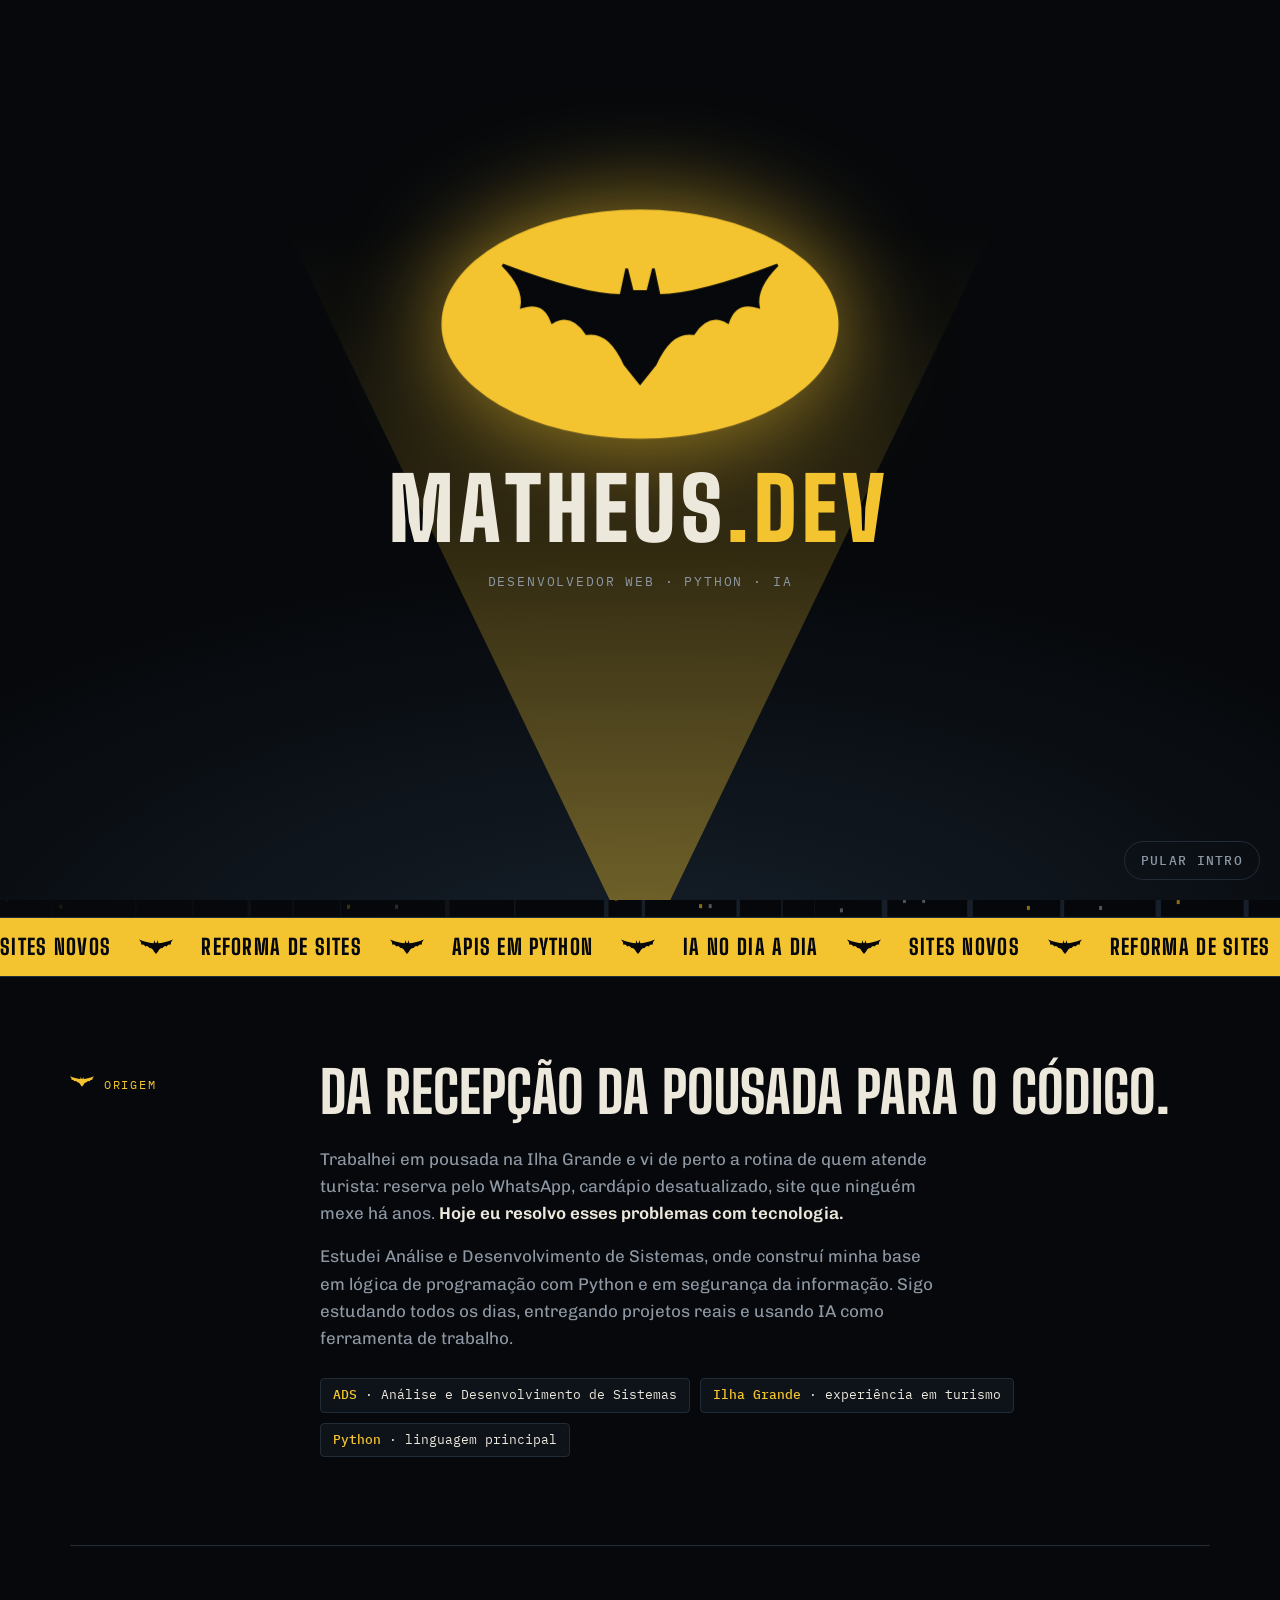
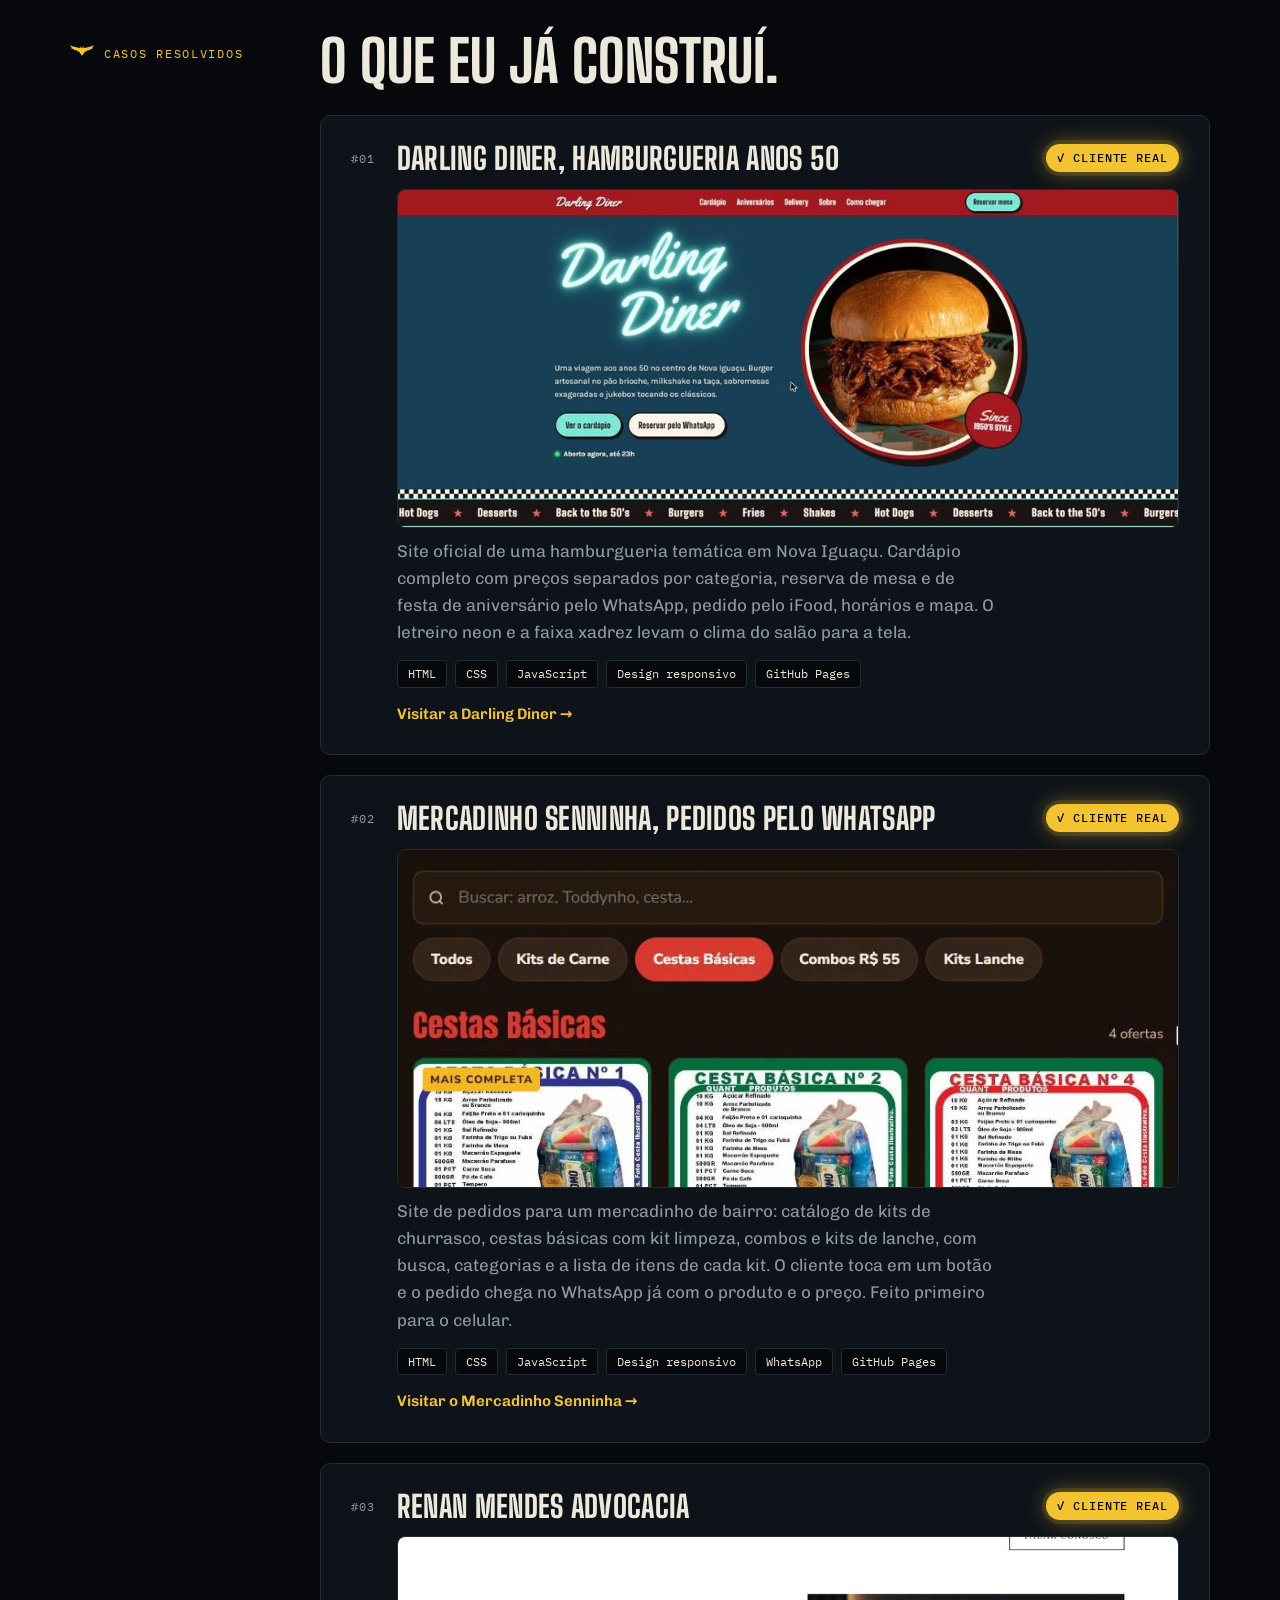
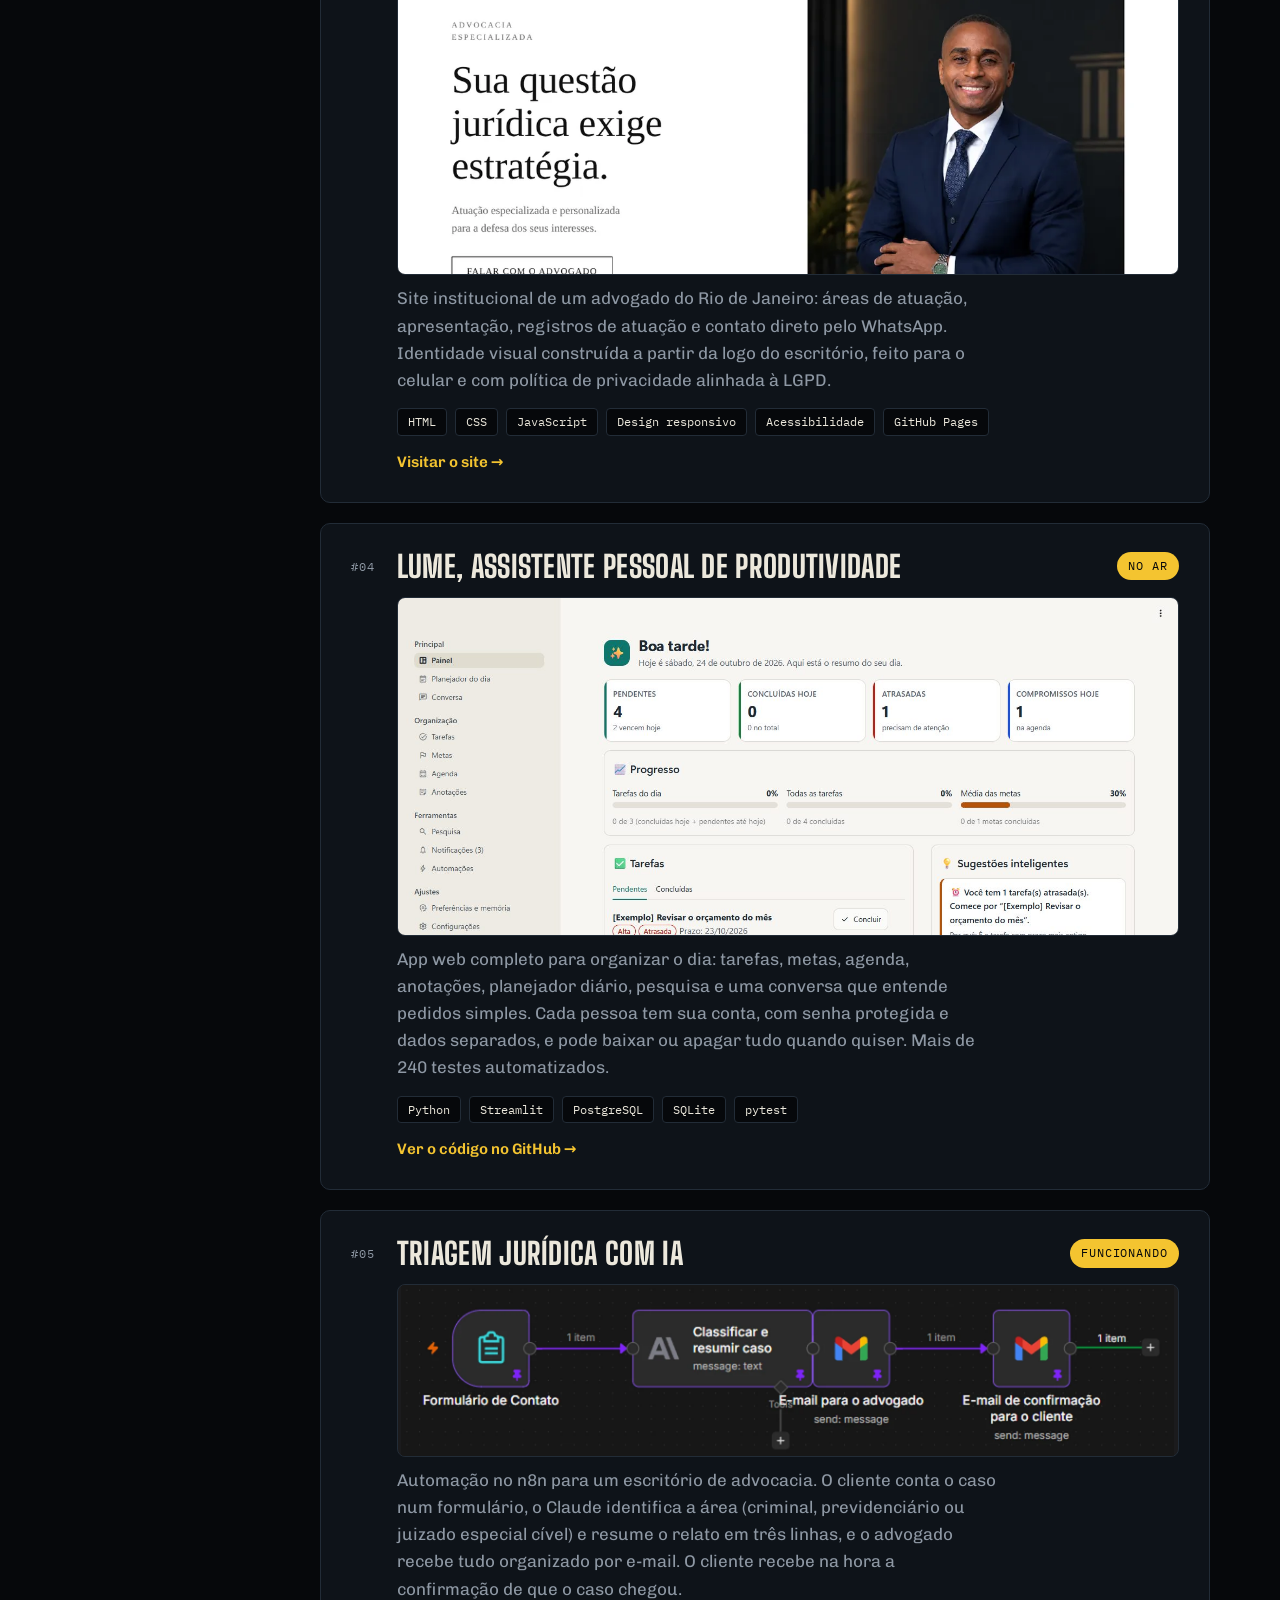
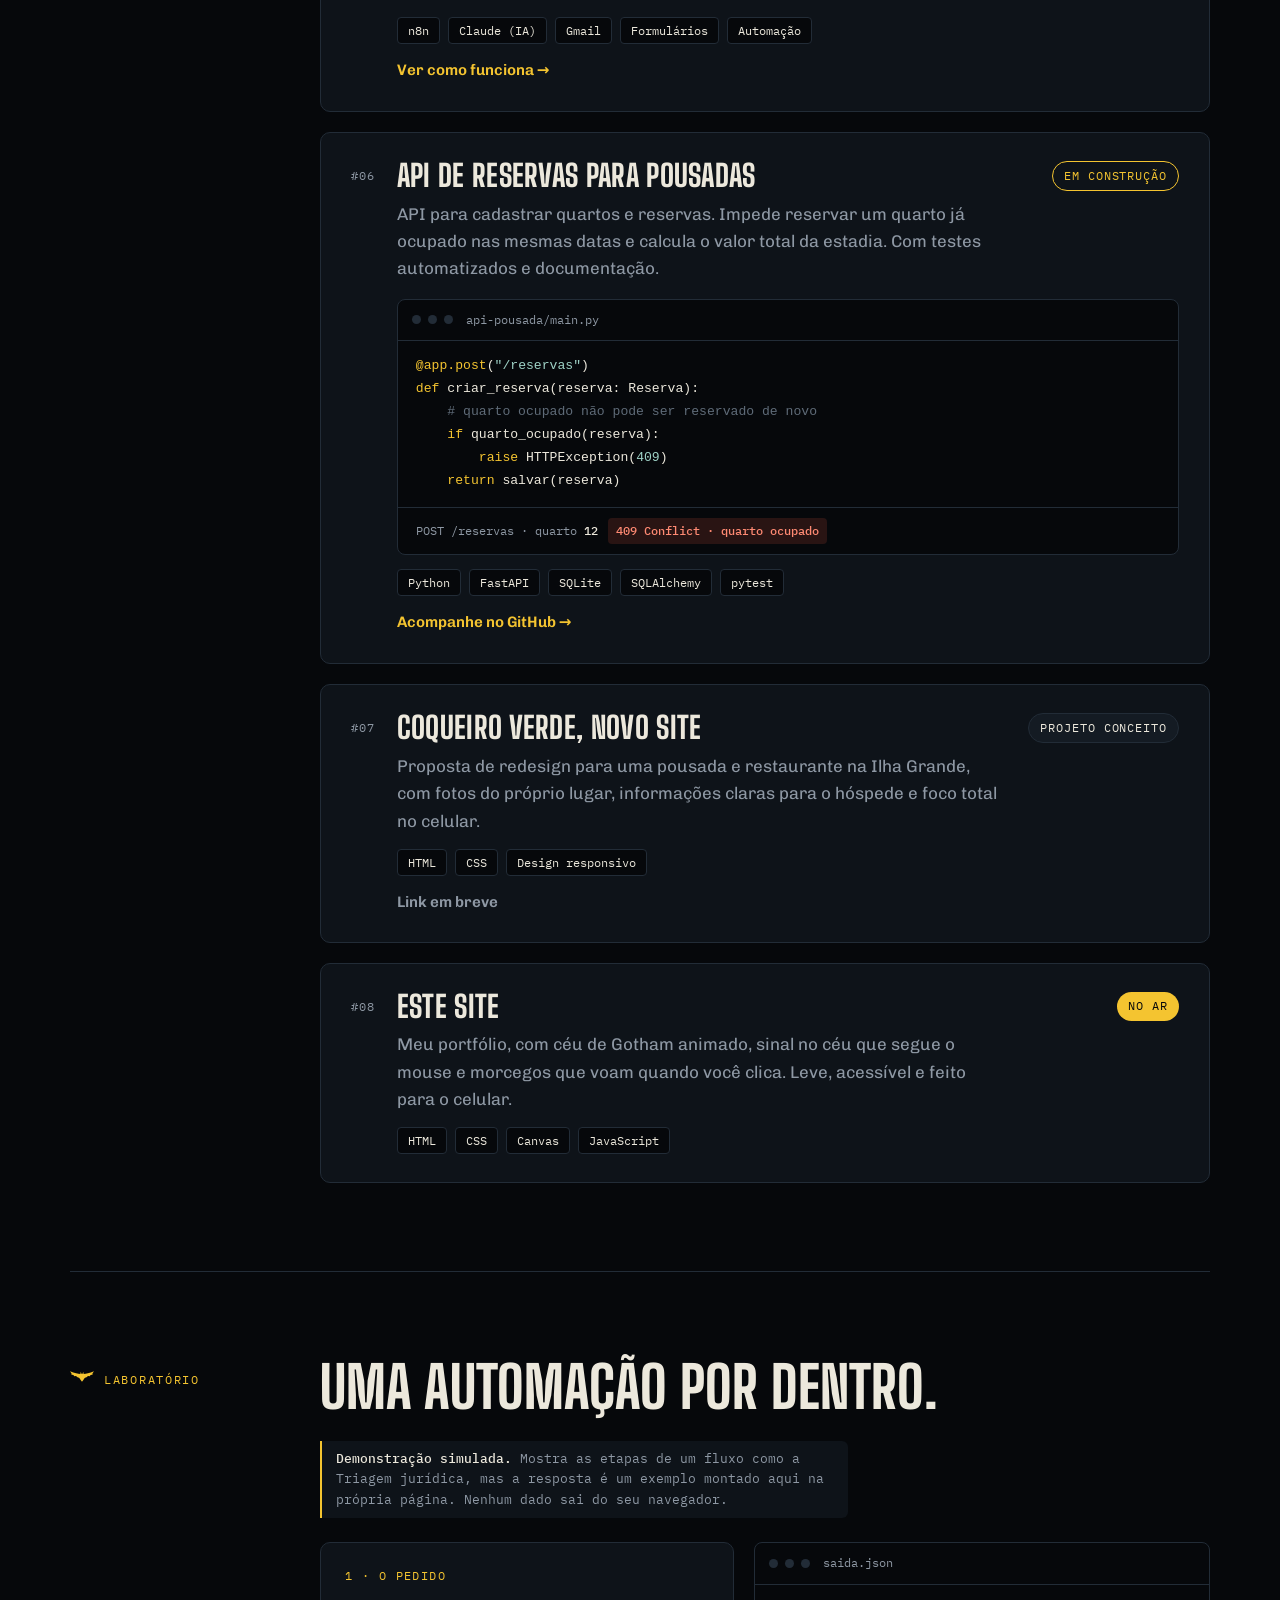
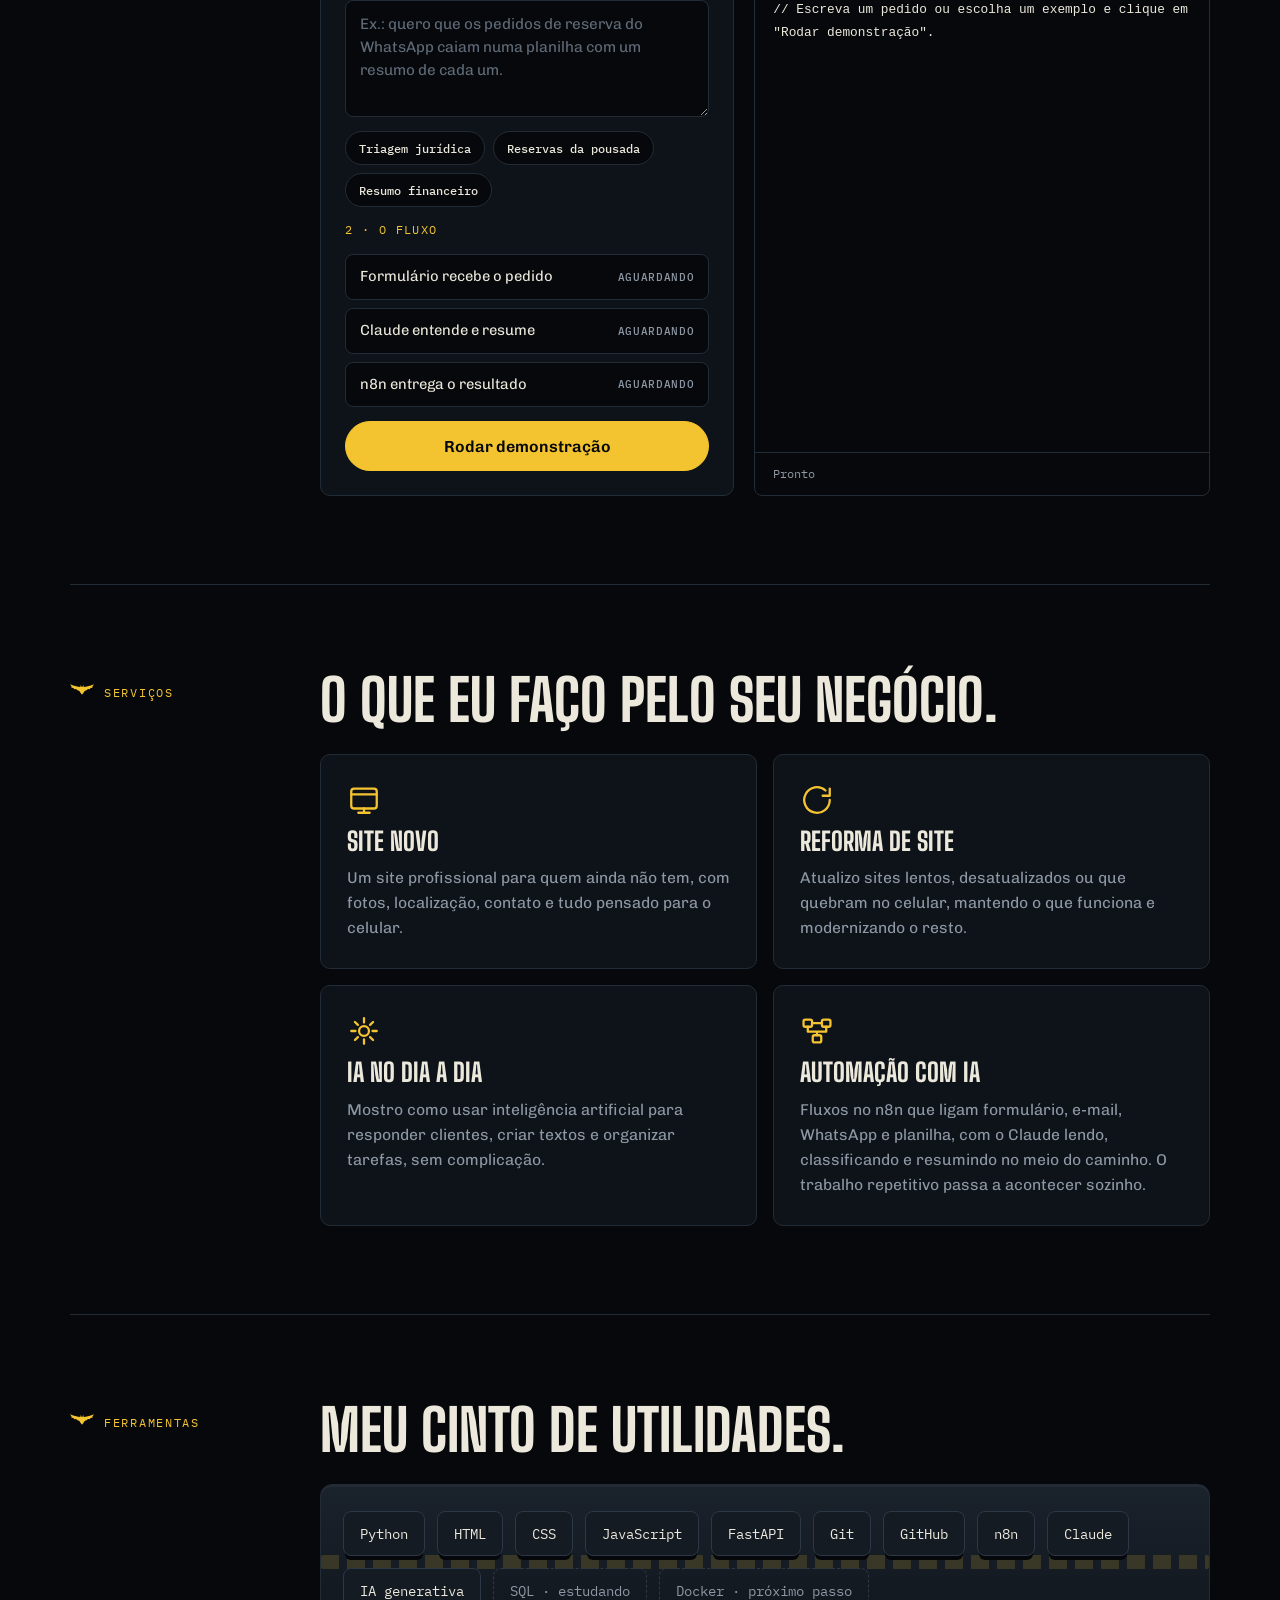
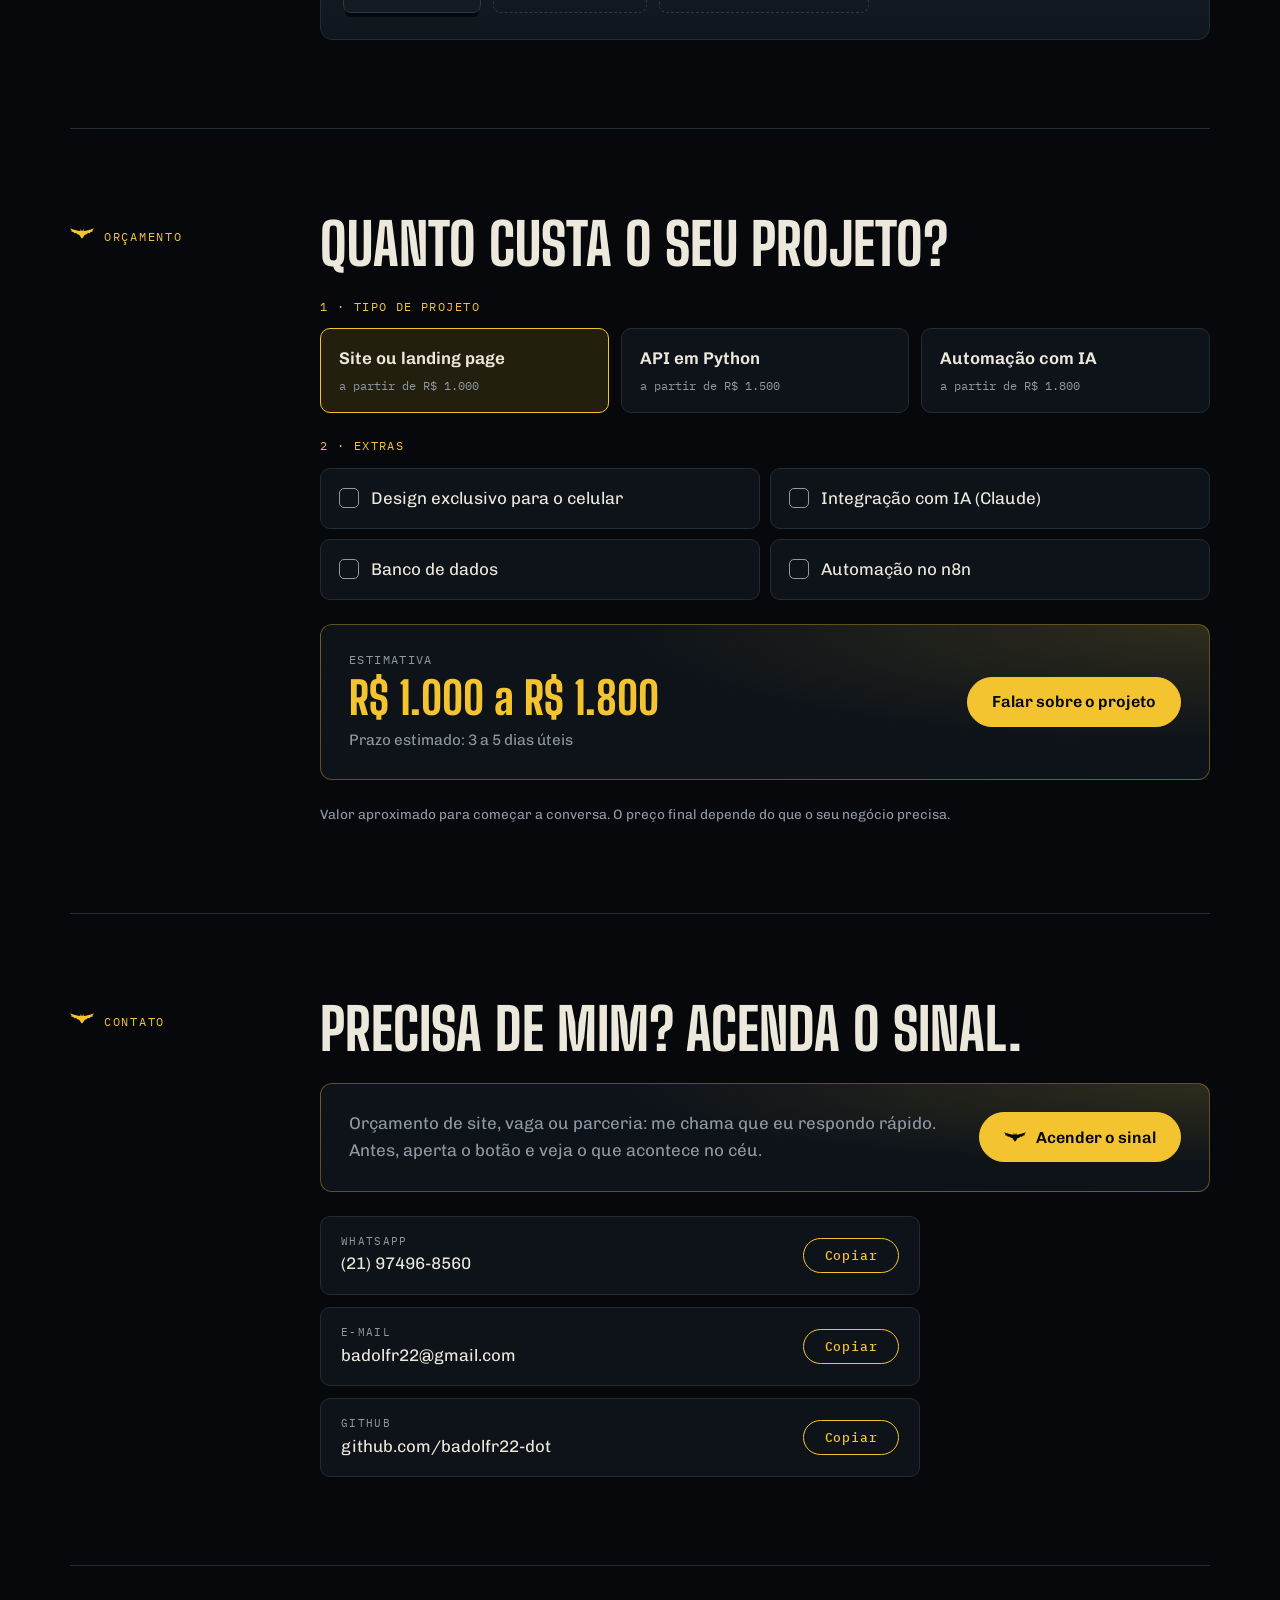
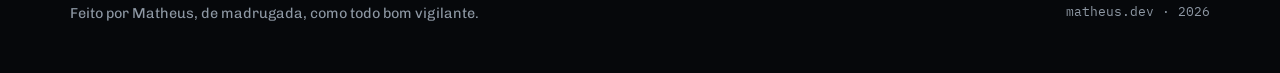
==== commit 34f8bfdf: "Mercadinho Senninha: atualiza descrição do caso (sem Kit Carne Padrão)" ====
--- a/index.html
+++ b/index.html
@@ -419,7 +419,7 @@
               </picture>
               <span class="shot-cta">Ver site no ar →</span>
             </a>
-            <p>Site de pedidos para um mercadinho de bairro: catálogo de kits de carne, churrasco, cestas básicas e combos, com busca, categorias e a lista de itens de cada kit. O cliente toca em um botão e o pedido chega no WhatsApp já com o produto e o preço. Feito primeiro para o celular.</p>
+            <p>Site de pedidos para um mercadinho de bairro: catálogo de kits de churrasco, cestas básicas com kit limpeza, combos e kits de lanche, com busca, categorias e a lista de itens de cada kit. O cliente toca em um botão e o pedido chega no WhatsApp já com o produto e o preço. Feito primeiro para o celular.</p>
             <div class="tags"><span>HTML</span><span>CSS</span><span>JavaScript</span><span>Design responsivo</span><span>WhatsApp</span><span>GitHub Pages</span></div>
             <a class="more" href="https://badolfr22-dot.github.io/mercadinho-senninha/" target="_blank" rel="noopener">Visitar o Mercadinho Senninha →</a>
           </article>
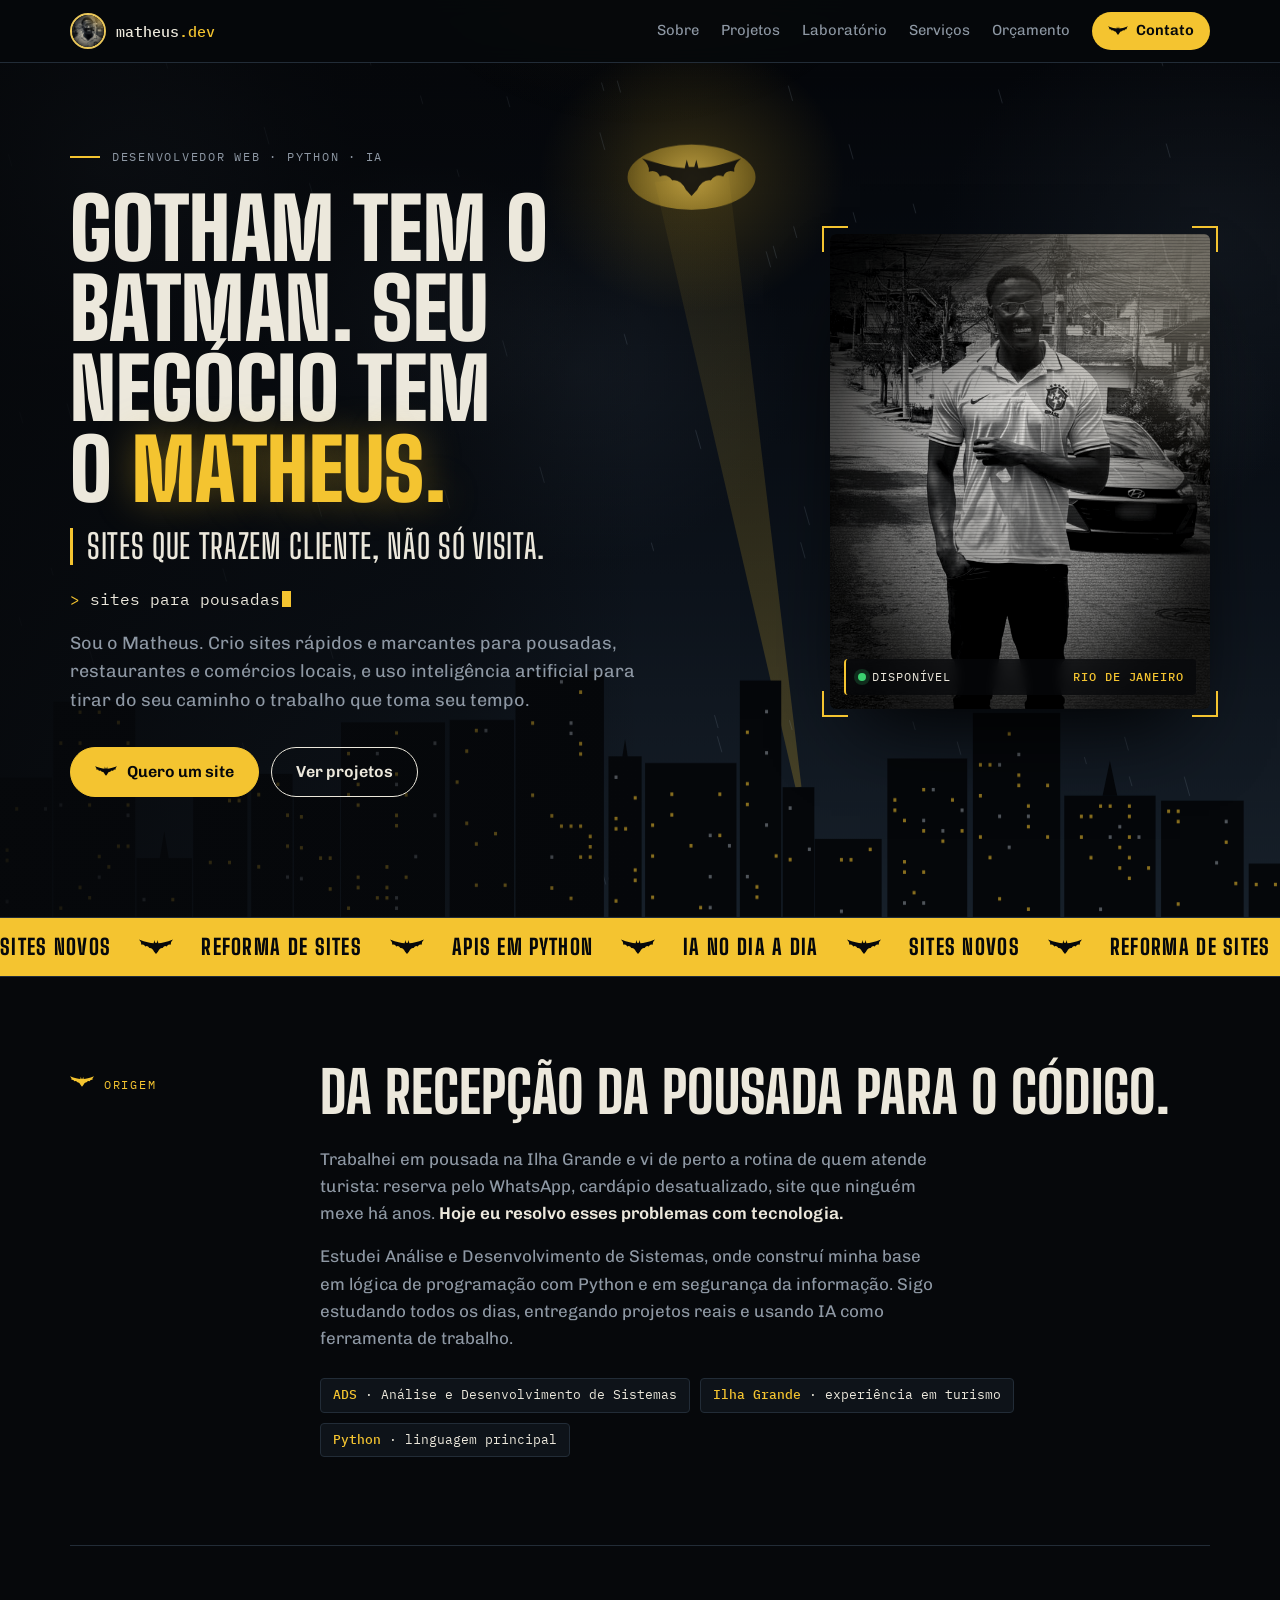
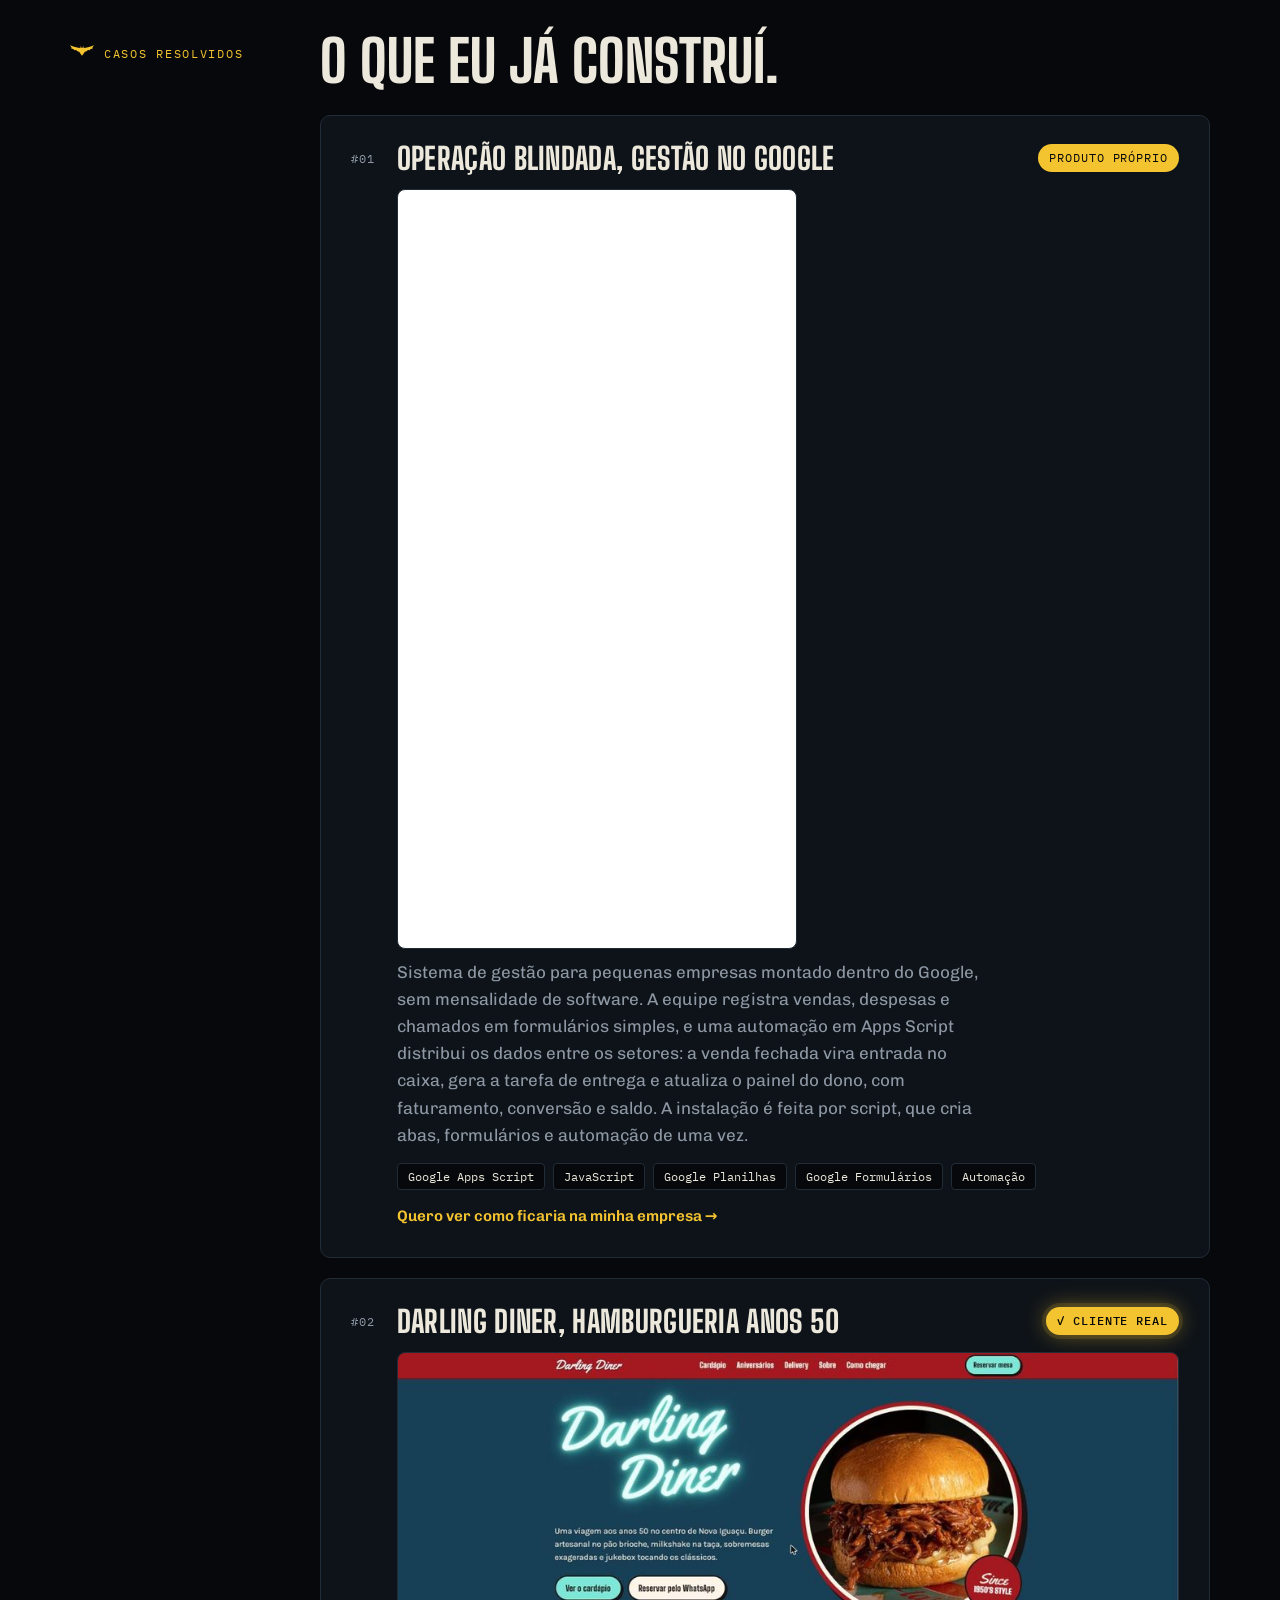
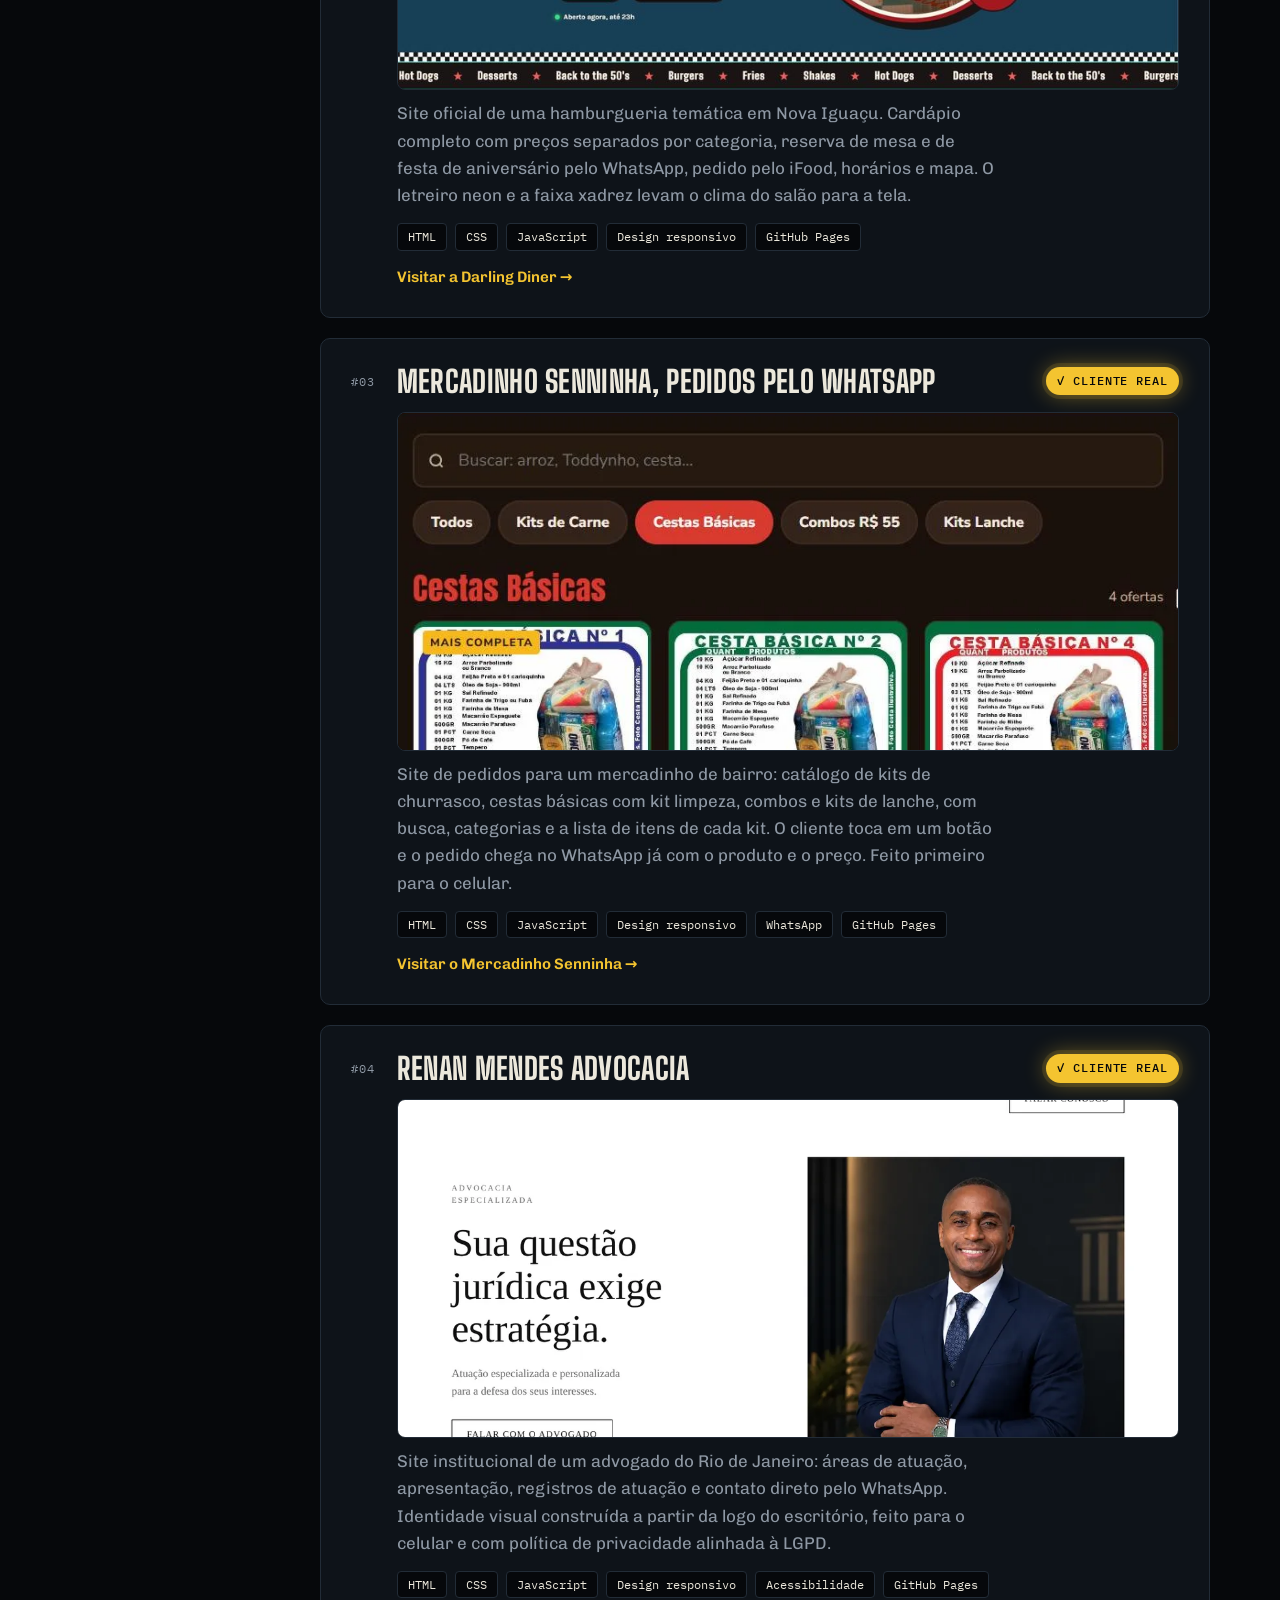
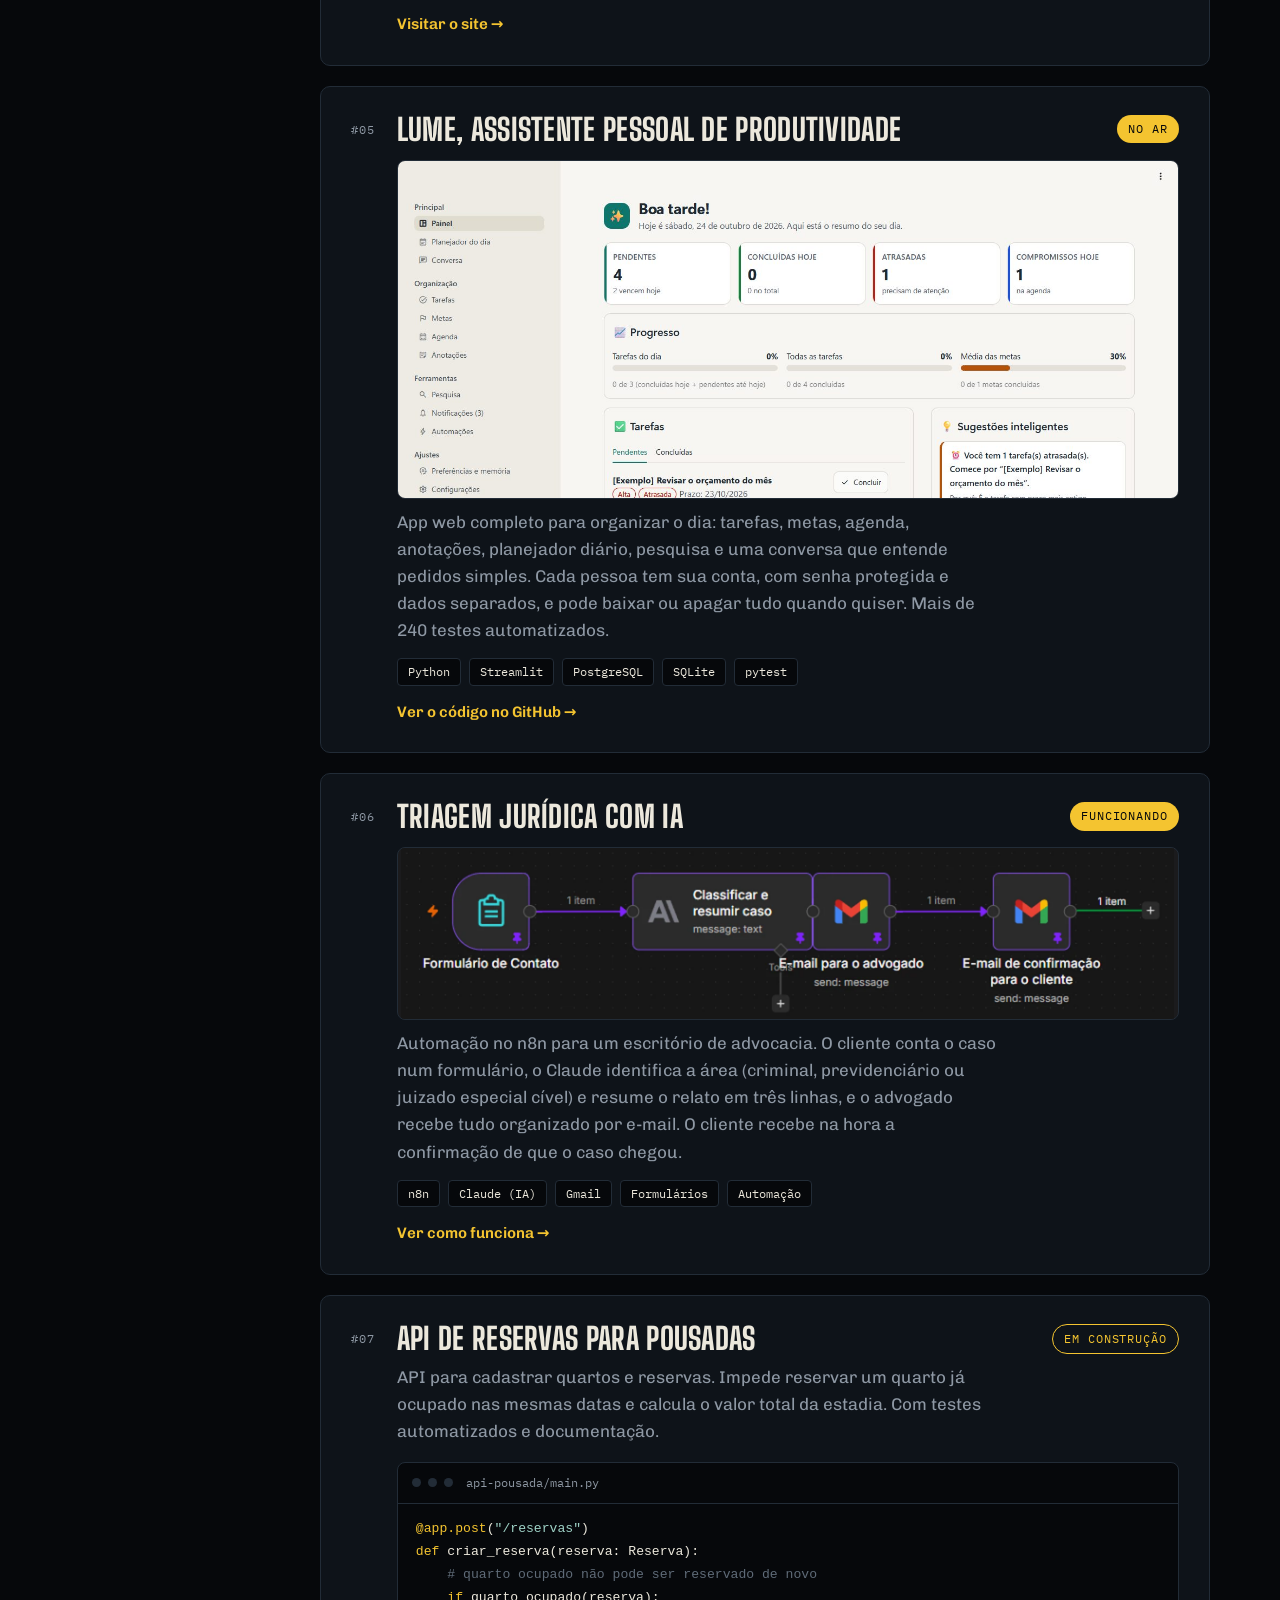
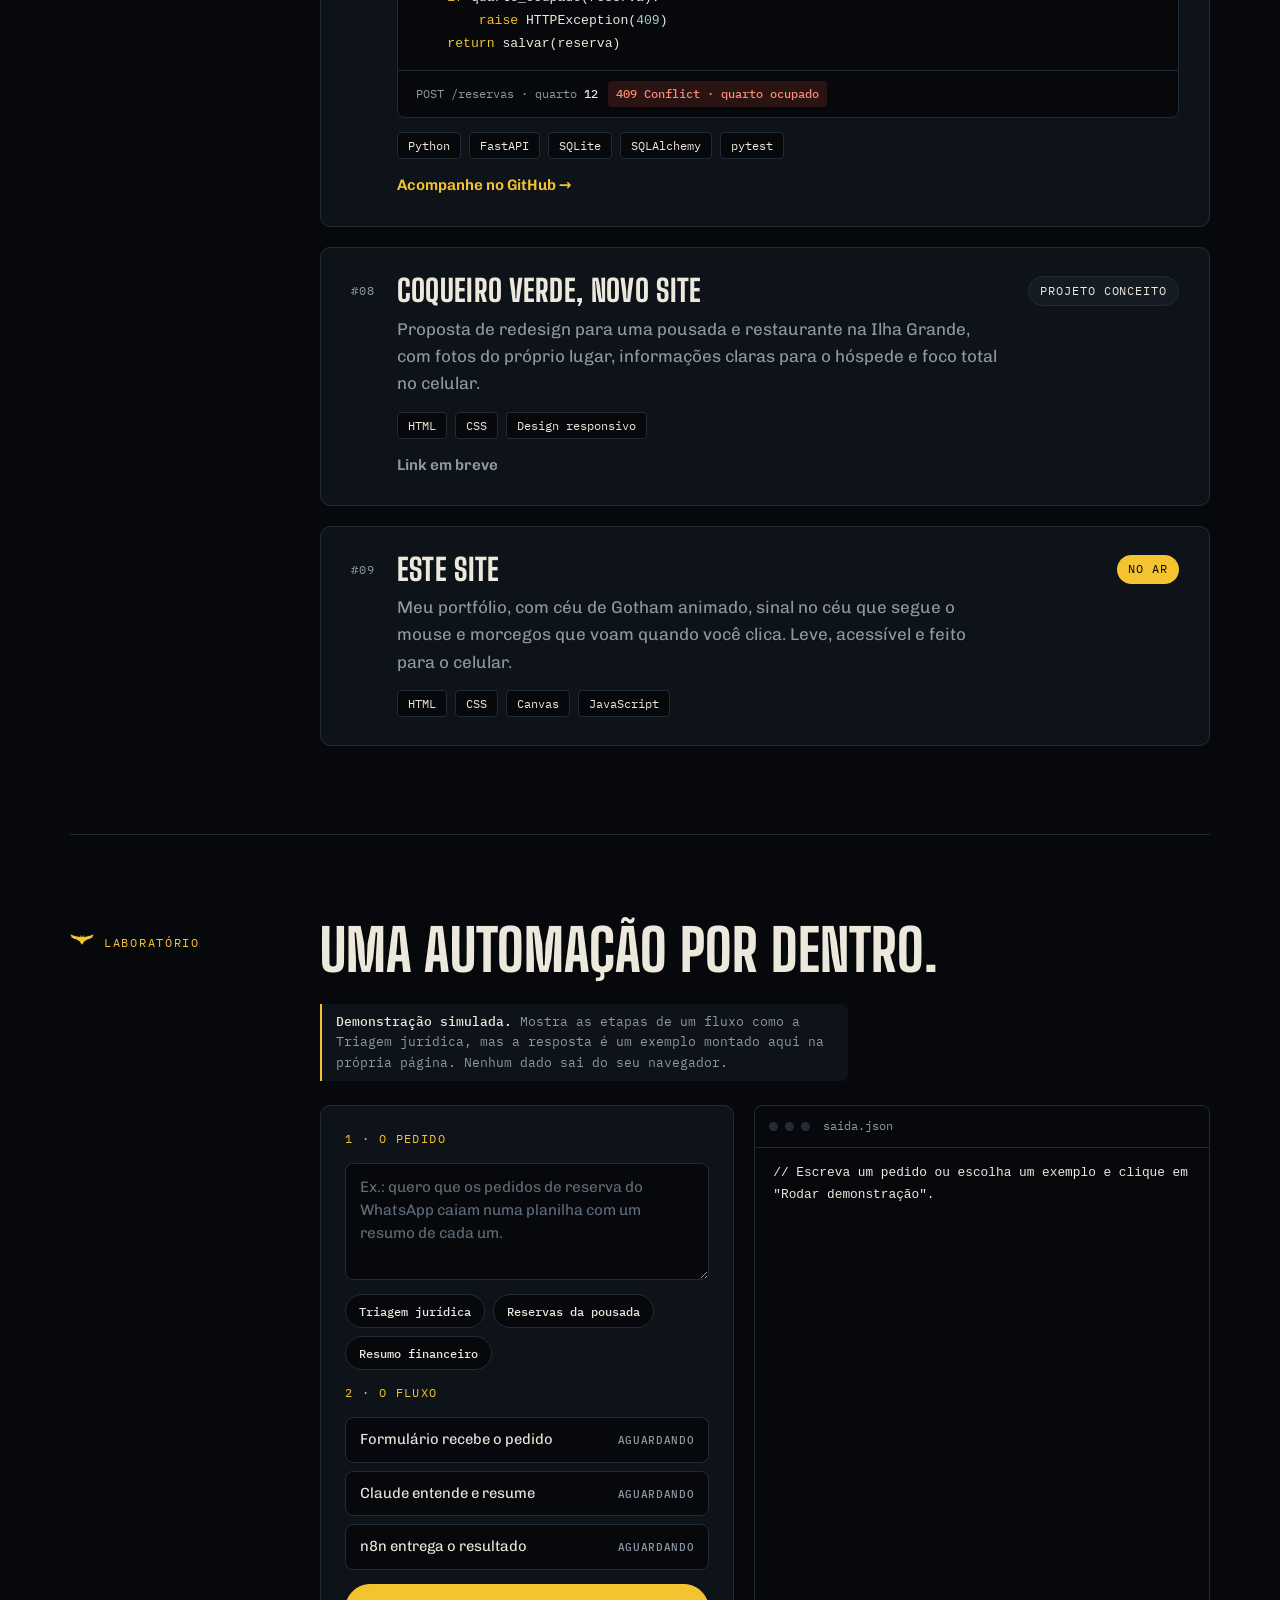
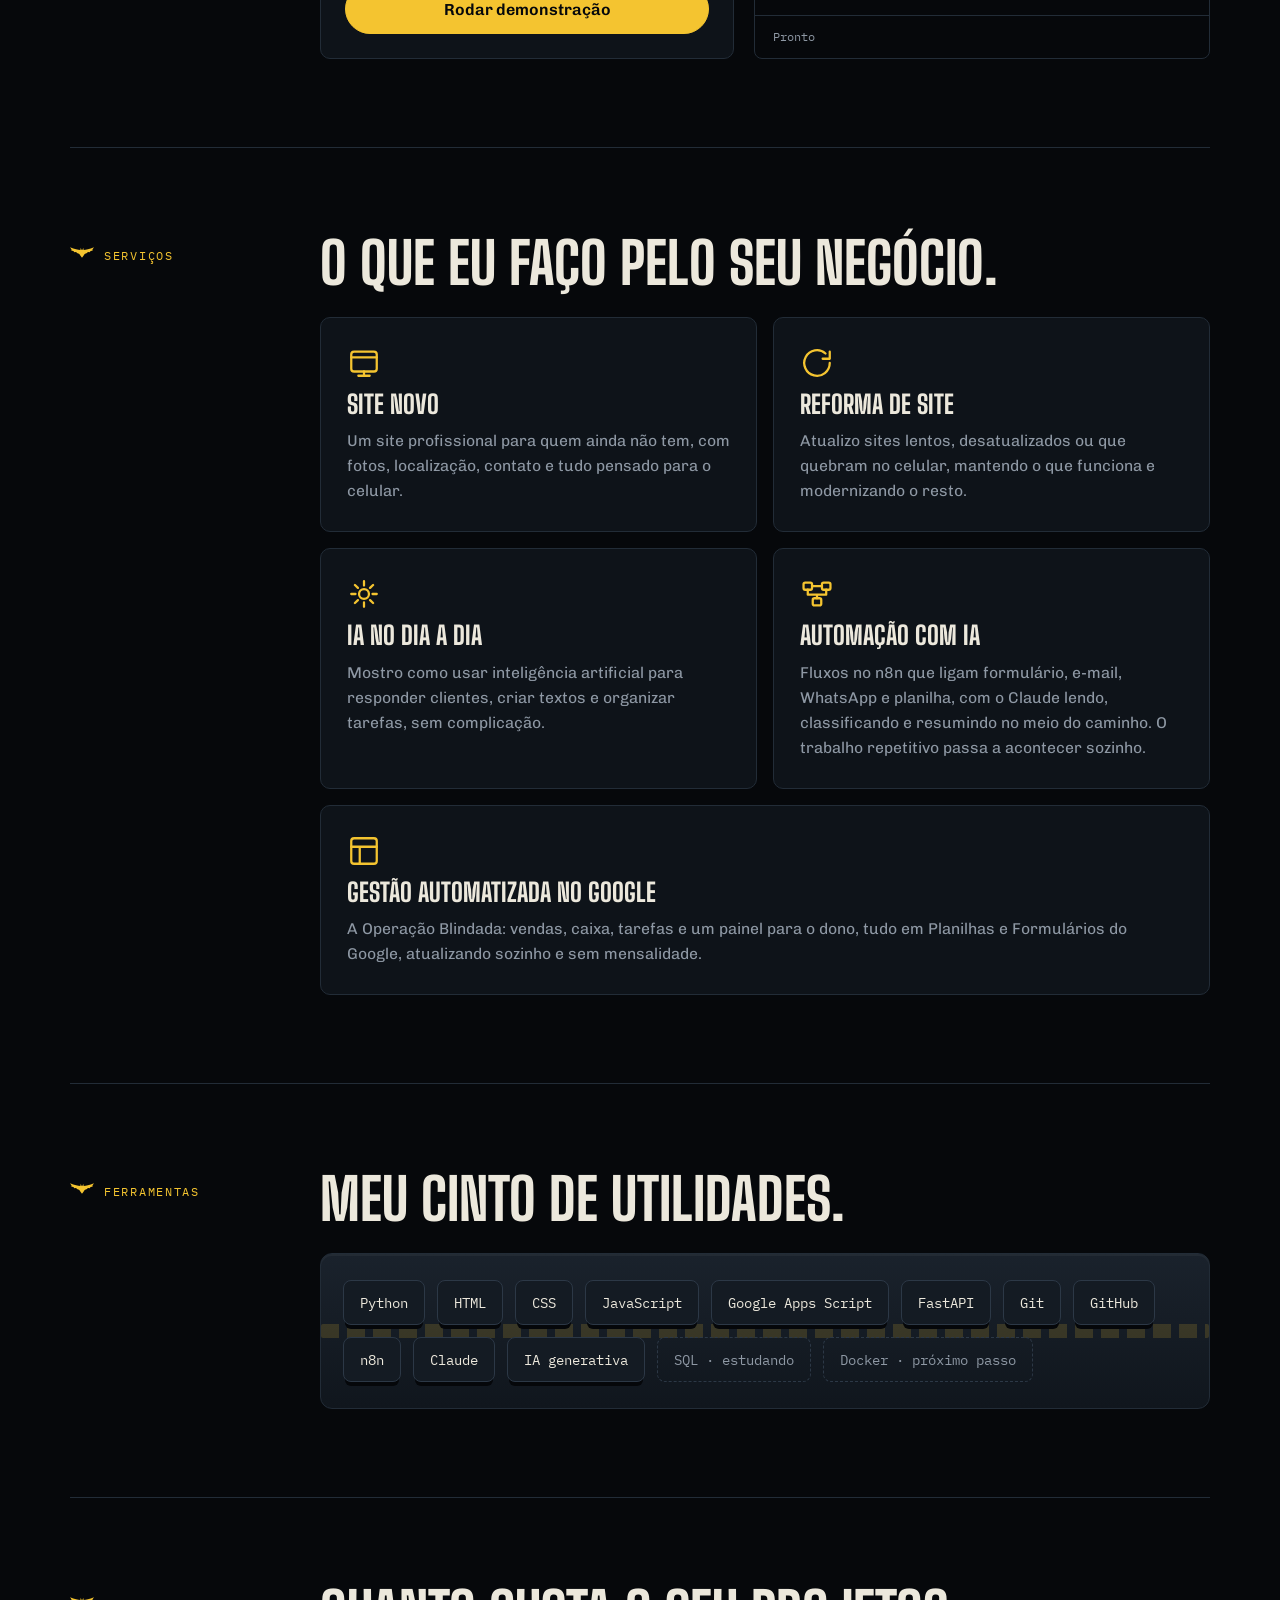
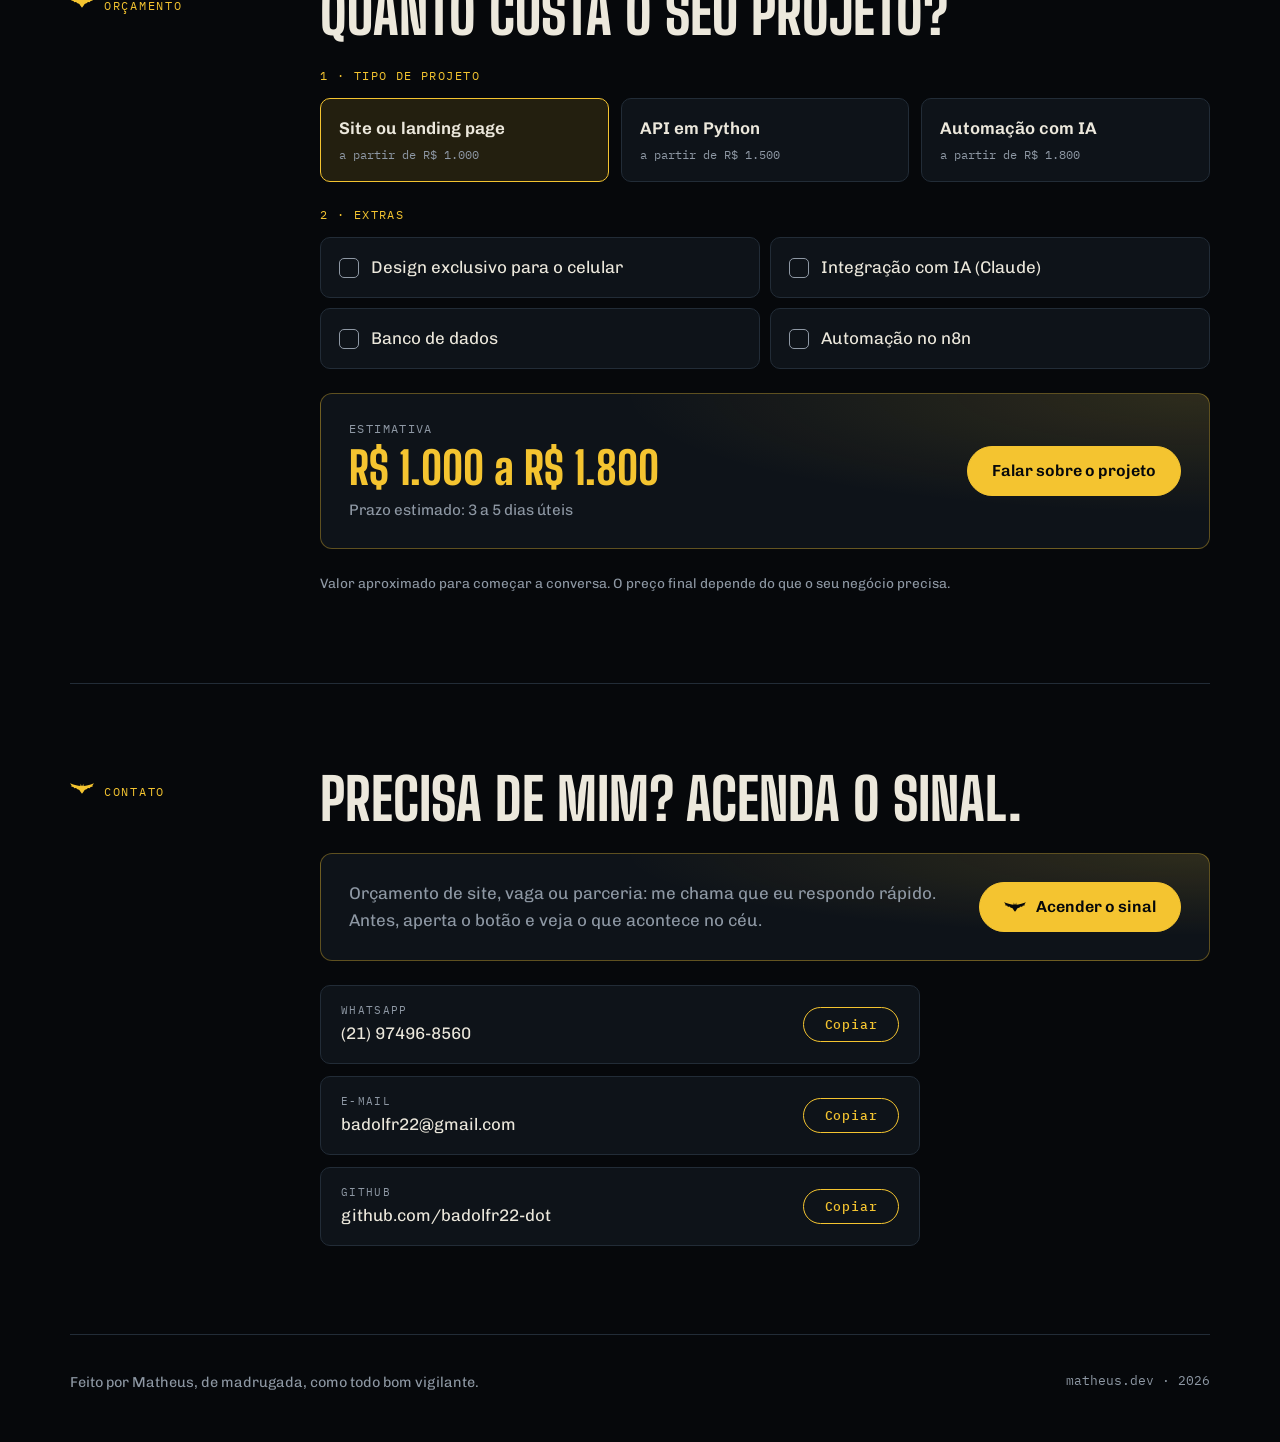
==== commit 9b1d9b31: "Adiciona Operação Blindada ao portfólio" ====
--- a/index.html
+++ b/index.html
@@ -160,6 +160,7 @@
 .status.concept{color:var(--ink);border:1px solid var(--line);background:var(--plate)}
 .status.client{background:var(--signal);color:var(--night);box-shadow:0 0 0 4px var(--signal-soft),0 0 22px rgba(244,196,48,.45);font-weight:500}
 .shot{grid-column:2/-1;position:relative;display:block;margin-top:6px;border-radius:8px;overflow:hidden;border:1px solid var(--line);aspect-ratio:960/416;max-width:100%;background:var(--night)}
+.shot--reel{aspect-ratio:auto;width:100%;max-width:400px;height:760px;border:1px solid var(--line);background:#fff}
 .shot img{width:100%;height:100%;object-fit:cover;display:block;transition:transform .6s cubic-bezier(.2,.8,.2,1),filter .4s}
 .shot:hover img{transform:scale(1.04);filter:brightness(.75)}
 .shot-cta{position:absolute;right:12px;bottom:12px;font:500 .78rem var(--mono);letter-spacing:.06em;text-transform:uppercase;background:var(--signal);color:var(--night);padding:7px 12px;border-radius:999px;opacity:0;transform:translateY(6px);transition:opacity .3s,transform .3s}
@@ -397,6 +398,15 @@
         <div class="projects">
           <article class="proj rv">
             <span class="case">#01</span>
+            <h3>Operação Blindada, gestão no Google</h3>
+            <span class="status live">Produto próprio</span>
+            <iframe class="shot shot--reel" src="https://www.instagram.com/reel/DfDPp4EyOhS/embed/" title="Vídeo de 1 minuto mostrando a Operação Blindada funcionando" loading="lazy" allowtransparency="true" scrolling="no"></iframe>
+            <p>Sistema de gestão para pequenas empresas montado dentro do Google, sem mensalidade de software. A equipe registra vendas, despesas e chamados em formulários simples, e uma automação em Apps Script distribui os dados entre os setores: a venda fechada vira entrada no caixa, gera a tarefa de entrega e atualiza o painel do dono, com faturamento, conversão e saldo. A instalação é feita por script, que cria abas, formulários e automação de uma vez.</p>
+            <div class="tags"><span>Google Apps Script</span><span>JavaScript</span><span>Google Planilhas</span><span>Google Formulários</span><span>Automação</span></div>
+            <a class="more" href="#orcamento">Quero ver como ficaria na minha empresa →</a>
+          </article>
+          <article class="proj rv">
+            <span class="case">#02</span>
             <h3>Darling Diner, hamburgueria anos 50</h3>
             <span class="status client">✓ Cliente real</span>
             <a class="shot" href="https://badolfr22-dot.github.io/darling-diner/" target="_blank" rel="noopener" aria-label="Abrir o site da Darling Diner">
@@ -409,7 +419,7 @@
           </article>
 
           <article class="proj rv">
-            <span class="case">#02</span>
+            <span class="case">#03</span>
             <h3>Mercadinho Senninha, pedidos pelo WhatsApp</h3>
             <span class="status client">✓ Cliente real</span>
             <a class="shot" href="https://badolfr22-dot.github.io/mercadinho-senninha/" target="_blank" rel="noopener" aria-label="Abrir o site do Mercadinho Senninha">
@@ -425,7 +435,7 @@
           </article>
 
           <article class="proj rv">
-            <span class="case">#03</span>
+            <span class="case">#04</span>
             <h3>Renan Mendes Advocacia</h3>
             <span class="status client">✓ Cliente real</span>
             <a class="shot" href="renan-mendes-advocacia/" target="_blank" rel="noopener" aria-label="Abrir o site Renan Mendes Advocacia">
@@ -441,7 +451,7 @@
           </article>
 
           <article class="proj rv">
-            <span class="case">#04</span>
+            <span class="case">#05</span>
             <h3>Lume, assistente pessoal de produtividade</h3>
             <span class="status live">No ar</span>
             <a class="shot" href="https://lume-assistente.streamlit.app" target="_blank" rel="noopener" aria-label="Abrir o Lume">
@@ -454,7 +464,7 @@
           </article>
 
           <article class="proj rv">
-            <span class="case">#05</span>
+            <span class="case">#06</span>
             <h3>Triagem jurídica com IA</h3>
             <span class="status live">Funcionando</span>
             <a class="shot shot--fluxo" href="https://github.com/badolfr22-dot/badolfr22-dot.github.io/tree/main/projetos/triagem-juridica-n8n" target="_blank" rel="noopener" aria-label="Ver a documentação do fluxo de triagem jurídica no GitHub">
@@ -469,7 +479,7 @@
           </article>
 
           <article class="proj rv">
-            <span class="case">#06</span>
+            <span class="case">#07</span>
             <h3>API de Reservas para pousadas</h3>
             <span class="status wip">Em construção</span>
             <p>API para cadastrar quartos e reservas. Impede reservar um quarto já ocupado nas mesmas datas e calcula o valor total da estadia. Com testes automatizados e documentação.</p>
@@ -488,7 +498,7 @@
           </article>
 
           <article class="proj rv">
-            <span class="case">#07</span>
+            <span class="case">#08</span>
             <h3>Coqueiro Verde, novo site</h3>
             <span class="status concept">Projeto conceito</span>
             <p>Proposta de redesign para uma pousada e restaurante na Ilha Grande, com fotos do próprio lugar, informações claras para o hóspede e foco total no celular.</p>
@@ -497,7 +507,7 @@
           </article>
 
           <article class="proj rv">
-            <span class="case">#08</span>
+            <span class="case">#09</span>
             <h3>Este site</h3>
             <span class="status live">No ar</span>
             <p>Meu portfólio, com céu de Gotham animado, sinal no céu que segue o mouse e morcegos que voam quando você clica. Leve, acessível e feito para o celular.</p>
@@ -567,6 +577,11 @@
             <h3>Automação com IA</h3>
             <p>Fluxos no n8n que ligam formulário, e-mail, WhatsApp e planilha, com o Claude lendo, classificando e resumindo no meio do caminho. O trabalho repetitivo passa a acontecer sozinho.</p>
           </div>
+          <div class="svc rv" style="--d:360ms;grid-column:1/-1">
+            <svg class="ico" viewBox="0 0 24 24" fill="none" stroke="currentColor" stroke-width="1.6" stroke-linecap="round" stroke-linejoin="round" aria-hidden="true"><rect x="3" y="3" width="18" height="18" rx="2"/><path d="M3 9h18M9 21V9"/></svg>
+            <h3>Gestão automatizada no Google</h3>
+            <p>A Operação Blindada: vendas, caixa, tarefas e um painel para o dono, tudo em Planilhas e Formulários do Google, atualizando sozinho e sem mensalidade.</p>
+          </div>
         </div>
       </div>
     </div>
@@ -579,7 +594,7 @@
         <h2 class="rv">Meu cinto de utilidades.</h2>
         <div class="belt rv">
           <div class="tools">
-            <span>Python</span><span>HTML</span><span>CSS</span><span>JavaScript</span><span>FastAPI</span><span>Git</span><span>GitHub</span><span>n8n</span><span>Claude</span><span>IA generativa</span>
+            <span>Python</span><span>HTML</span><span>CSS</span><span>JavaScript</span><span>Google Apps Script</span><span>FastAPI</span><span>Git</span><span>GitHub</span><span>n8n</span><span>Claude</span><span>IA generativa</span>
             <span class="next">SQL · estudando</span><span class="next">Docker · próximo passo</span>
           </div>
         </div>
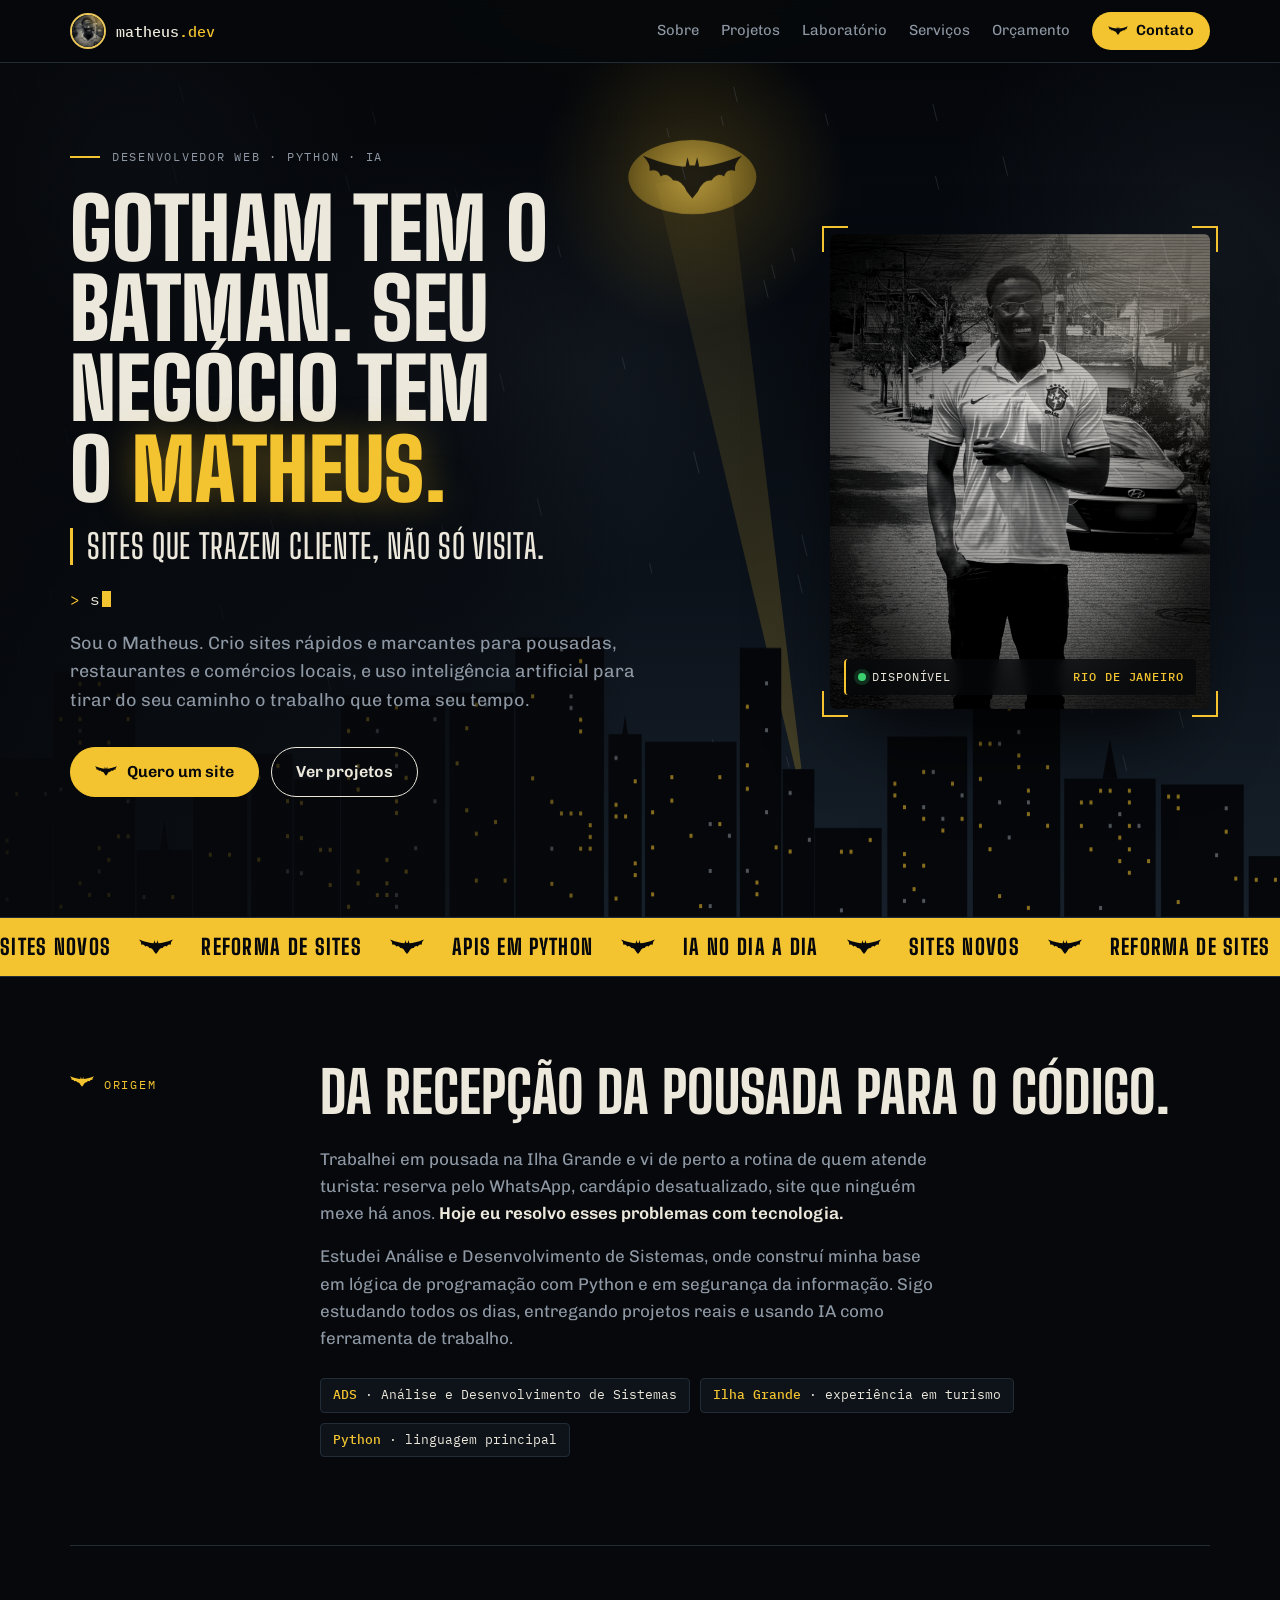
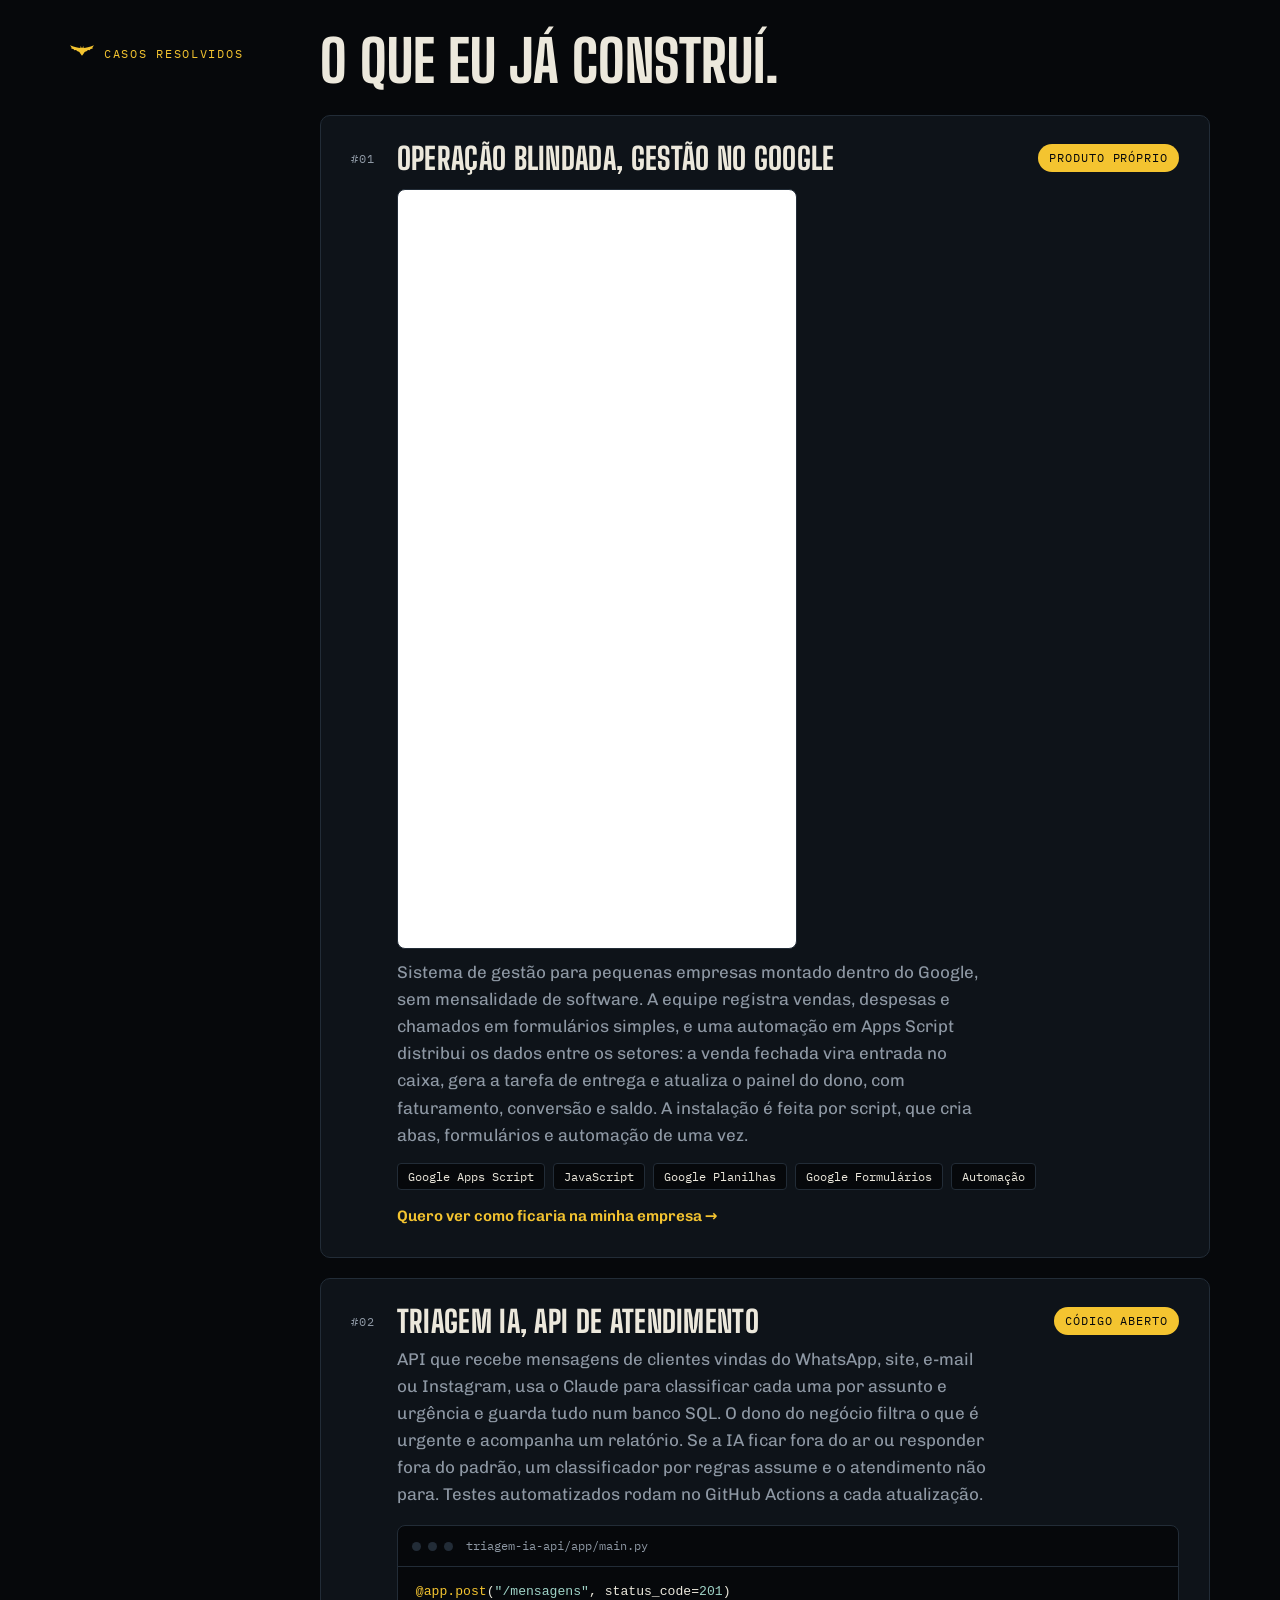
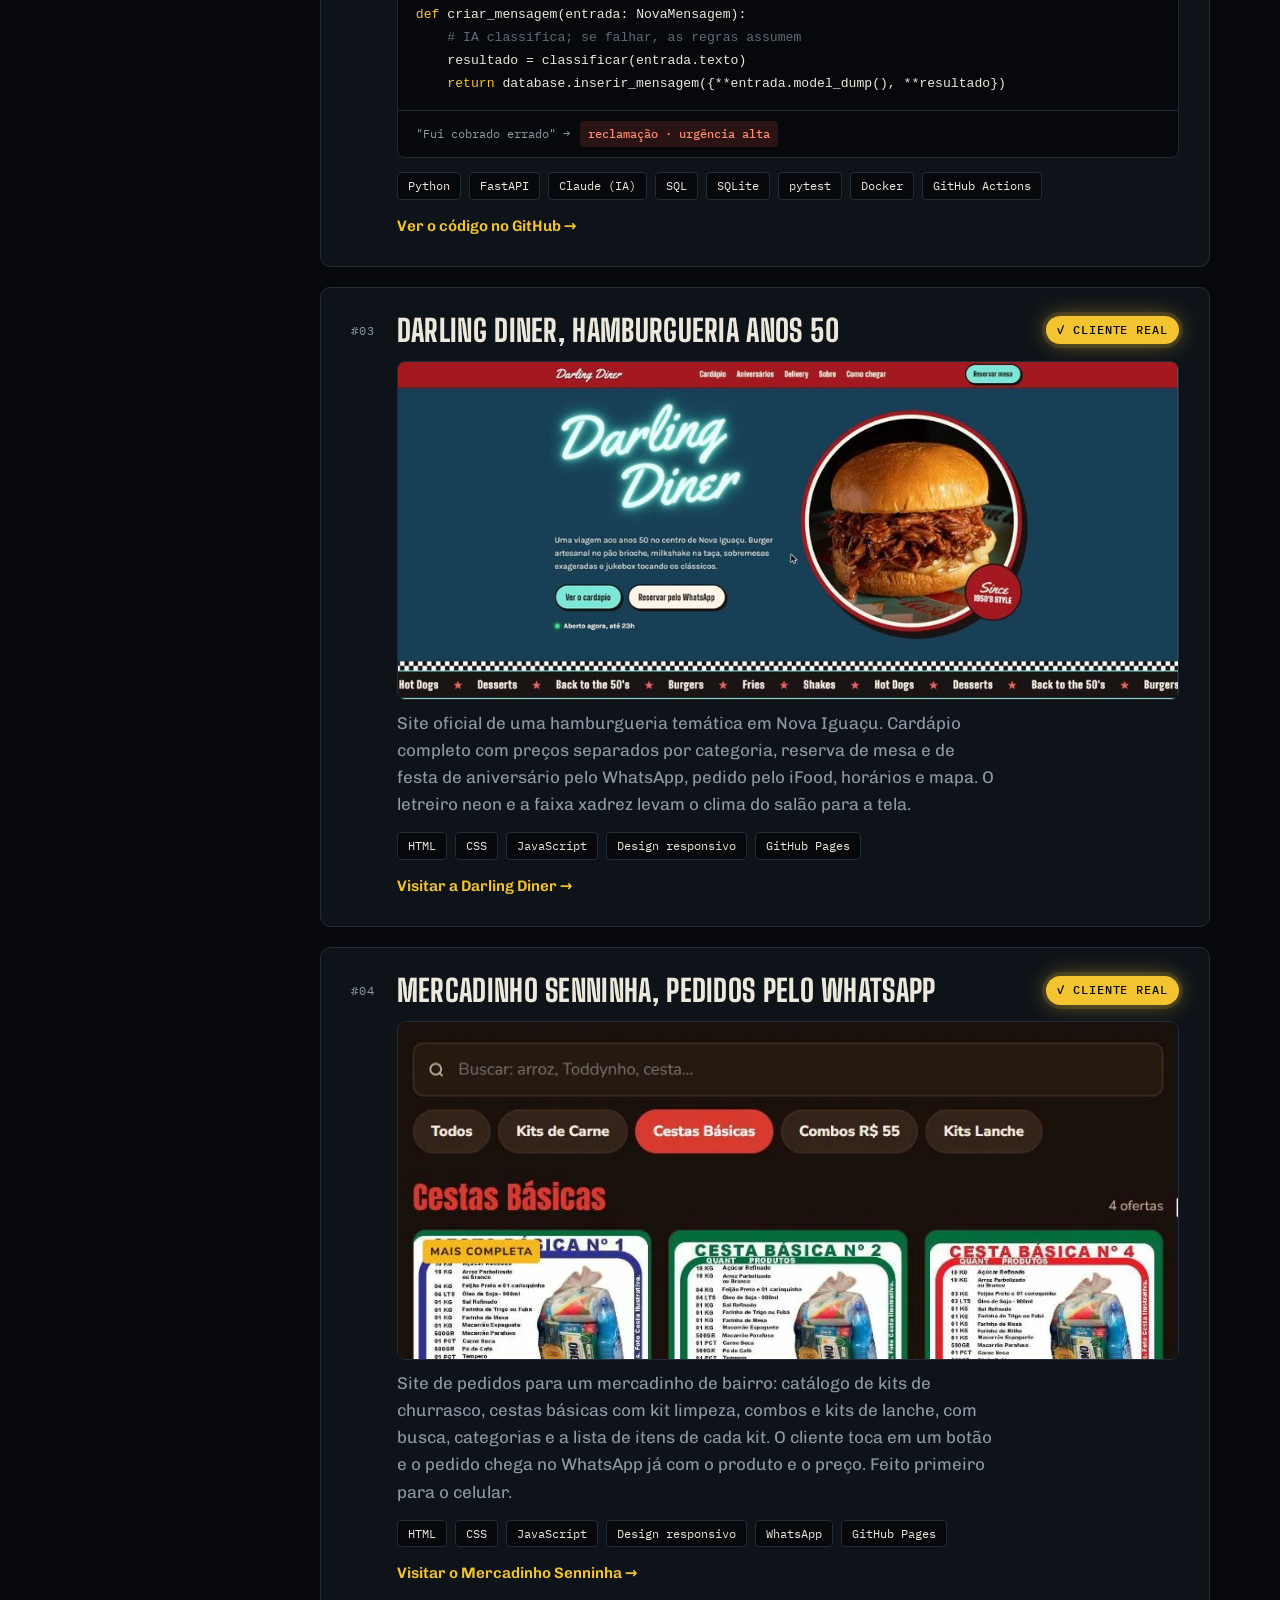
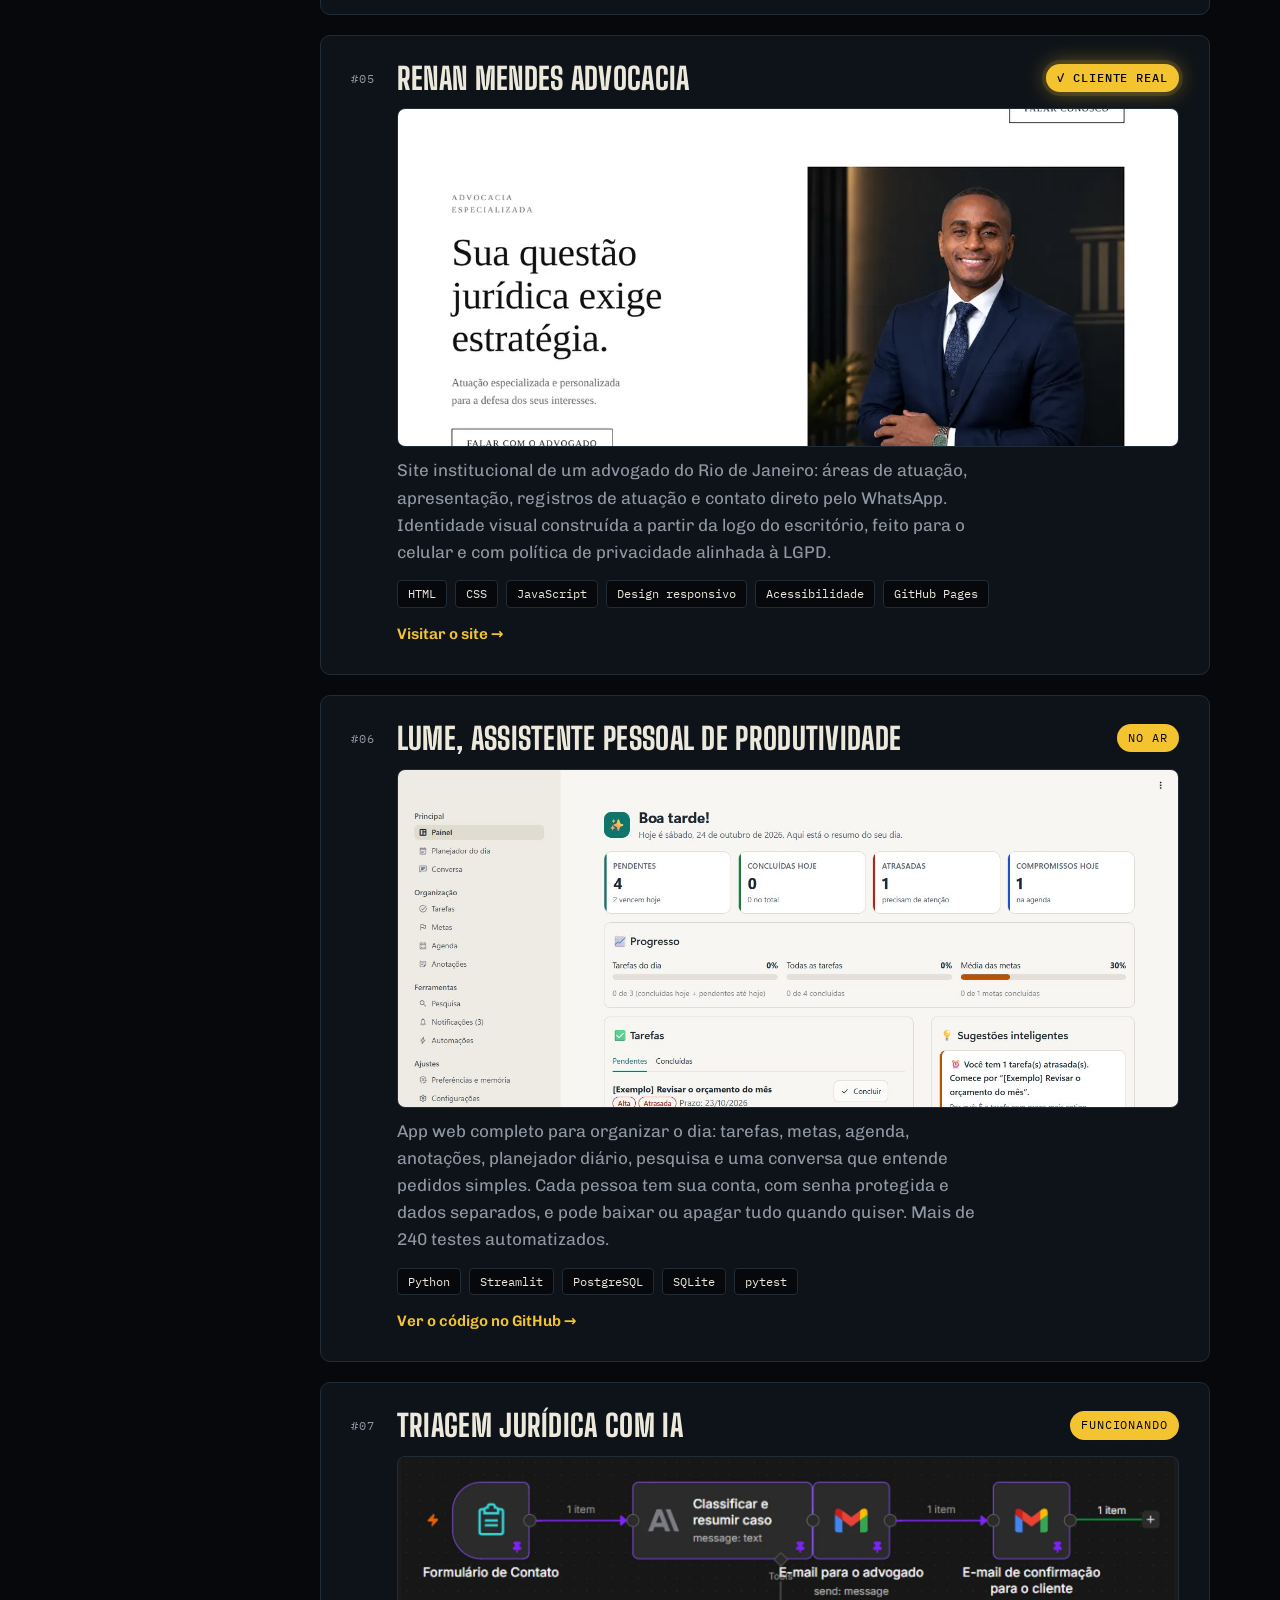
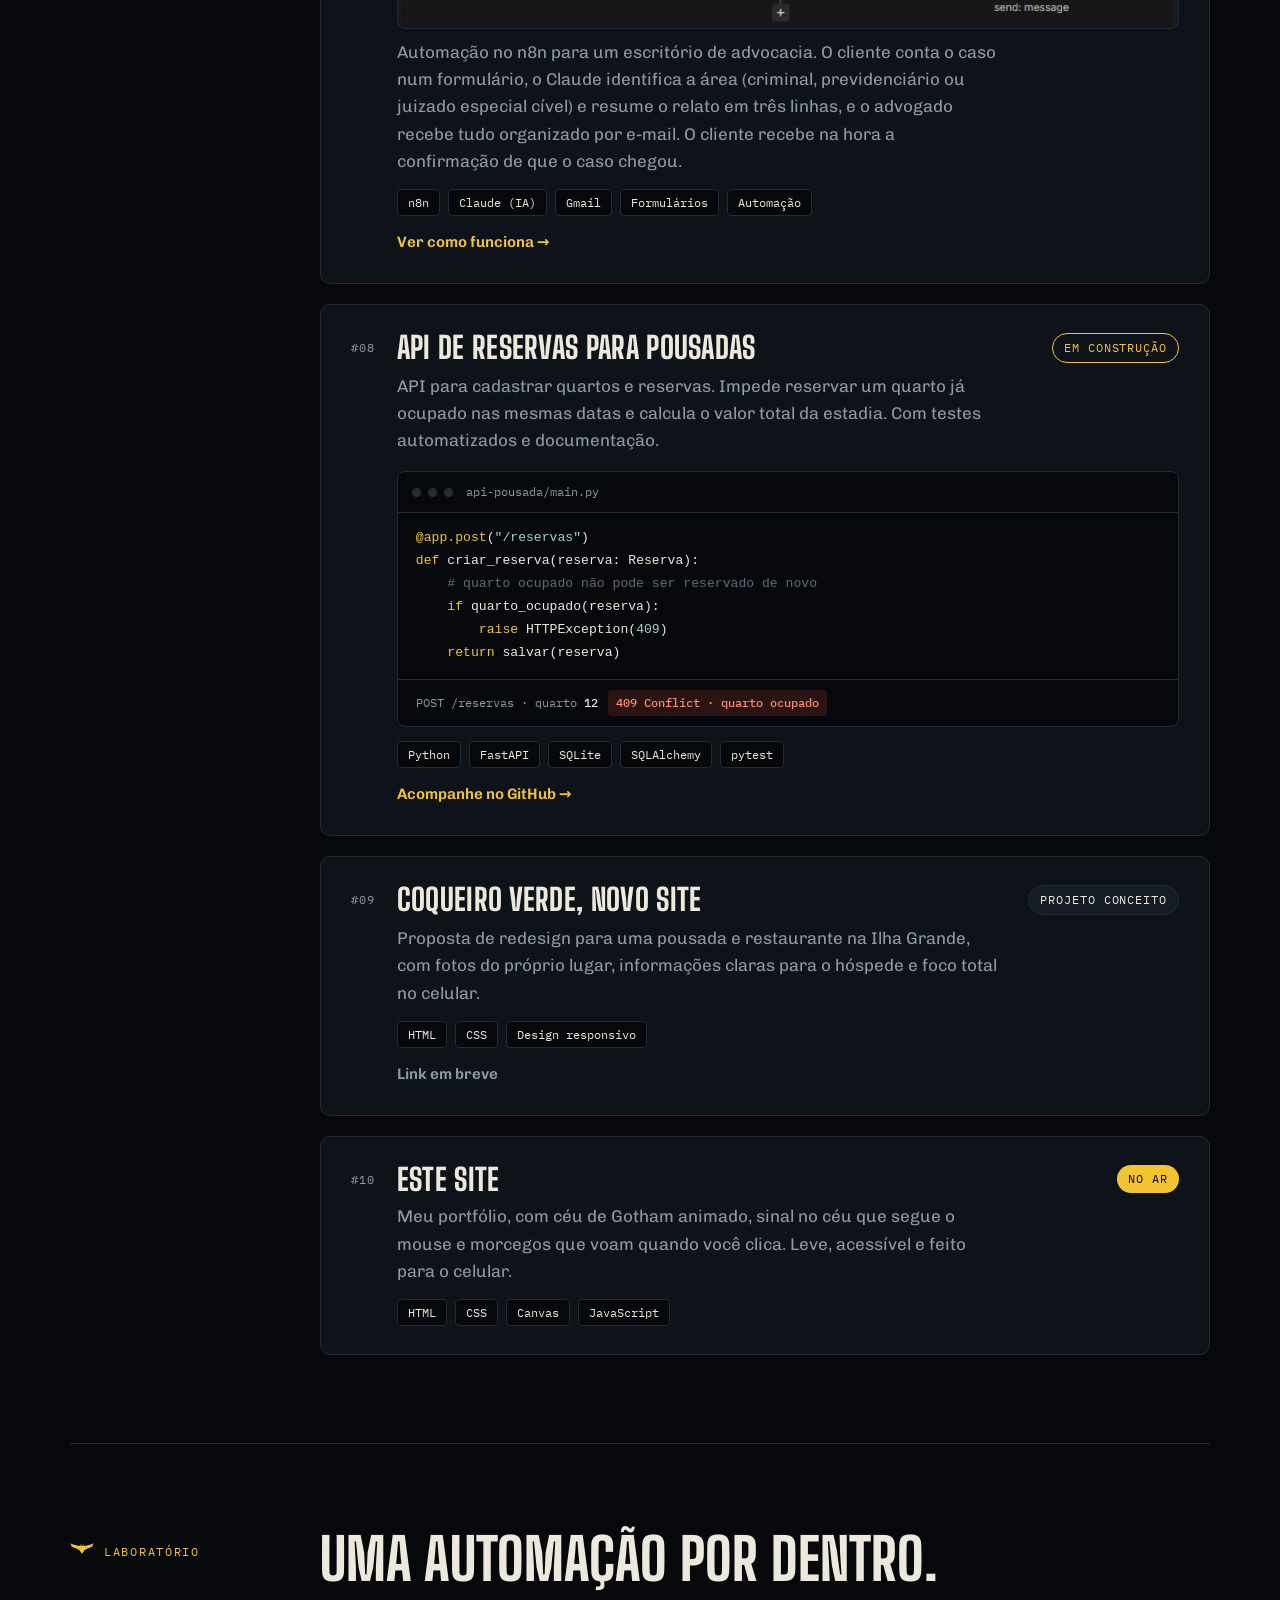
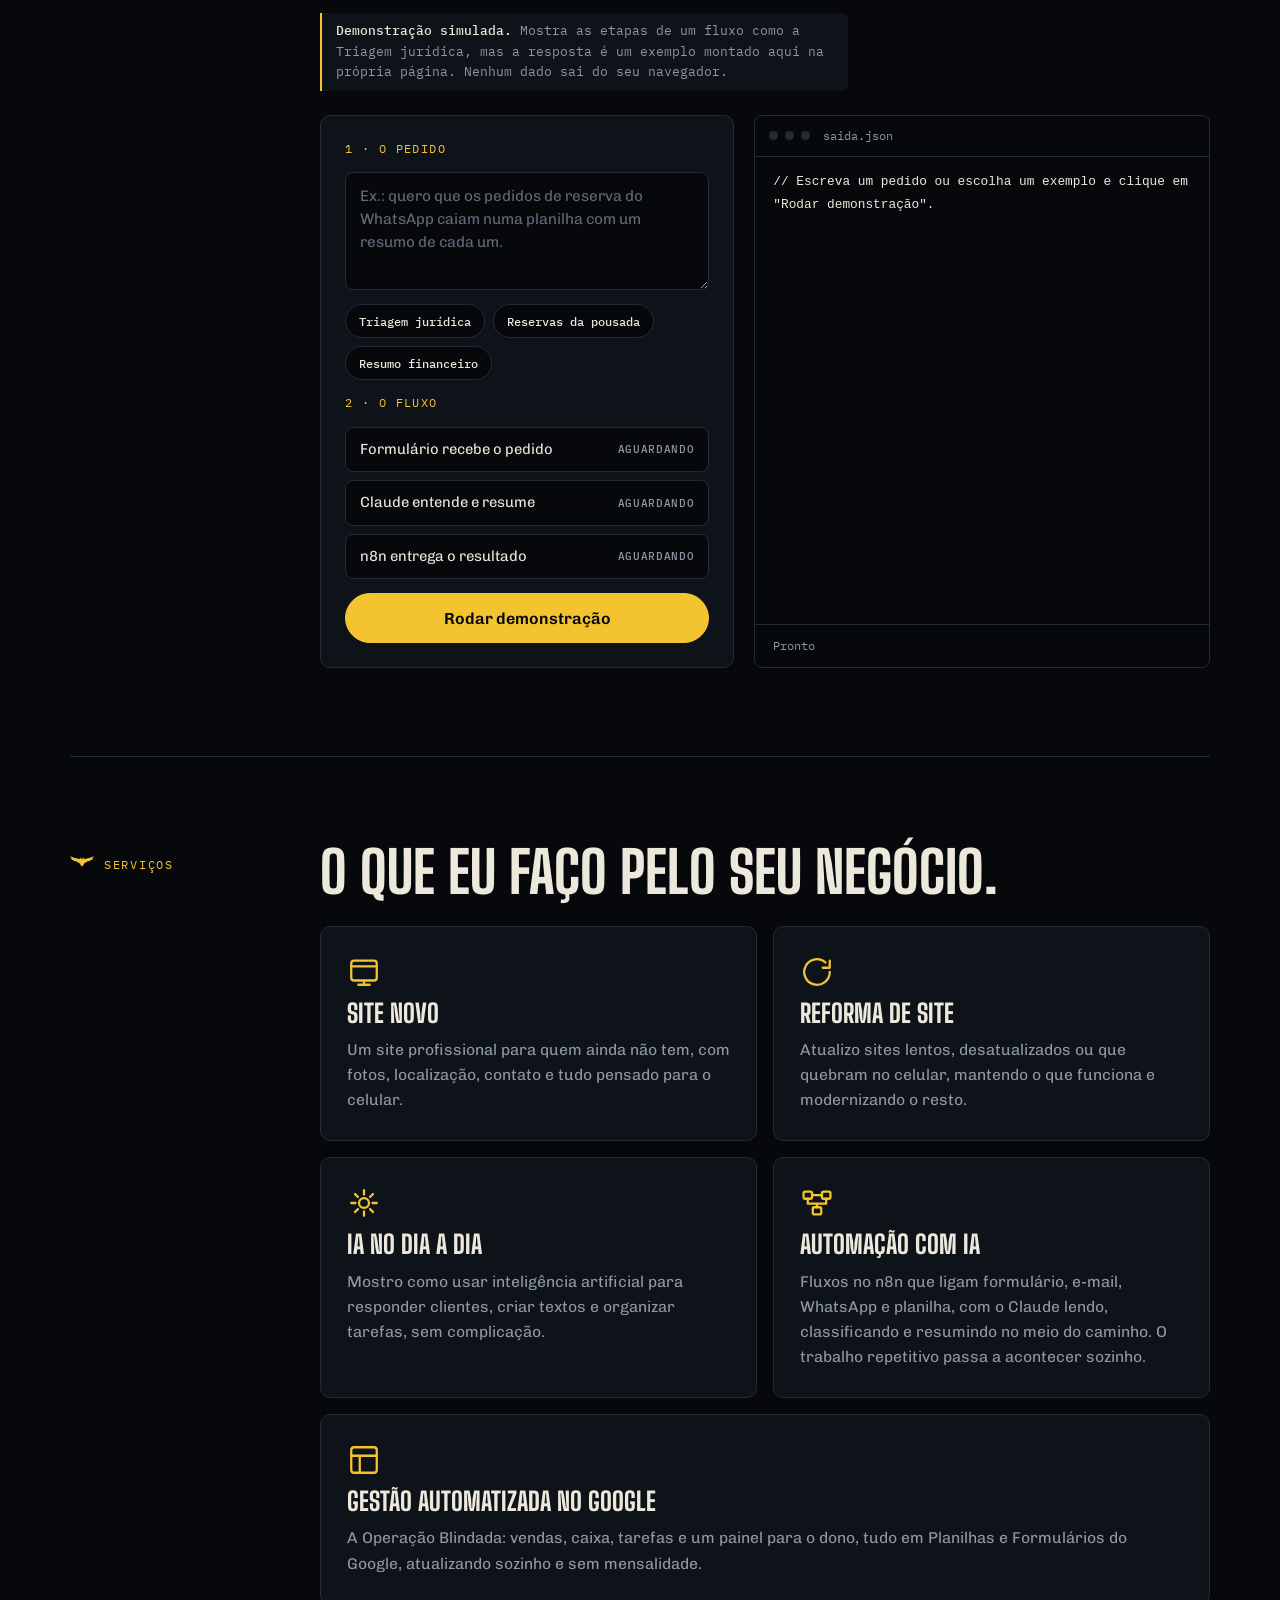
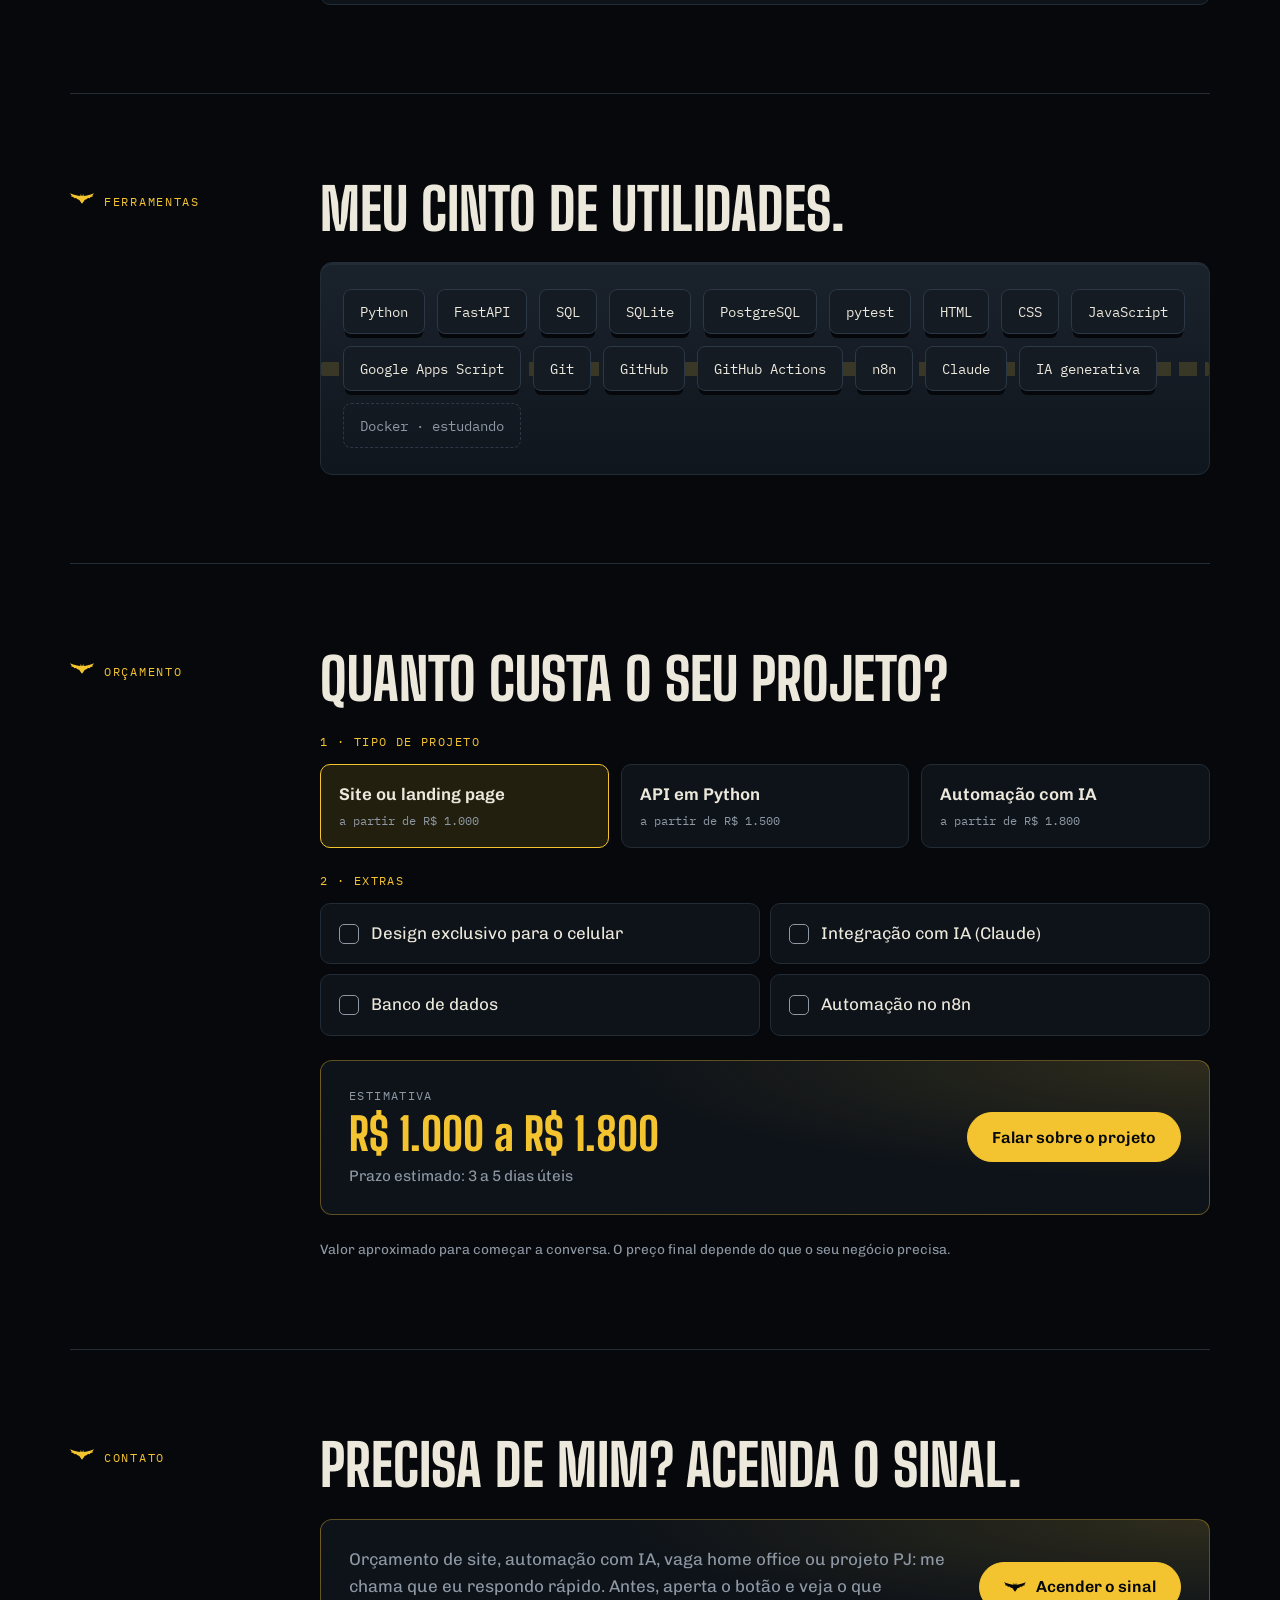
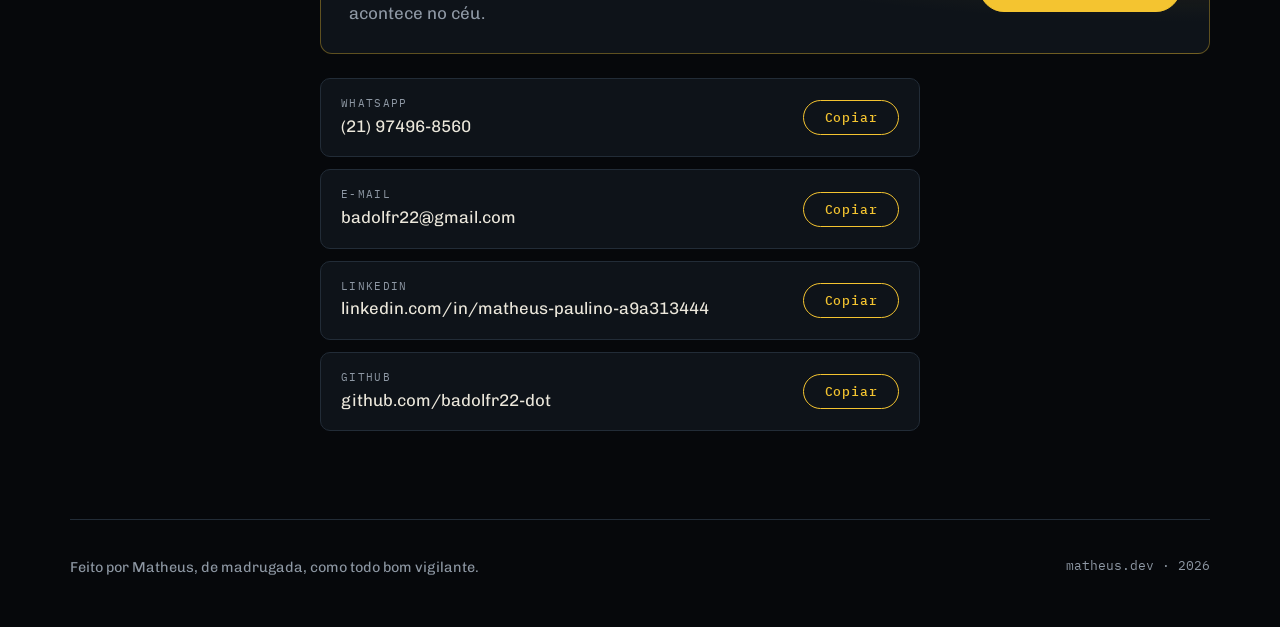
==== commit f1e2a454: "Adiciona Triagem IA API ao portfolio e atualiza ferramentas e contato" ====
--- a/index.html
+++ b/index.html
@@ -3,7 +3,7 @@
 <head>
 <meta charset="utf-8">
 <meta name="viewport" content="width=device-width,initial-scale=1,viewport-fit=cover">
-<meta name="description" content="Matheus, desenvolvedor web: sites que trazem cliente, não só visita. Python, FastAPI e IA.">
+<meta name="description" content="Matheus Paulino, desenvolvedor Python e web: APIs, automação com IA e sites para pequenos negócios.">
 <meta property="og:title" content="Matheus Dev">
 <meta property="og:description" content="Gotham tem o Batman. Seu negócio tem o Matheus.">
 <style>:root{padding-top:env(safe-area-inset-top,0px);padding-bottom:env(safe-area-inset-bottom,0px)}body{margin:0}img{max-width:100%}[hidden]{display:none!important}</style>
@@ -407,6 +407,24 @@
           </article>
           <article class="proj rv">
             <span class="case">#02</span>
+            <h3>Triagem IA, API de atendimento</h3>
+            <span class="status live">Código aberto</span>
+            <p>API que recebe mensagens de clientes vindas do WhatsApp, site, e-mail ou Instagram, usa o Claude para classificar cada uma por assunto e urgência e guarda tudo num banco SQL. O dono do negócio filtra o que é urgente e acompanha um relatório. Se a IA ficar fora do ar ou responder fora do padrão, um classificador por regras assume e o atendimento não para. Testes automatizados rodam no GitHub Actions a cada atualização.</p>
+            <div class="code" role="img" aria-label="Trecho de código Python: a API recebe a mensagem, classifica com IA e salva no banco; a resposta mostra uma reclamação marcada como urgência alta">
+              <div class="code-bar"><i></i><i></i><i></i><span>triagem-ia-api/app/main.py</span></div>
+<pre><span class="k">@app.post</span>(<span class="s">"/mensagens"</span>, status_code=<span class="s">201</span>)
+<span class="k">def</span> criar_mensagem(entrada: NovaMensagem):
+    <span class="cm"># IA classifica; se falhar, as regras assumem</span>
+    resultado = classificar(entrada.texto)
+    <span class="k">return</span> database.inserir_mensagem({**entrada.model_dump(), **resultado})</pre>
+              <div class="term" aria-hidden="true"><span>"Fui cobrado errado" →</span><span class="res no">reclamação · urgência alta</span></div>
+            </div>
+            <div class="tags"><span>Python</span><span>FastAPI</span><span>Claude (IA)</span><span>SQL</span><span>SQLite</span><span>pytest</span><span>Docker</span><span>GitHub Actions</span></div>
+            <a class="more" href="https://github.com/badolfr22-dot/triagem-ia-api" target="_blank" rel="noopener">Ver o código no GitHub →</a>
+          </article>
+
+          <article class="proj rv">
+            <span class="case">#03</span>
             <h3>Darling Diner, hamburgueria anos 50</h3>
             <span class="status client">✓ Cliente real</span>
             <a class="shot" href="https://badolfr22-dot.github.io/darling-diner/" target="_blank" rel="noopener" aria-label="Abrir o site da Darling Diner">
@@ -419,7 +437,7 @@
           </article>
 
           <article class="proj rv">
-            <span class="case">#03</span>
+            <span class="case">#04</span>
             <h3>Mercadinho Senninha, pedidos pelo WhatsApp</h3>
             <span class="status client">✓ Cliente real</span>
             <a class="shot" href="https://badolfr22-dot.github.io/mercadinho-senninha/" target="_blank" rel="noopener" aria-label="Abrir o site do Mercadinho Senninha">
@@ -435,7 +453,7 @@
           </article>
 
           <article class="proj rv">
-            <span class="case">#04</span>
+            <span class="case">#05</span>
             <h3>Renan Mendes Advocacia</h3>
             <span class="status client">✓ Cliente real</span>
             <a class="shot" href="renan-mendes-advocacia/" target="_blank" rel="noopener" aria-label="Abrir o site Renan Mendes Advocacia">
@@ -451,7 +469,7 @@
           </article>
 
           <article class="proj rv">
-            <span class="case">#05</span>
+            <span class="case">#06</span>
             <h3>Lume, assistente pessoal de produtividade</h3>
             <span class="status live">No ar</span>
             <a class="shot" href="https://lume-assistente.streamlit.app" target="_blank" rel="noopener" aria-label="Abrir o Lume">
@@ -464,7 +482,7 @@
           </article>
 
           <article class="proj rv">
-            <span class="case">#06</span>
+            <span class="case">#07</span>
             <h3>Triagem jurídica com IA</h3>
             <span class="status live">Funcionando</span>
             <a class="shot shot--fluxo" href="https://github.com/badolfr22-dot/badolfr22-dot.github.io/tree/main/projetos/triagem-juridica-n8n" target="_blank" rel="noopener" aria-label="Ver a documentação do fluxo de triagem jurídica no GitHub">
@@ -479,7 +497,7 @@
           </article>
 
           <article class="proj rv">
-            <span class="case">#07</span>
+            <span class="case">#08</span>
             <h3>API de Reservas para pousadas</h3>
             <span class="status wip">Em construção</span>
             <p>API para cadastrar quartos e reservas. Impede reservar um quarto já ocupado nas mesmas datas e calcula o valor total da estadia. Com testes automatizados e documentação.</p>
@@ -498,7 +516,7 @@
           </article>
 
           <article class="proj rv">
-            <span class="case">#08</span>
+            <span class="case">#09</span>
             <h3>Coqueiro Verde, novo site</h3>
             <span class="status concept">Projeto conceito</span>
             <p>Proposta de redesign para uma pousada e restaurante na Ilha Grande, com fotos do próprio lugar, informações claras para o hóspede e foco total no celular.</p>
@@ -507,7 +525,7 @@
           </article>
 
           <article class="proj rv">
-            <span class="case">#09</span>
+            <span class="case">#10</span>
             <h3>Este site</h3>
             <span class="status live">No ar</span>
             <p>Meu portfólio, com céu de Gotham animado, sinal no céu que segue o mouse e morcegos que voam quando você clica. Leve, acessível e feito para o celular.</p>
@@ -594,8 +612,8 @@
         <h2 class="rv">Meu cinto de utilidades.</h2>
         <div class="belt rv">
           <div class="tools">
-            <span>Python</span><span>HTML</span><span>CSS</span><span>JavaScript</span><span>Google Apps Script</span><span>FastAPI</span><span>Git</span><span>GitHub</span><span>n8n</span><span>Claude</span><span>IA generativa</span>
-            <span class="next">SQL · estudando</span><span class="next">Docker · próximo passo</span>
+            <span>Python</span><span>FastAPI</span><span>SQL</span><span>SQLite</span><span>PostgreSQL</span><span>pytest</span><span>HTML</span><span>CSS</span><span>JavaScript</span><span>Google Apps Script</span><span>Git</span><span>GitHub</span><span>GitHub Actions</span><span>n8n</span><span>Claude</span><span>IA generativa</span>
+            <span class="next">Docker · estudando</span>
           </div>
         </div>
       </div>
@@ -645,7 +663,7 @@
       <div>
         <h2 class="rv">Precisa de mim? Acenda o sinal.</h2>
         <div class="signal-box rv">
-          <p>Orçamento de site, vaga ou parceria: me chama que eu respondo rápido. Antes, aperta o botão e veja o que acontece no céu.</p>
+          <p>Orçamento de site, automação com IA, vaga home office ou projeto PJ: me chama que eu respondo rápido. Antes, aperta o botão e veja o que acontece no céu.</p>
           <button class="btn primary" id="call" type="button"><svg viewBox="28 20 144 66" aria-hidden="true"><path d="M100 36 L104 36 L107 24 L110 38 Q130 38 172 22 Q160 34 162 44 Q150 40 146 52 Q136 46 128 58 Q116 56 108 74 L100 84 L92 74 Q84 56 72 58 Q64 46 54 52 Q50 40 38 44 Q40 34 28 22 Q70 38 90 38 L93 24 L96 36 Z" fill="currentColor"/></svg>Acender o sinal</button>
         </div>
         <div class="contact-list rv">
@@ -656,6 +674,10 @@
           <div class="crow">
             <div><small>E-mail</small><span class="val" id="c-mail">badolfr22@gmail.com</span></div>
             <button class="copy" type="button" data-target="c-mail">Copiar</button>
+          </div>
+          <div class="crow">
+            <div><small>LinkedIn</small><a class="val" id="c-li" href="https://www.linkedin.com/in/matheus-paulino-a9a313444" target="_blank" rel="noopener">linkedin.com/in/matheus-paulino-a9a313444</a></div>
+            <button class="copy" type="button" data-target="c-li">Copiar</button>
           </div>
           <div class="crow">
             <div><small>GitHub</small><a class="val" id="c-gh" href="https://github.com/badolfr22-dot" target="_blank" rel="noopener">github.com/badolfr22-dot</a></div>
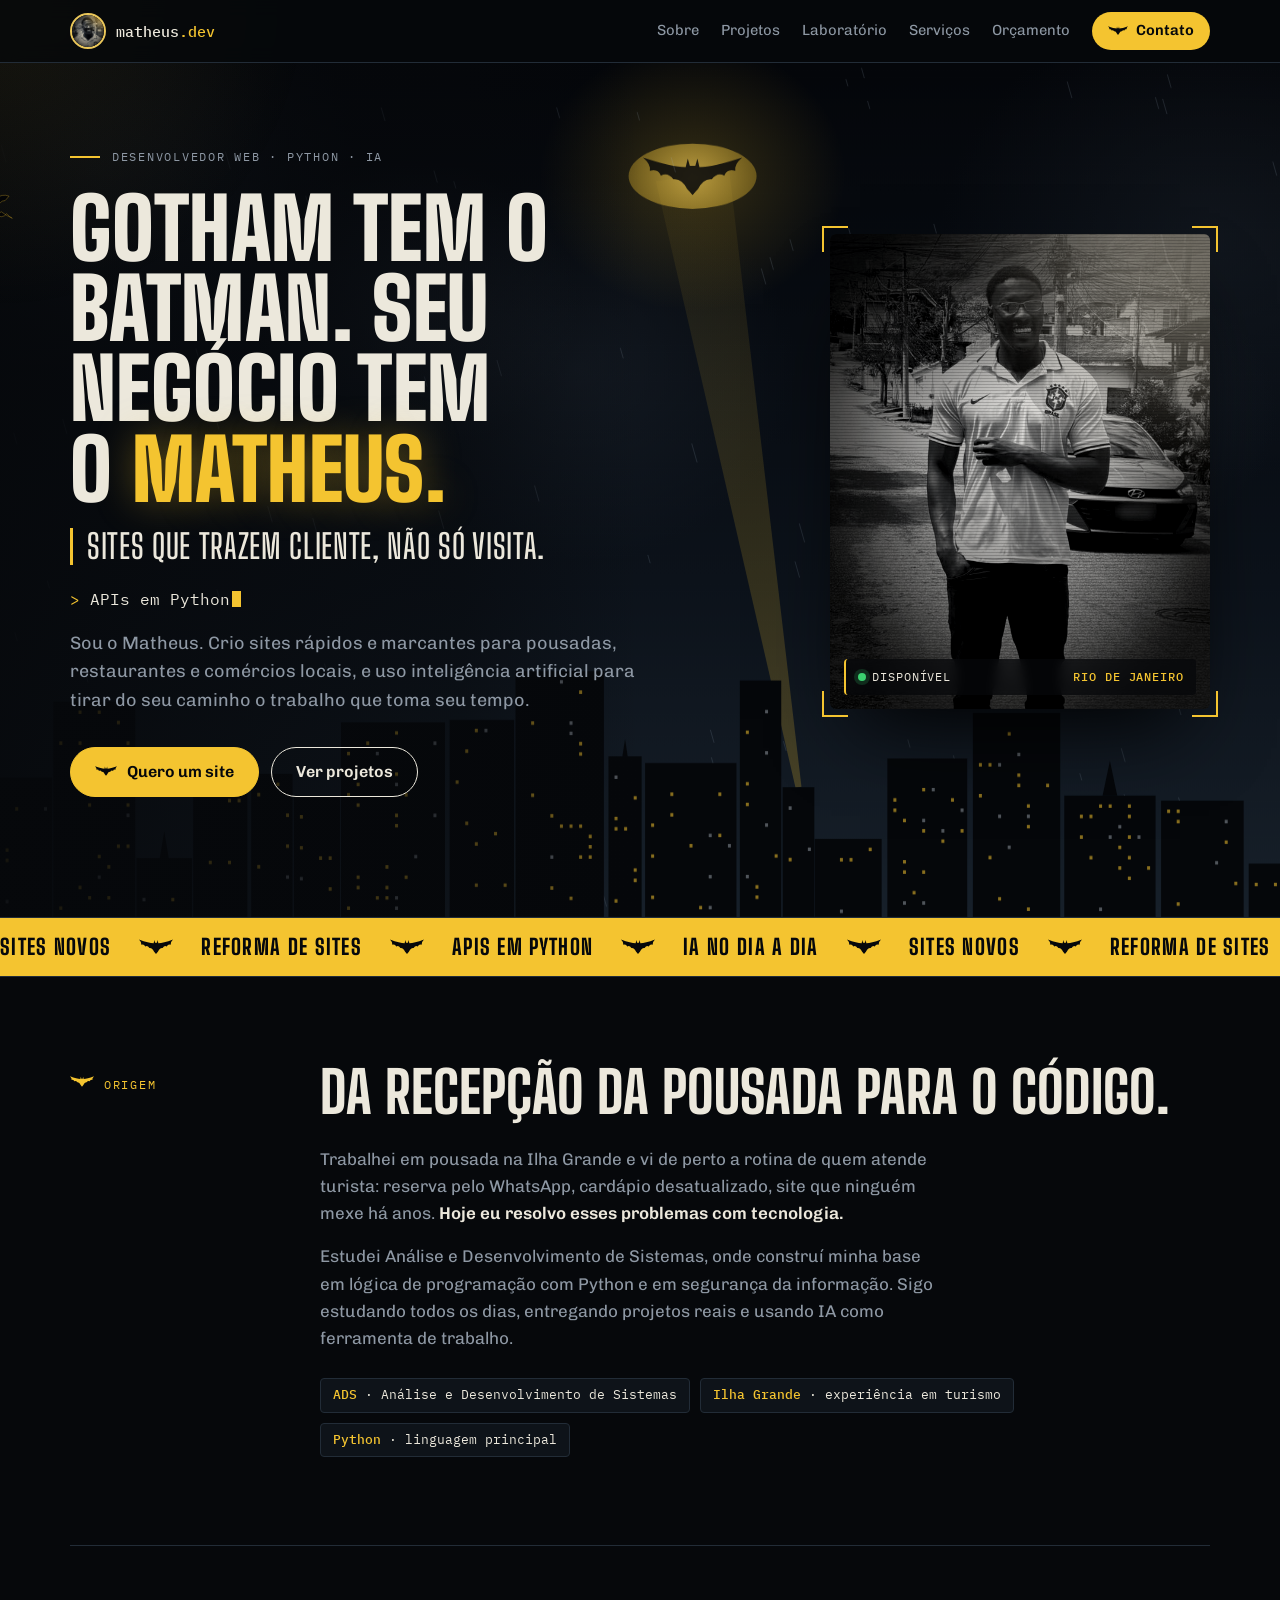
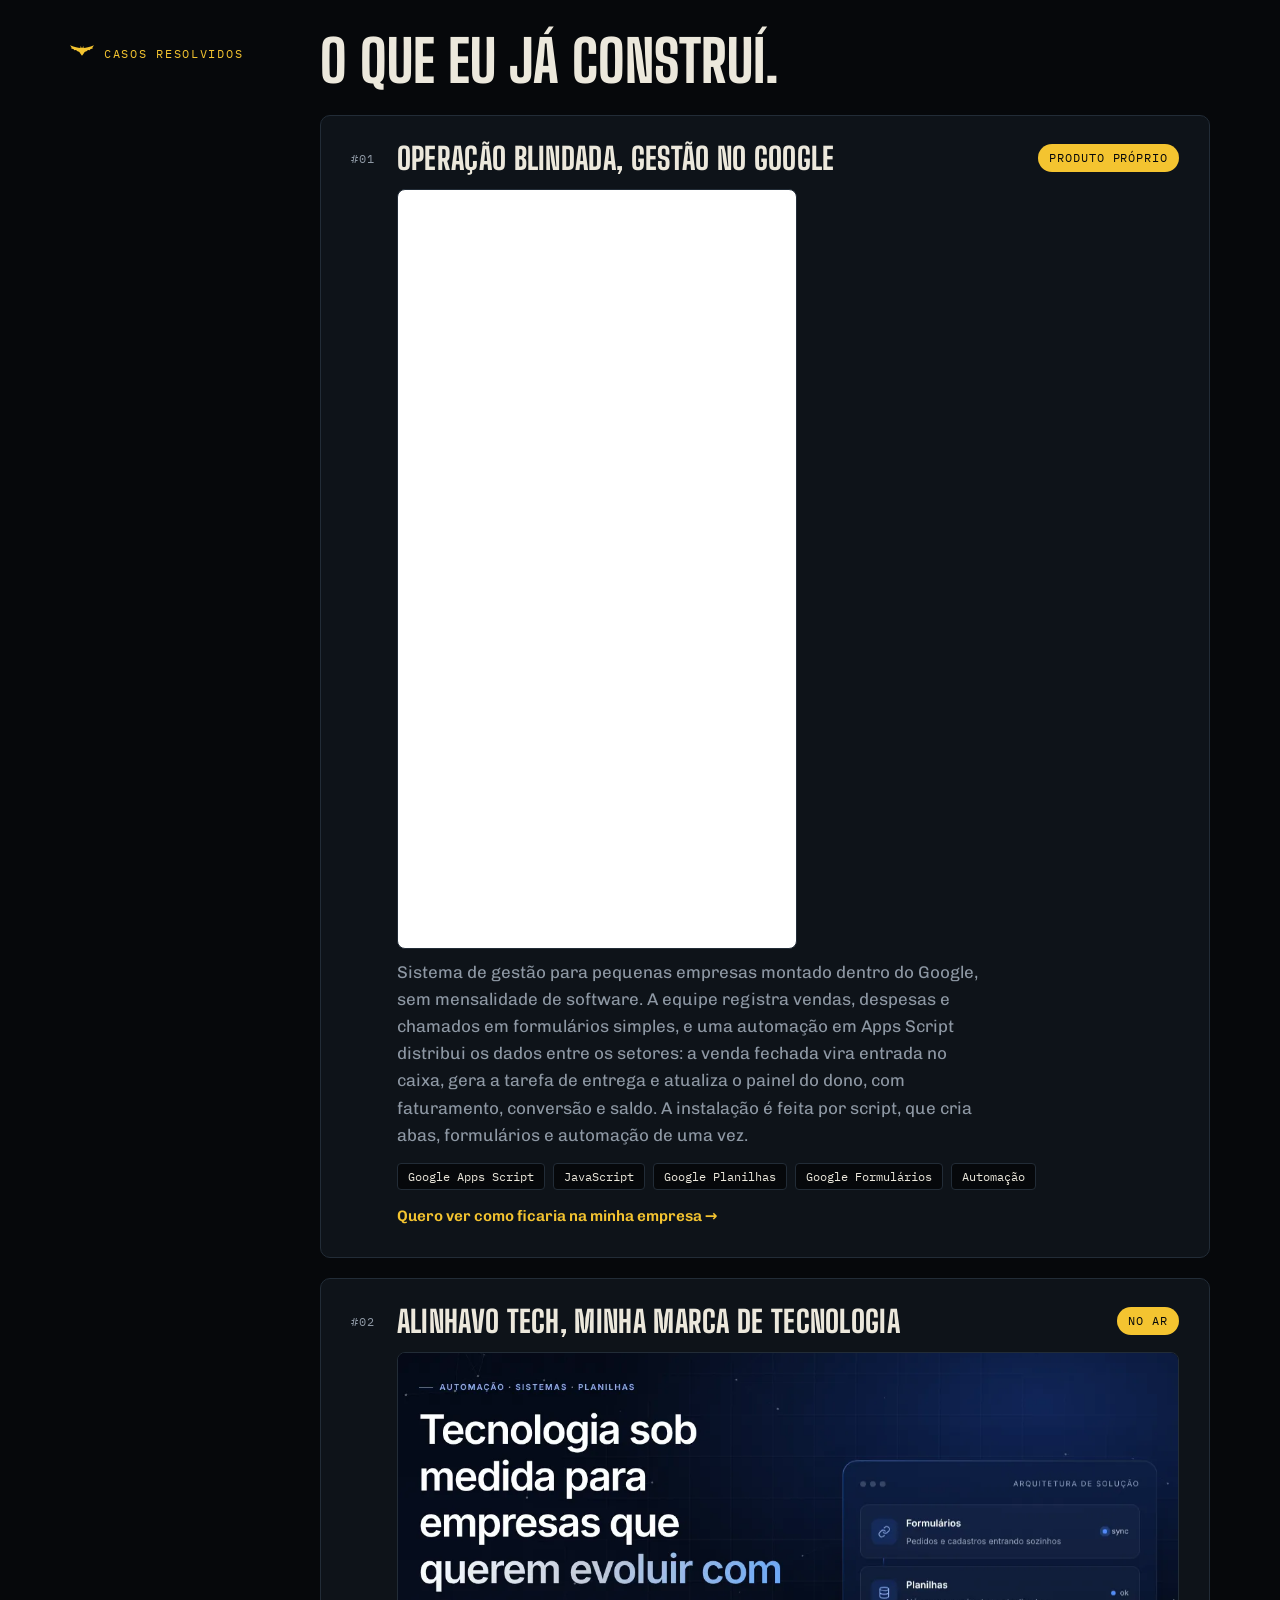
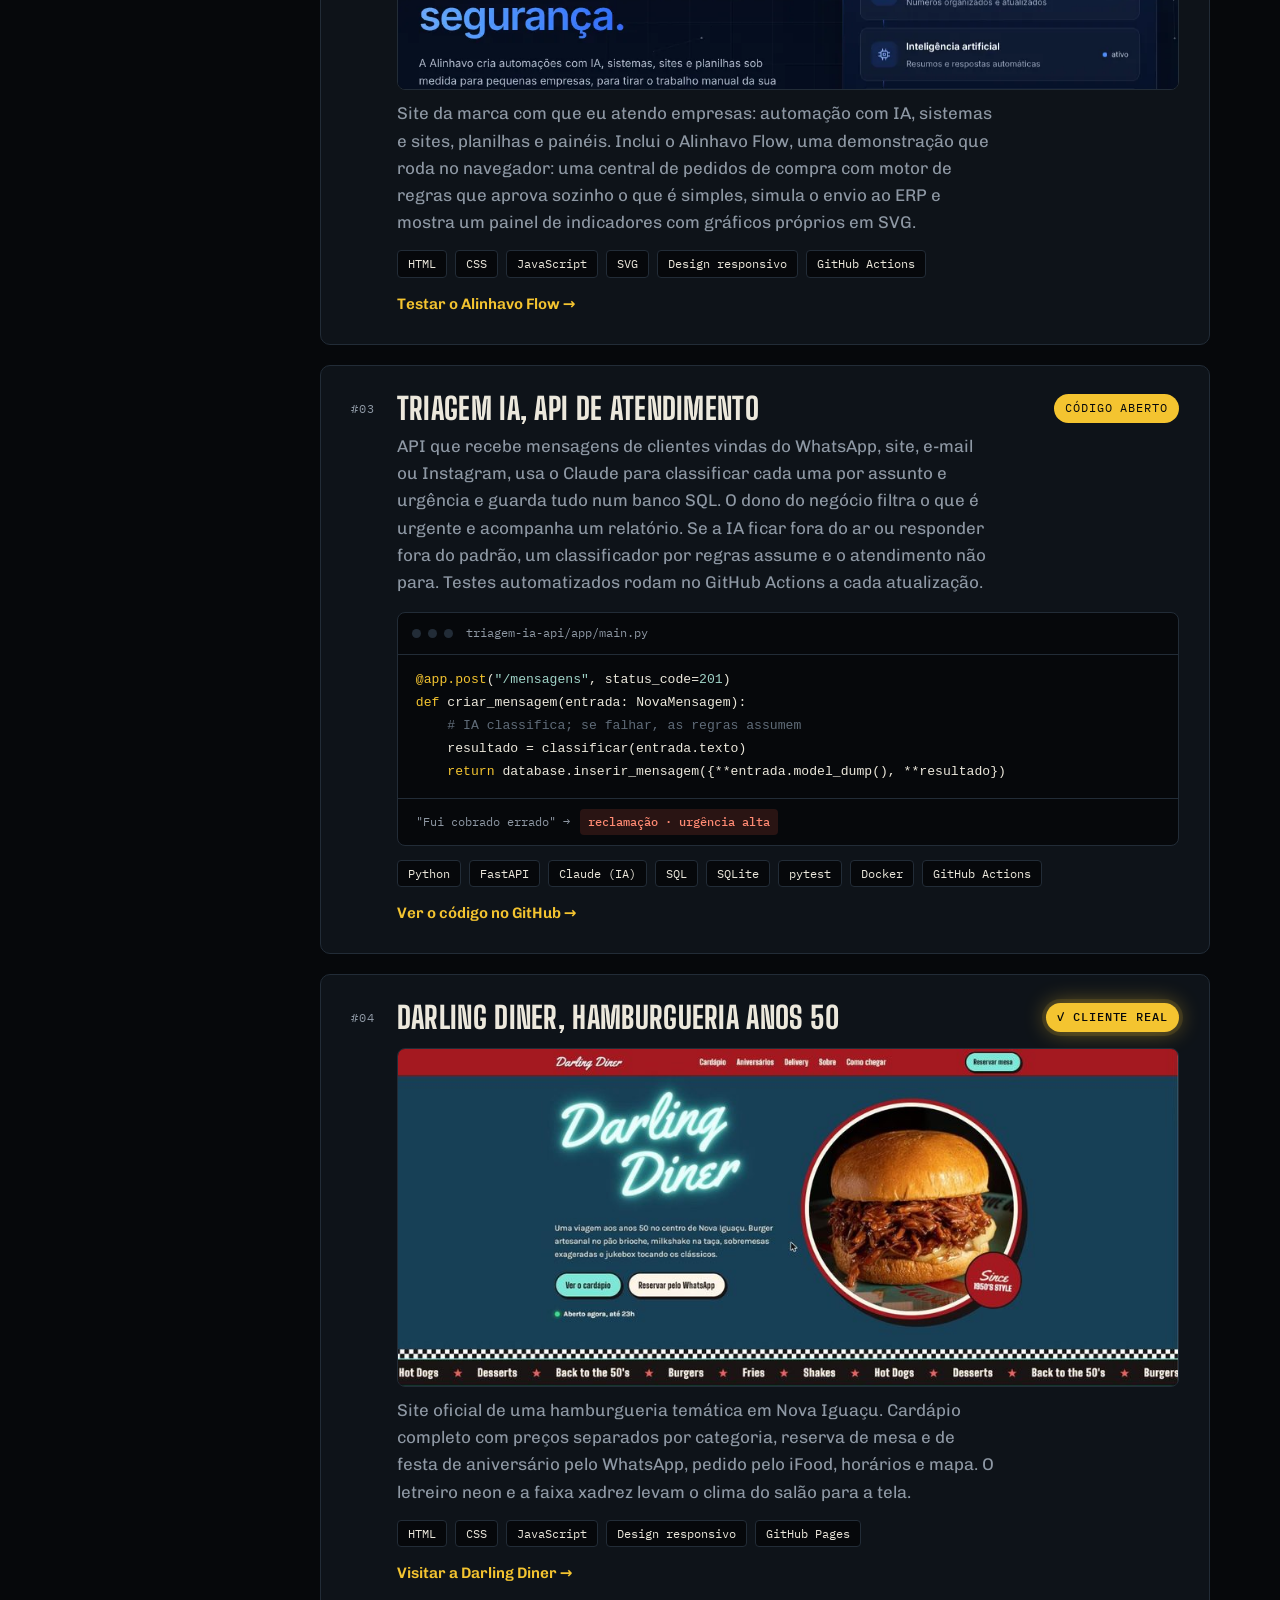
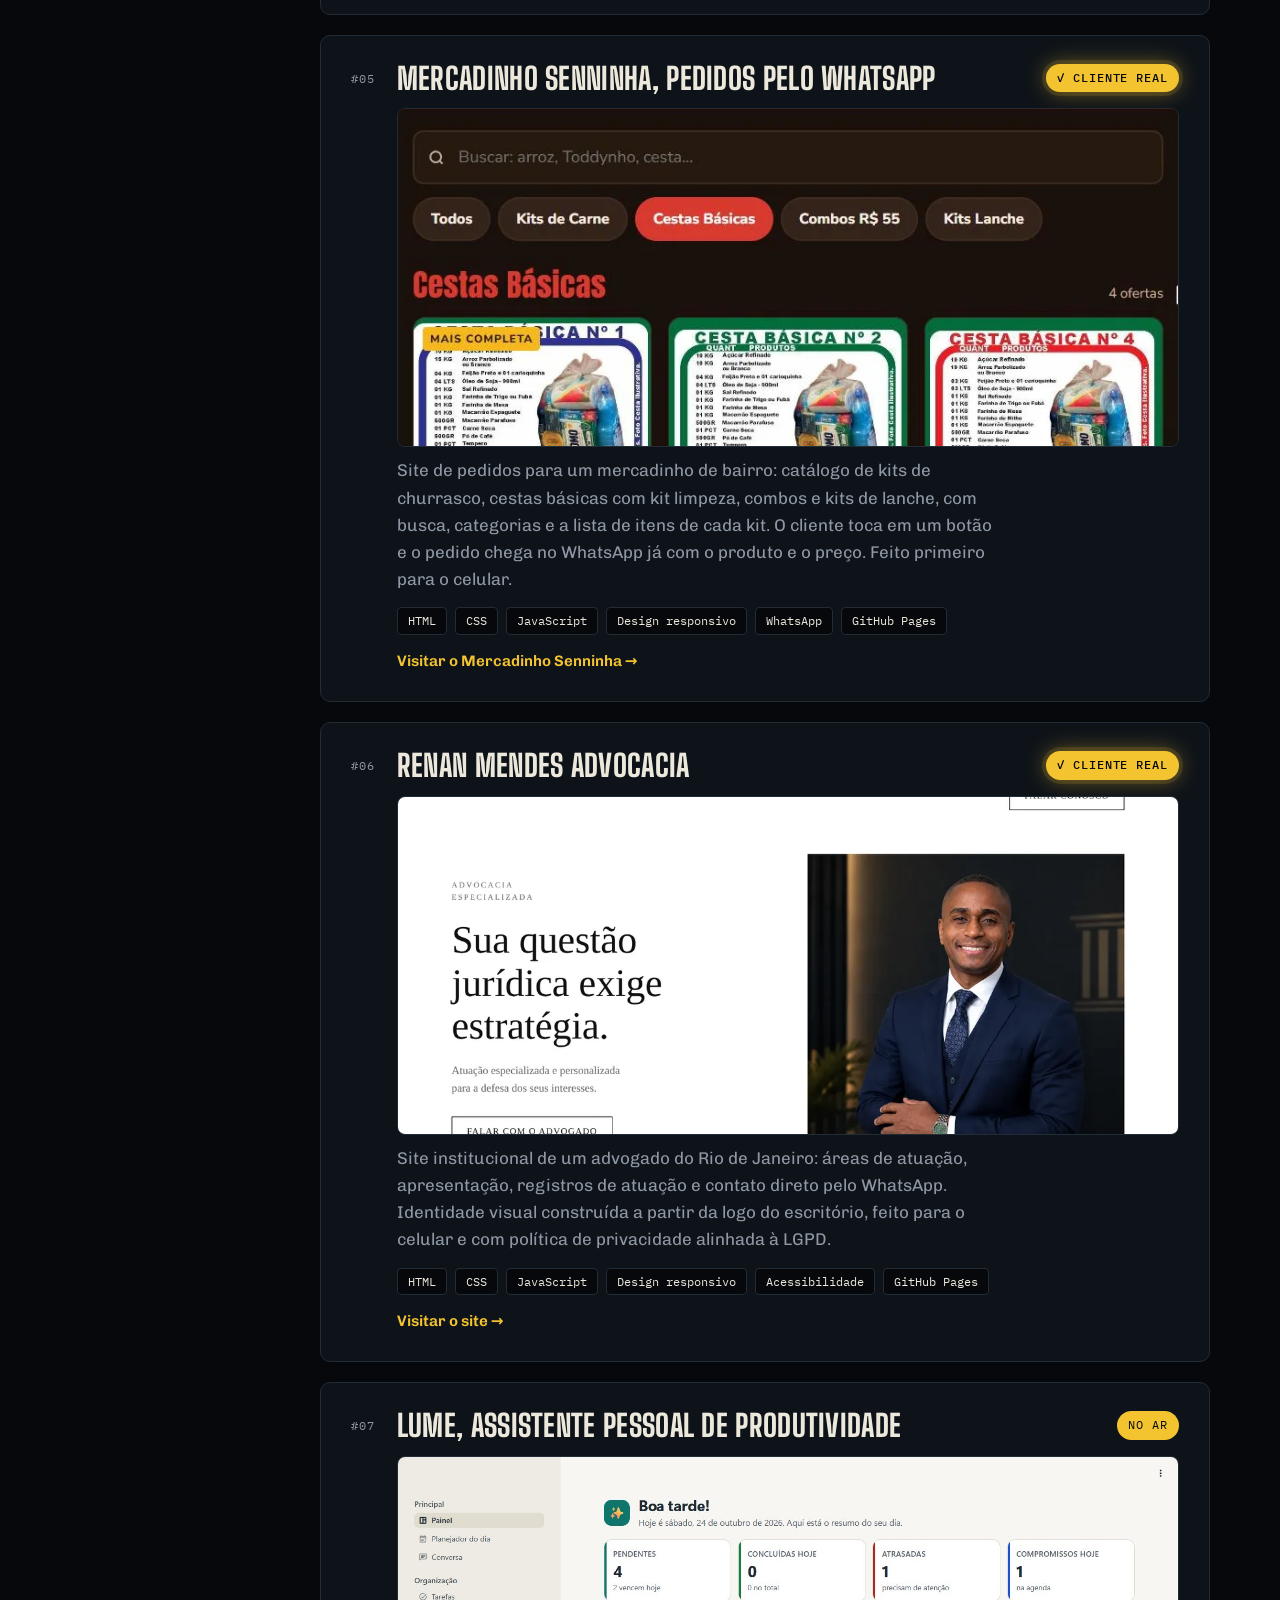
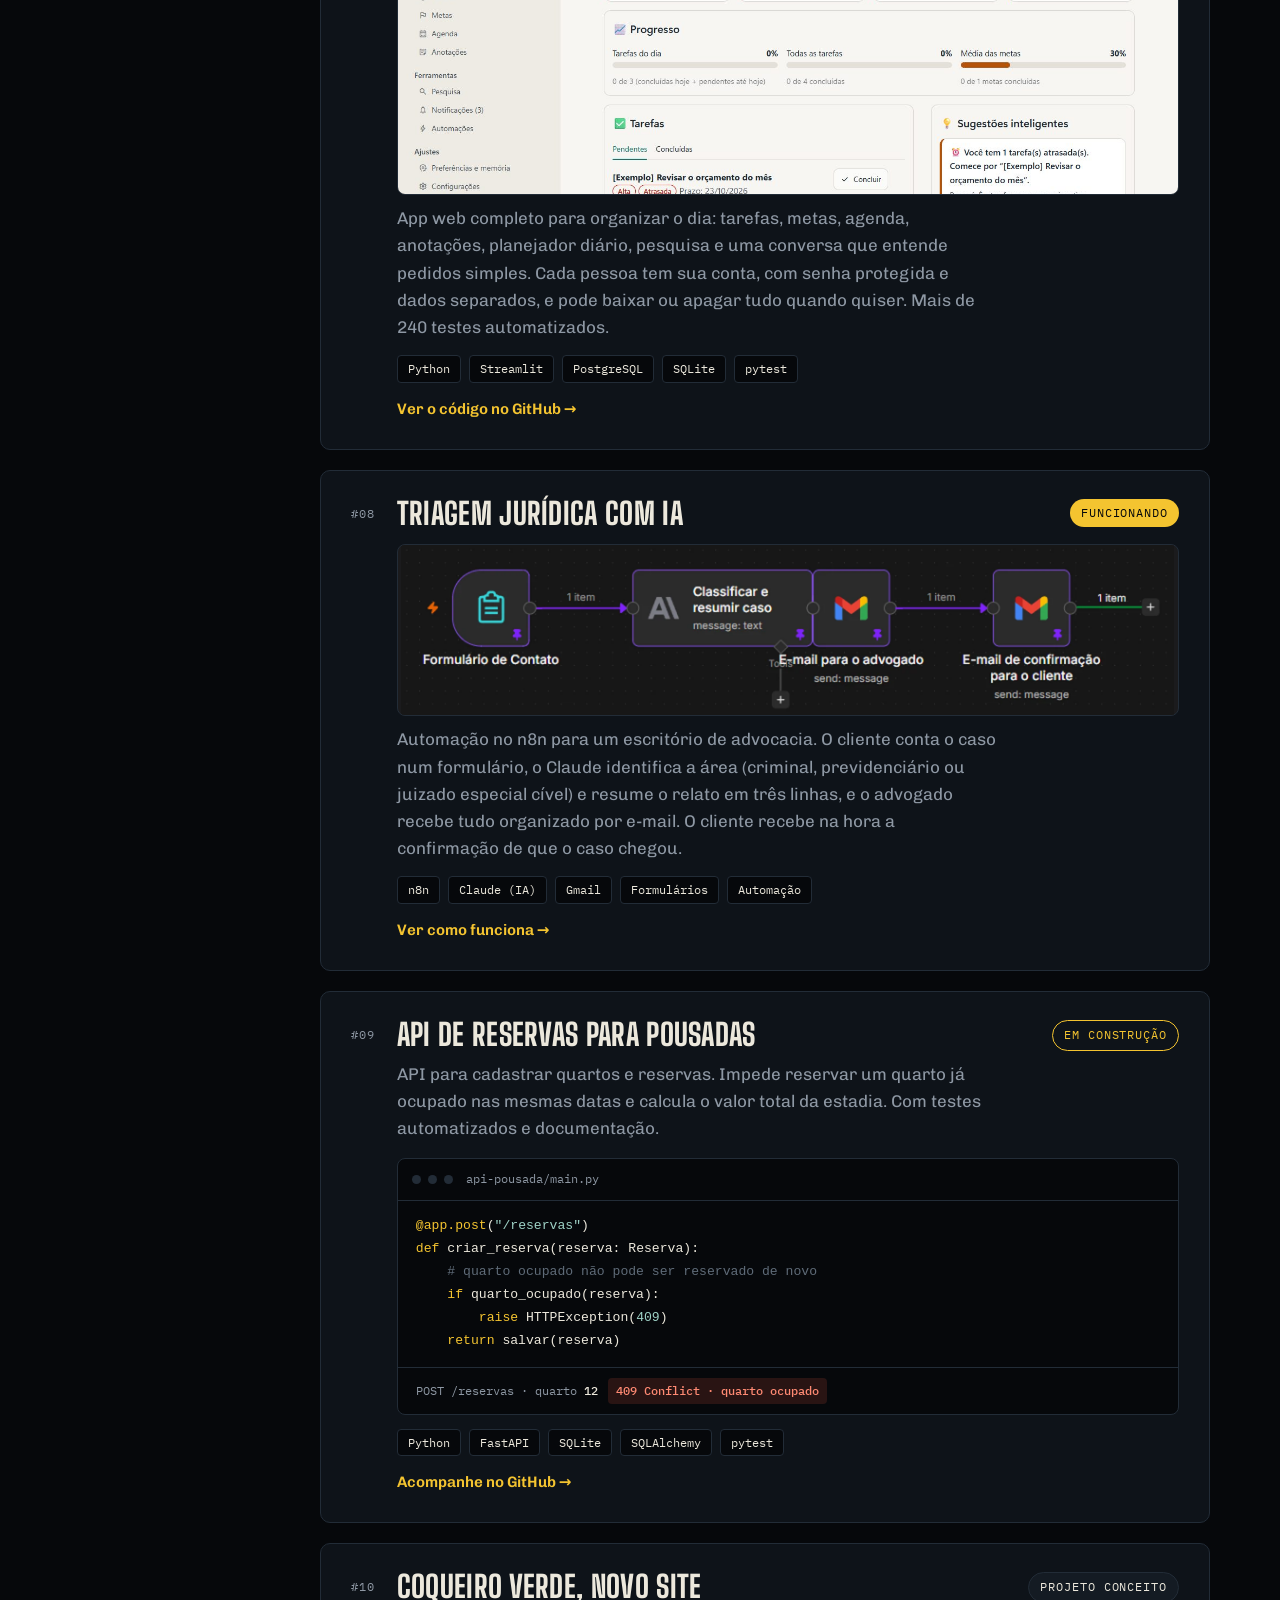
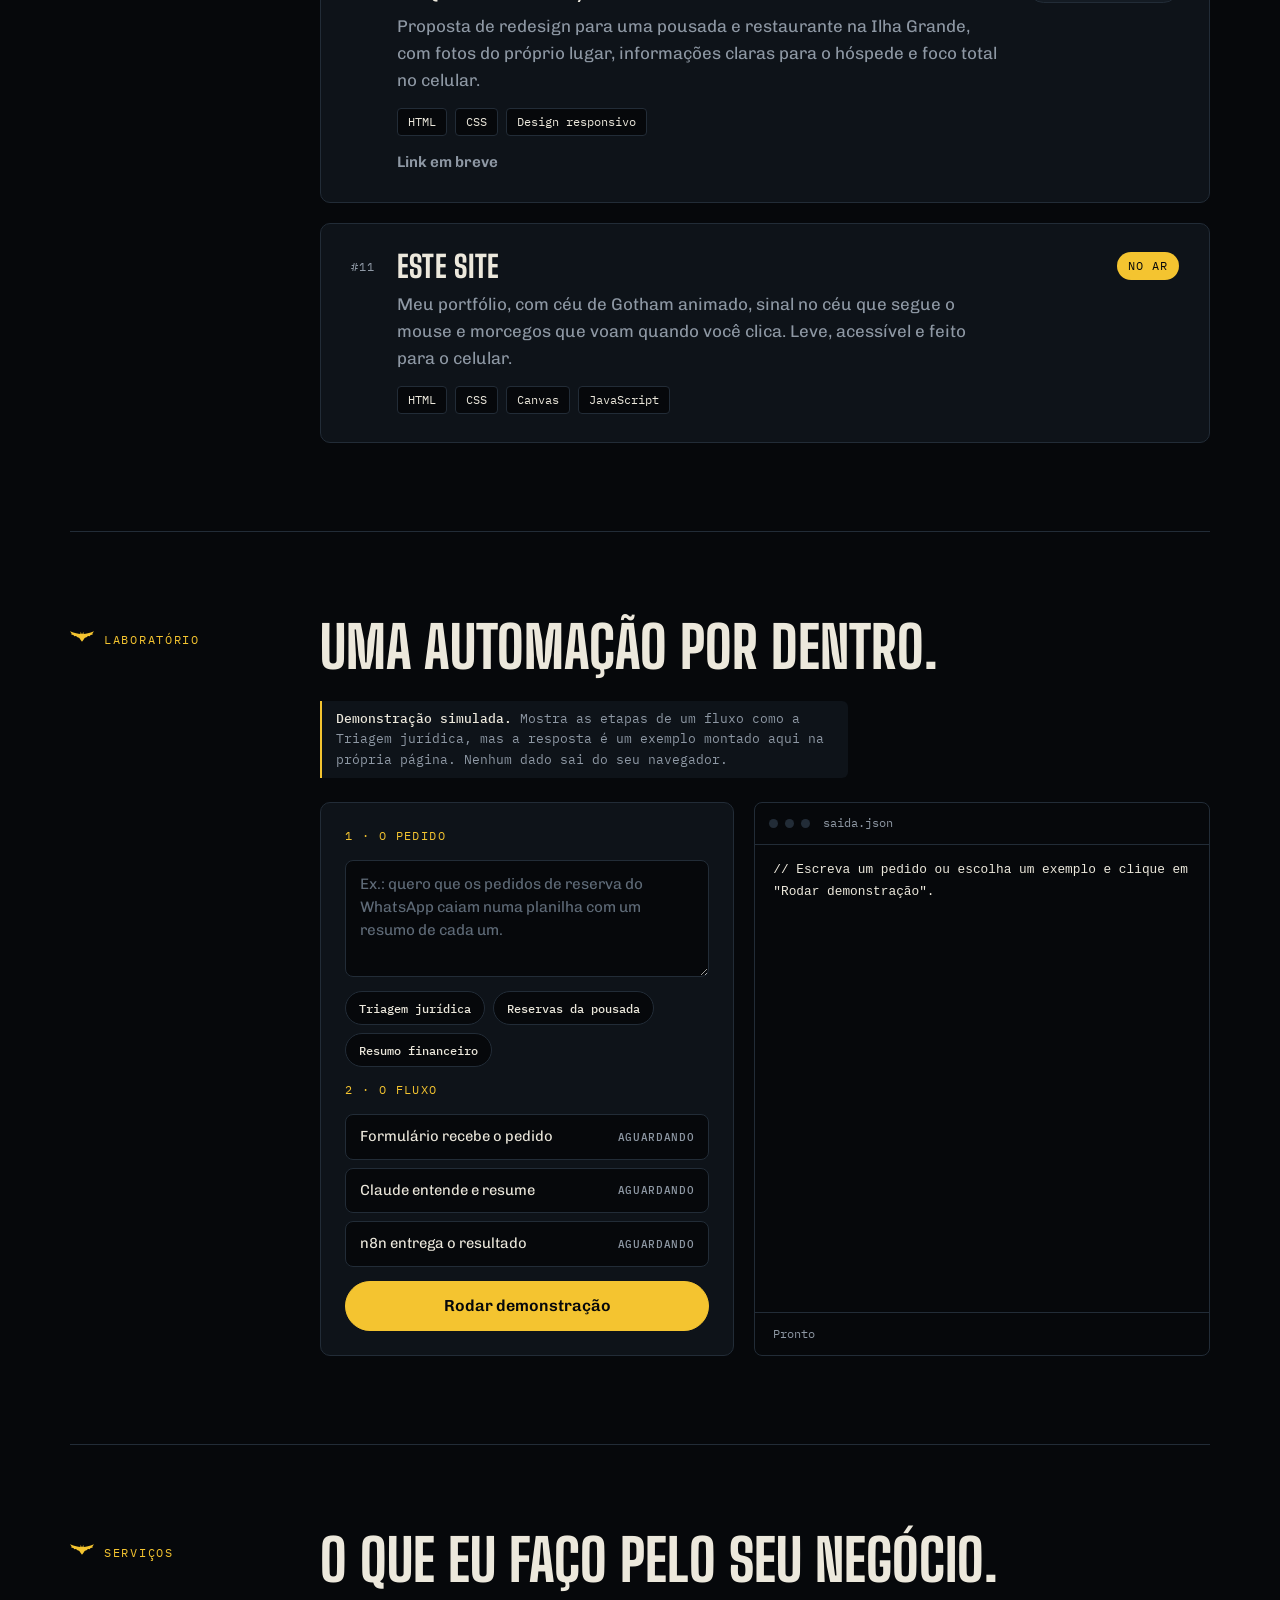
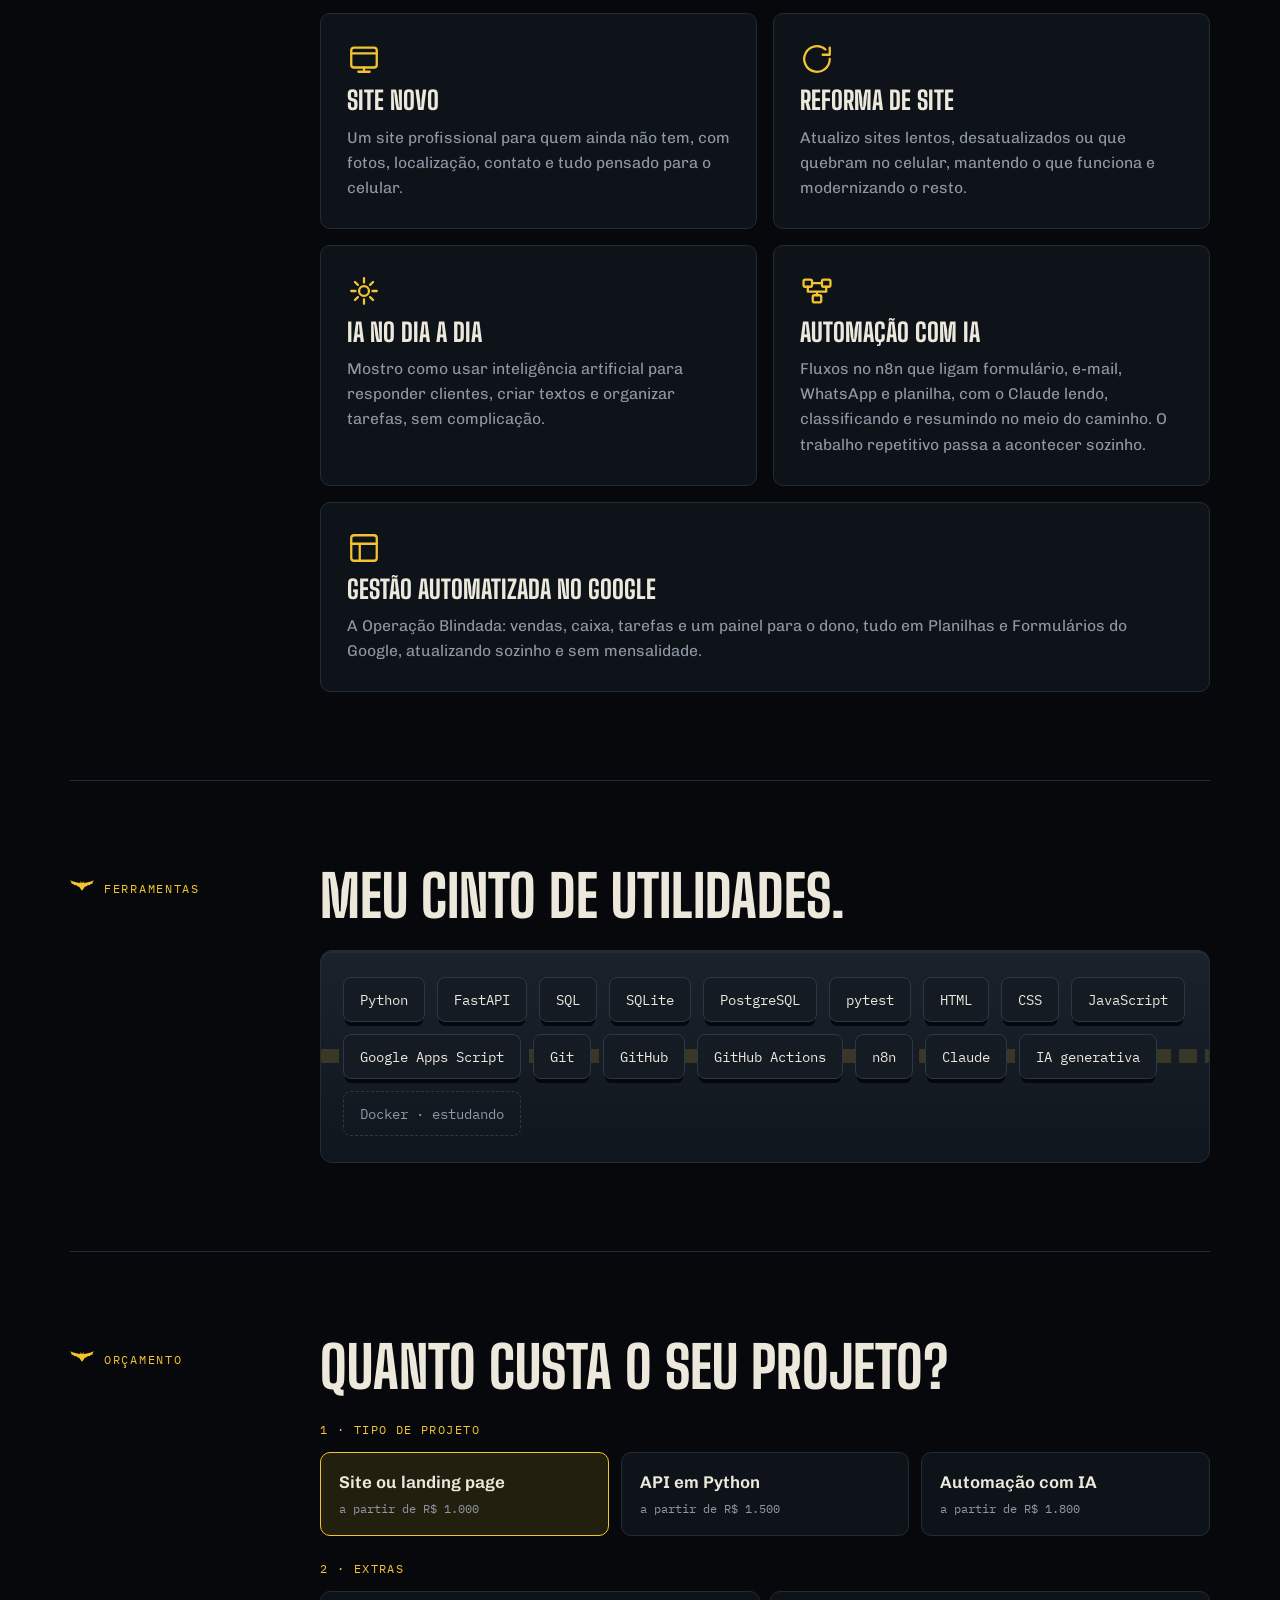
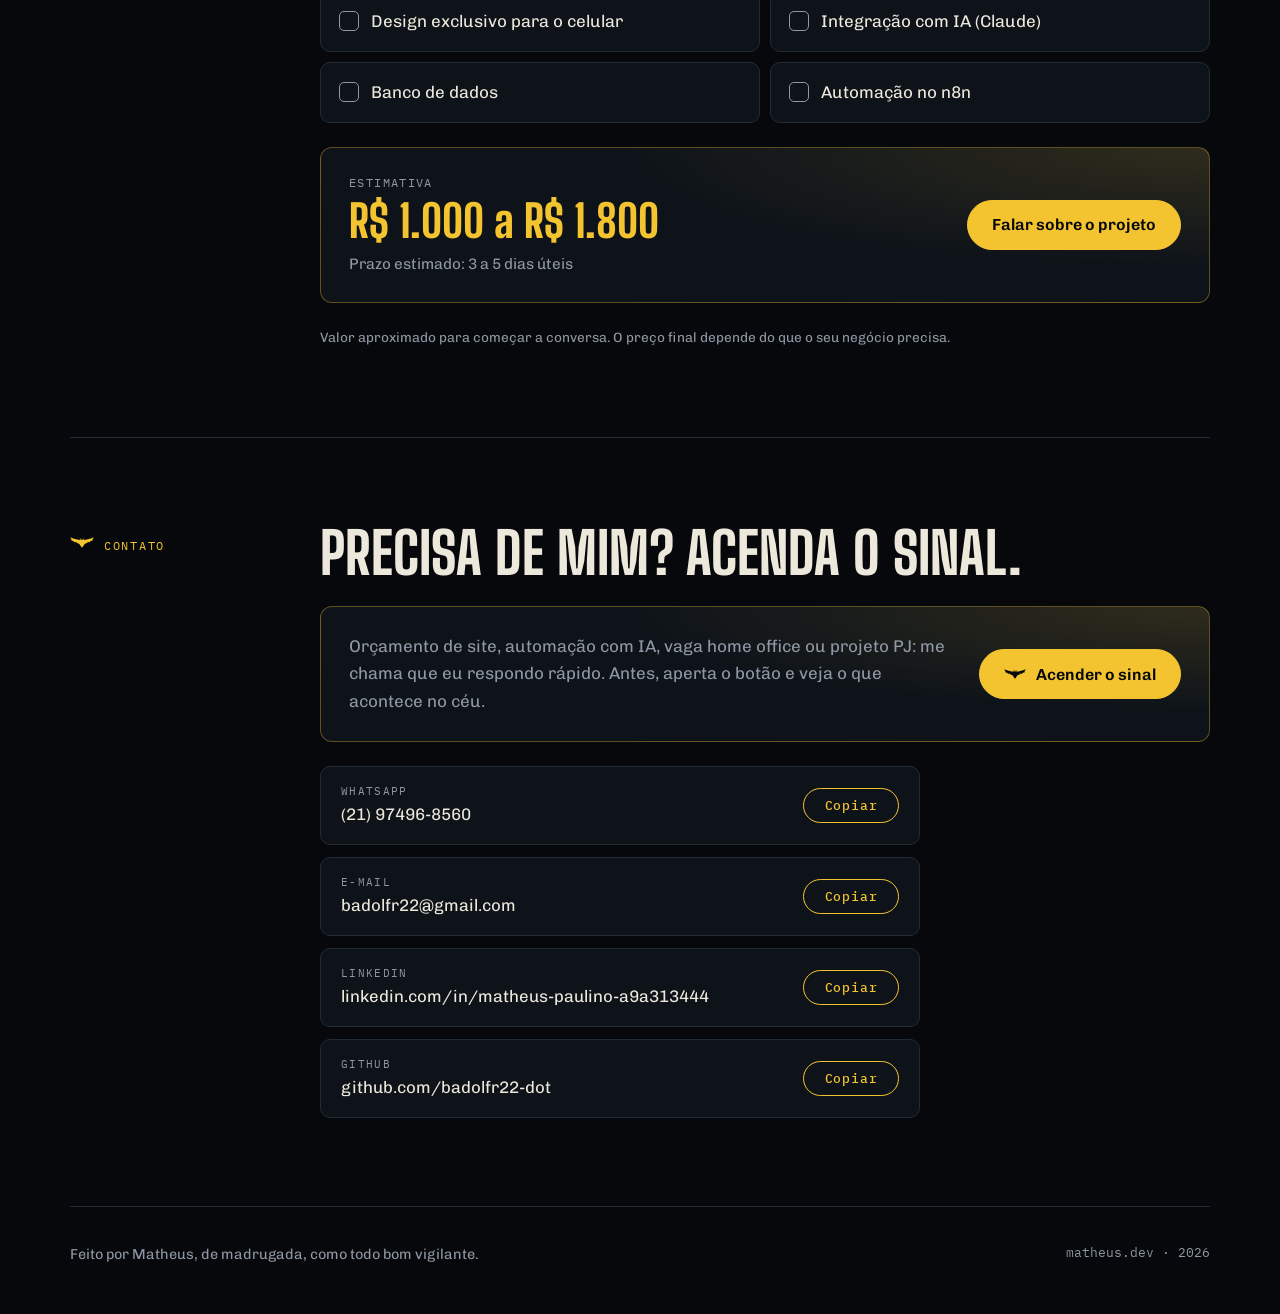
==== commit 9bfdd1b0: "Adiciona Alinhavo Tech aos projetos" ====
--- a/index.html
+++ b/index.html
@@ -407,6 +407,22 @@
           </article>
           <article class="proj rv">
             <span class="case">#02</span>
+            <h3>Alinhavo Tech, minha marca de tecnologia</h3>
+            <span class="status live">No ar</span>
+            <a class="shot" href="https://badolfr22-dot.github.io/alinhavo/" target="_blank" rel="noopener" aria-label="Abrir o site da Alinhavo Tech">
+              <picture>
+                <source srcset="img/alinhavo-tech.webp" type="image/webp">
+                <img src="img/alinhavo-tech.jpg" width="1200" height="712" alt="Página inicial do site da Alinhavo Tech" loading="lazy">
+              </picture>
+              <span class="shot-cta">Ver site no ar →</span>
+            </a>
+            <p>Site da marca com que eu atendo empresas: automação com IA, sistemas e sites, planilhas e painéis. Inclui o Alinhavo Flow, uma demonstração que roda no navegador: uma central de pedidos de compra com motor de regras que aprova sozinho o que é simples, simula o envio ao ERP e mostra um painel de indicadores com gráficos próprios em SVG.</p>
+            <div class="tags"><span>HTML</span><span>CSS</span><span>JavaScript</span><span>SVG</span><span>Design responsivo</span><span>GitHub Actions</span></div>
+            <a class="more" href="https://badolfr22-dot.github.io/alinhavo/demo/" target="_blank" rel="noopener">Testar o Alinhavo Flow →</a>
+          </article>
+
+          <article class="proj rv">
+            <span class="case">#03</span>
             <h3>Triagem IA, API de atendimento</h3>
             <span class="status live">Código aberto</span>
             <p>API que recebe mensagens de clientes vindas do WhatsApp, site, e-mail ou Instagram, usa o Claude para classificar cada uma por assunto e urgência e guarda tudo num banco SQL. O dono do negócio filtra o que é urgente e acompanha um relatório. Se a IA ficar fora do ar ou responder fora do padrão, um classificador por regras assume e o atendimento não para. Testes automatizados rodam no GitHub Actions a cada atualização.</p>
@@ -424,7 +440,7 @@
           </article>
 
           <article class="proj rv">
-            <span class="case">#03</span>
+            <span class="case">#04</span>
             <h3>Darling Diner, hamburgueria anos 50</h3>
             <span class="status client">✓ Cliente real</span>
             <a class="shot" href="https://badolfr22-dot.github.io/darling-diner/" target="_blank" rel="noopener" aria-label="Abrir o site da Darling Diner">
@@ -437,7 +453,7 @@
           </article>
 
           <article class="proj rv">
-            <span class="case">#04</span>
+            <span class="case">#05</span>
             <h3>Mercadinho Senninha, pedidos pelo WhatsApp</h3>
             <span class="status client">✓ Cliente real</span>
             <a class="shot" href="https://badolfr22-dot.github.io/mercadinho-senninha/" target="_blank" rel="noopener" aria-label="Abrir o site do Mercadinho Senninha">
@@ -453,7 +469,7 @@
           </article>
 
           <article class="proj rv">
-            <span class="case">#05</span>
+            <span class="case">#06</span>
             <h3>Renan Mendes Advocacia</h3>
             <span class="status client">✓ Cliente real</span>
             <a class="shot" href="renan-mendes-advocacia/" target="_blank" rel="noopener" aria-label="Abrir o site Renan Mendes Advocacia">
@@ -469,7 +485,7 @@
           </article>
 
           <article class="proj rv">
-            <span class="case">#06</span>
+            <span class="case">#07</span>
             <h3>Lume, assistente pessoal de produtividade</h3>
             <span class="status live">No ar</span>
             <a class="shot" href="https://lume-assistente.streamlit.app" target="_blank" rel="noopener" aria-label="Abrir o Lume">
@@ -482,7 +498,7 @@
           </article>
 
           <article class="proj rv">
-            <span class="case">#07</span>
+            <span class="case">#08</span>
             <h3>Triagem jurídica com IA</h3>
             <span class="status live">Funcionando</span>
             <a class="shot shot--fluxo" href="https://github.com/badolfr22-dot/badolfr22-dot.github.io/tree/main/projetos/triagem-juridica-n8n" target="_blank" rel="noopener" aria-label="Ver a documentação do fluxo de triagem jurídica no GitHub">
@@ -497,7 +513,7 @@
           </article>
 
           <article class="proj rv">
-            <span class="case">#08</span>
+            <span class="case">#09</span>
             <h3>API de Reservas para pousadas</h3>
             <span class="status wip">Em construção</span>
             <p>API para cadastrar quartos e reservas. Impede reservar um quarto já ocupado nas mesmas datas e calcula o valor total da estadia. Com testes automatizados e documentação.</p>
@@ -516,7 +532,7 @@
           </article>
 
           <article class="proj rv">
-            <span class="case">#09</span>
+            <span class="case">#10</span>
             <h3>Coqueiro Verde, novo site</h3>
             <span class="status concept">Projeto conceito</span>
             <p>Proposta de redesign para uma pousada e restaurante na Ilha Grande, com fotos do próprio lugar, informações claras para o hóspede e foco total no celular.</p>
@@ -525,7 +541,7 @@
           </article>
 
           <article class="proj rv">
-            <span class="case">#10</span>
+            <span class="case">#11</span>
             <h3>Este site</h3>
             <span class="status live">No ar</span>
             <p>Meu portfólio, com céu de Gotham animado, sinal no céu que segue o mouse e morcegos que voam quando você clica. Leve, acessível e feito para o celular.</p>
